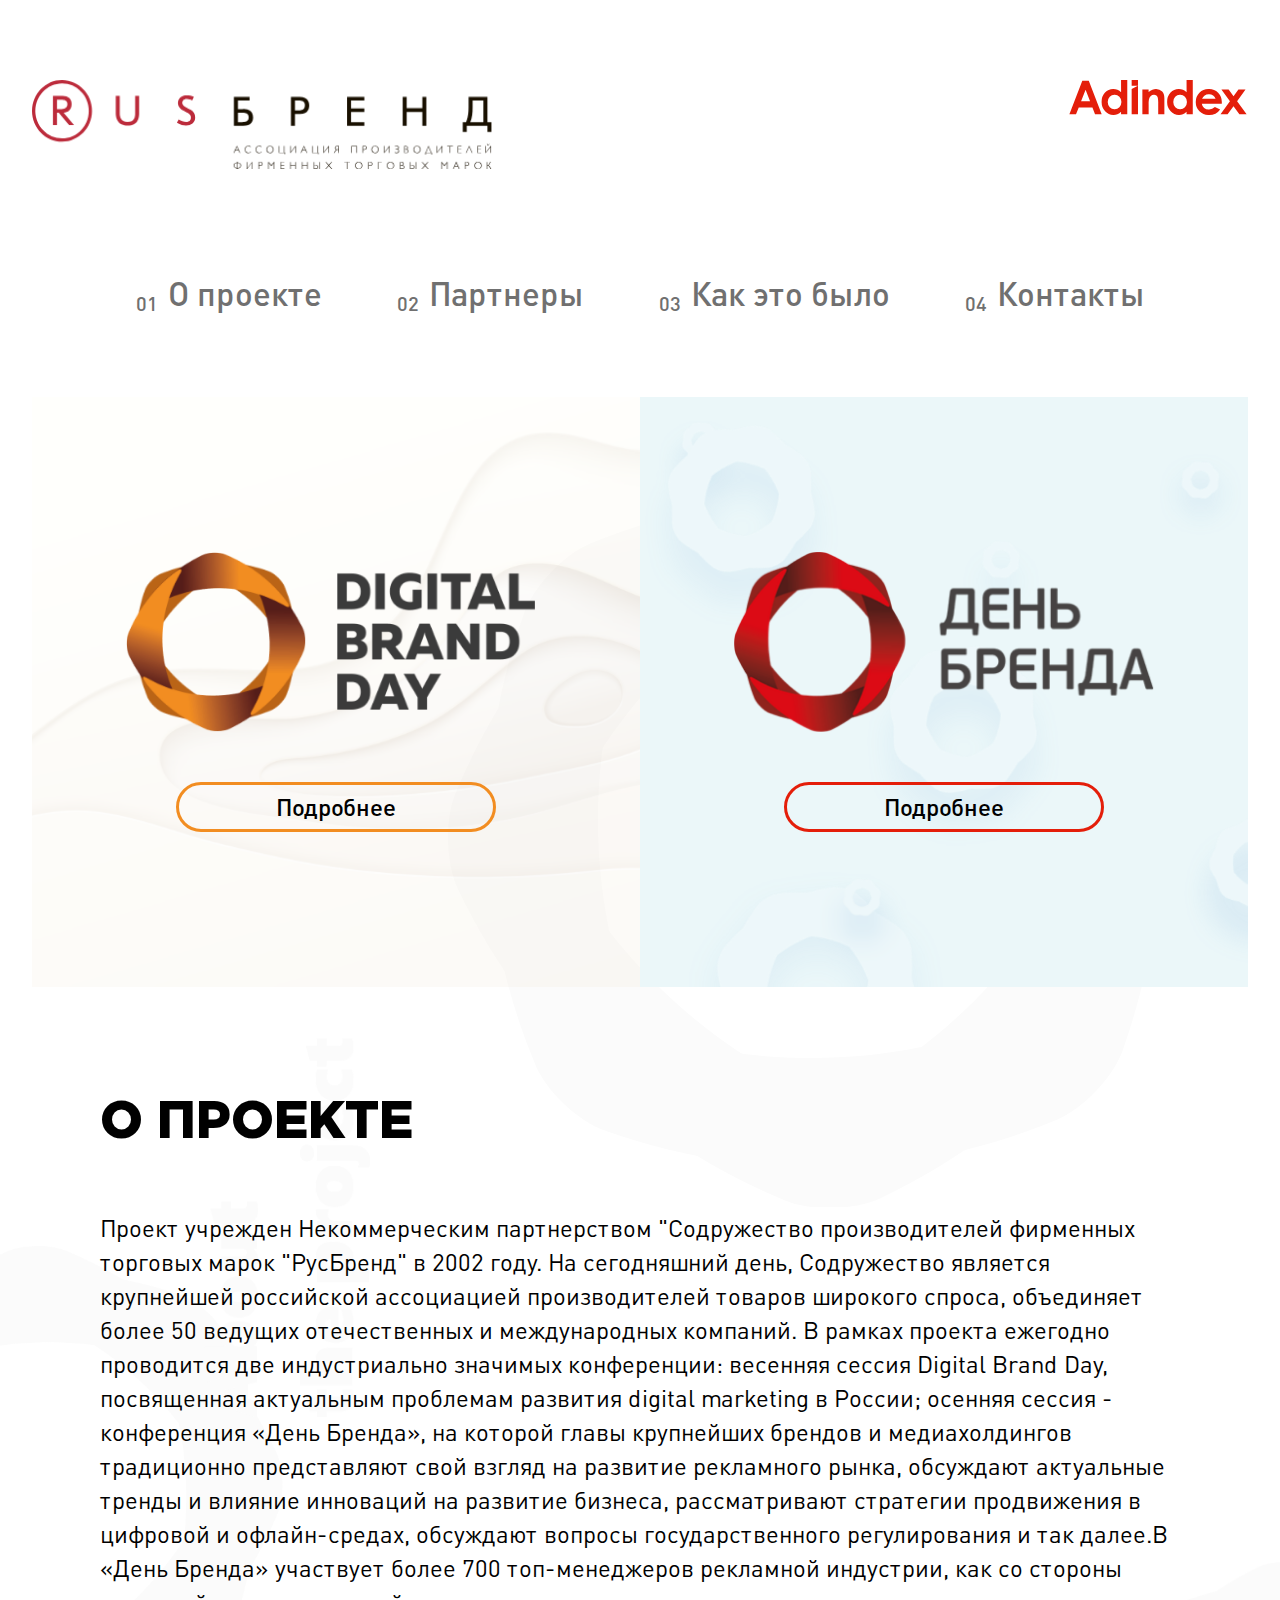
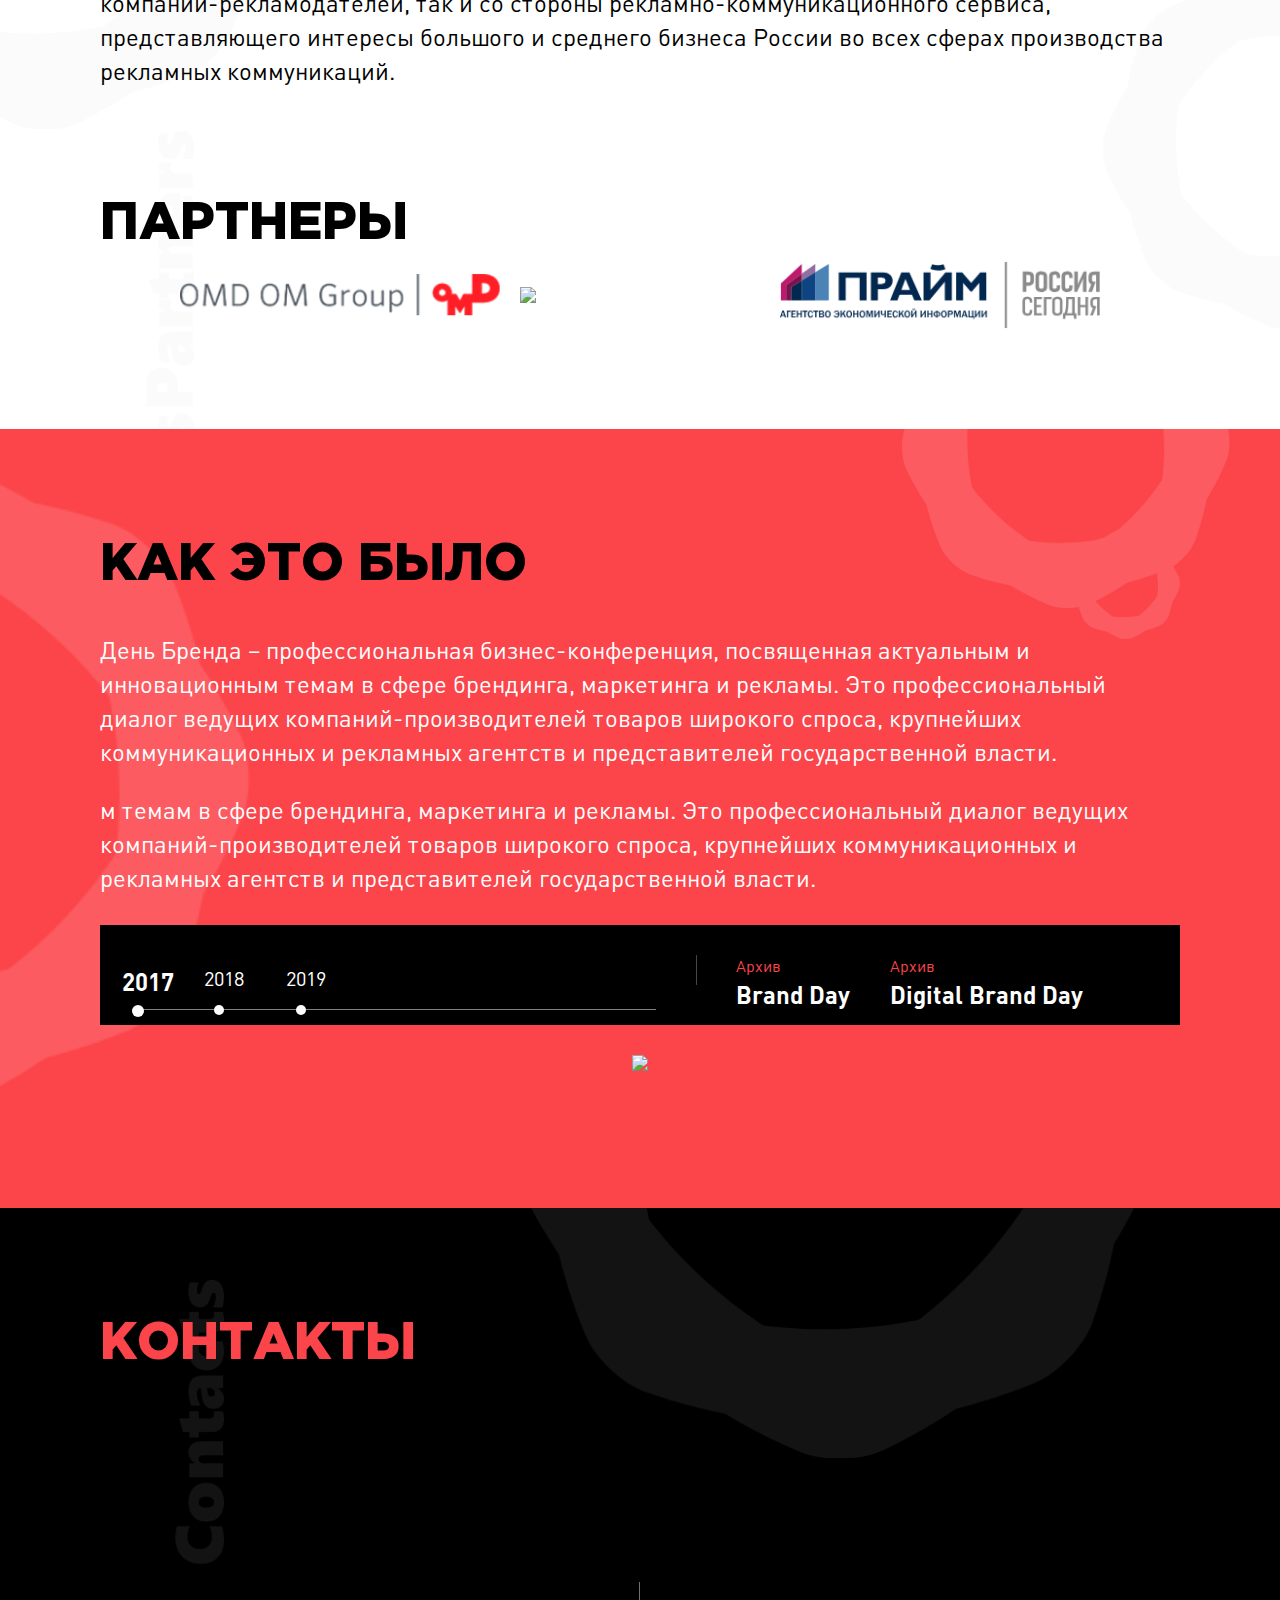
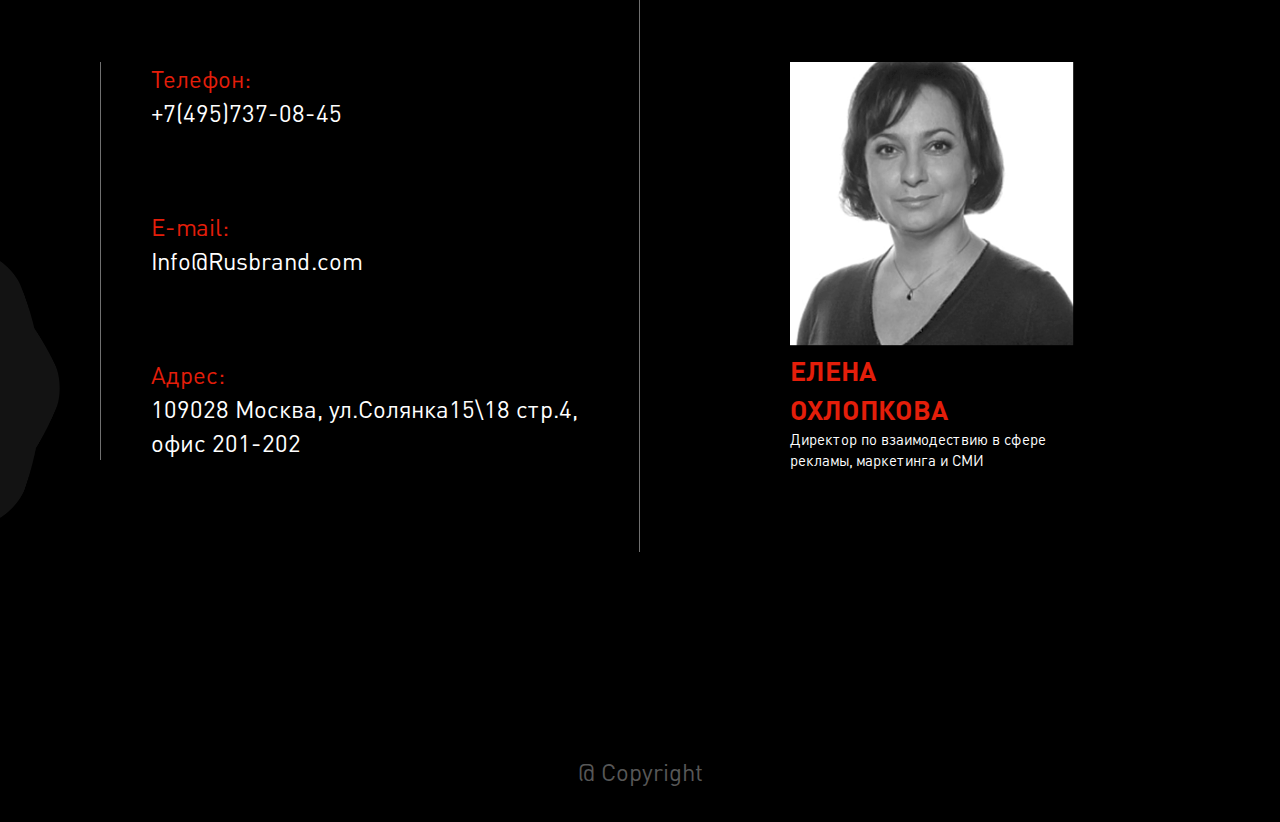
==== docs/index.html @ 6891c089 "finish work" ====
<!DOCTYPE html>
<html lang="en">
  <head>
    <meta charset="UTF-8">
    <meta name="viewport" content="width=device-width, initial-scale=1.0">
    <meta name="keywords" content="">
    <meta name="description" content="">
    <meta http-equiv="X-UA-Compatible" content="ie=edge">
    <link rel="stylesheet" href="./assets/styles/app.min.css">
    <script src="assets/scripts/bundle.js" defer></script>
  </head>
  <body>
    <div class="wrapper">
      <div class="maincontent">
        <header class="header">
          <div class="container container__header">
            <div class="block__logo"><a class="logo__link" href="http://www.rusbrand.com/" target="_blank"><img class="logo__img" src="assets/images/useBrend.png"></a></div>
            <div class="block__brand"><a class="brand__link" href="https://adindex.ru/" target="_blank">
                <svg class="block__brand--svg">
                  <use xlink:href="assets/sprite/sprite.svg#logo"></use>
                </svg></a></div>
          </div>
        </header>
        <section class="section section__first-screen" id="about">
          <div class="container">
            <div class="block__menu block__menu_margin-top">
              <nav class="header__menu">
                <ul class="header__menu--list">
                  <li class="header__menu--item"><a class="header__menu--link" href="#" data-id="about"><span class="header__menu--link-num">01</span>О проекте</a></li>
                  <li class="header__menu--item"><a class="header__menu--link" href="#" data-id="project"><span class="header__menu--link-num">02</span>Партнеры</a></li>
                  <li class="header__menu--item"><a class="header__menu--link" href="#" data-id="story"><span class="header__menu--link-num">03</span>Как это было</a></li>
                  <li class="header__menu--item"><a class="header__menu--link" href="#" data-id="contacts"><span class="header__menu--link-num">04</span>Контакты</a></li>
                </ul>
              </nav>
            </div>
            <div class="block__brand-day">
              <div class="brand-day__left">
                <div class="wrap-img"><img class="brand-day-img" src="assets/images/left_img.png"></div>
                <div class="brand-day__button"><a class="brand-day__button--link--left" href="https://brandday.ru/dbd2019/" target="_blank">Подробнее</a></div>
              </div>
              <div class="brand-day__right">
                <div class="wrap-img"><img class="brand-day-img" src="assets/images/right_img.png"></div>
                <div class="brand-day__button"><a class="brand-day__button--link--right" href="https://brandday.ru/bd2018/ " target="_blank">Подробнее</a></div>
              </div>
            </div>
          </div>
        </section>
        <section class="section section__project" id="project">
          <div class="container__project">
            <div class="block__project">
              <div class="block__title">
                <h2 class="h2__title">О проекте</h2>
              </div>
              <div class="project__description">
                <p>
                  Проект учрежден Некоммерческим партнерством "Содружество производителей фирменных торговых марок "РусБренд" в 2002 году. На сегодняшний день, Содружество является крупнейшей российской ассоциацией производителей товаров широкого спроса, объединяет более 50 ведущих отечественных и международных компаний. В рамках проекта ежегодно проводится две индустриально значимых конференции: весенняя сессия Digital Brand Day, посвященная актуальным проблемам развития digital marketing в России; осенняя сессия - конференция «День Бренда», на которой главы крупнейших брендов и медиахолдингов традиционно представляют свой взгляд на развитие рекламного рынка, обсуждают актуальные тренды и влияние инноваций на развитие бизнеса, рассматривают стратегии продвижения в цифровой и офлайн-средах, обсуждают вопросы государственного регулирования и так далее.В «День Бренда» участвует более 700 топ-менеджеров рекламной индустрии, как со стороны компаний-рекламодателей, так и со стороны рекламно-коммуникационного сервиса, представляющего интересы большого и среднего бизнеса России во всех сферах производства рекламных коммуникаций.</p>
              </div>
              <div class="block__title project--margin-top">
                <h2 class="h2__title">Партнеры</h2>
              </div>
              <div class="project__images">
                <div class="wrap__images item1"><img class="project-img" src="assets/images/omd.png"></div>
                <div class="wrap__images item2"><img class="project-img" src="assets/images/interfax.png"></div>
                <div class="wrap__images item3"><img class="project-img" src="assets/images/prime.png"></div>
              </div>
            </div>
          </div>
        </section>
        <section class="section section__story" id="story">
          <div class="container__story">
            <div class="block__story">
              <div class="block__title">
                <h2 class="h2__title">Как это было</h2>
              </div>
              <div class="story__description">
                <p>День Бренда – профессиональная бизнес-конференция, посвященная актуальным и инновационным темам в сфере брендинга, маркетинга и рекламы. Это профессиональный диалог ведущих компаний-производителей товаров широкого спроса, крупнейших коммуникационных и рекламных агентств и представителей государственной власти.</p>
                <p>  м темам в сфере брендинга, маркетинга и рекламы. Это профессиональный диалог ведущих компаний-производителей товаров широкого спроса, крупнейших коммуникационных и рекламных агентств и представителей государственной власти.</p>
              </div>
              <div class="slider">
                <div class="wrap_controls">
                  <div class="controls-left"></div>
                  <div class="controls-right">
                    <div class="controls-right--item">
                      <div class="right--item-archive">Архив</div><a class="right--item-link" href="https://brandday.ru/bd2018/ " target="_blank">Brand Day</a>
                    </div>
                    <div class="controls-right--item">
                      <div class="right--item-archive">Архив</div><a class="right--item-link" href="https://brandday.ru/dbd2019/" target="_blank">Digital Brand Day</a>
                    </div>
                  </div>
                </div>
                <ul class="slider__list">
                  <li class="slider__item one-slide">
                    <div class="wrap__slider-content"><a class="slider__link group" href="https://www.youtube.com/watch?v=hfCjM4ze1m8&amp;autoplay=0&amp;feature=youtu.be"><img class="slider__image" src="//img.youtube.com/vi/hfCjM4ze1m8/sddefault.jpg"></a></div>
                  </li>
                  <li class="slider__item two-slides">
                    <div class="wrap__slider-content"><a class="slider__link group" href="https://www.youtube.com/watch?v=hmGpmnf9cCEautoplay=0&amp;feature=youtu.be"><img class="slider__image" src="//img.youtube.com/vi/hmGpmnf9cCE/sddefault.jpg"></a><a class="slider__link group" href="https://www.youtube.com/watch?v=YAtKS4gA-Gsautoplay=0&amp;feature=youtu.be"><img class="slider__image" src="//img.youtube.com/vi/YAtKS4gA-Gs/sddefault.jpg"></a></div>
                  </li>
                  <li class="slider__item one-slide">
                    <div class="wrap__slider-content"><a class="slider__link group" href="https://www.youtube.com/watch?v=hfCjM4ze1m8autoplay=0&amp;feature=youtu.be"><img class="slider__image" src="//img.youtube.com/vi/hfCjM4ze1m8/sddefault.jpg"></a></div>
                  </li>
                </ul>
              </div>
            </div>
          </div>
        </section>
        <section class="section section__contancts" id="contacts">
          <div class="block__title">
            <h2 class="h2__title block__contacts--style-color">Контакты</h2>
          </div>
          <div class="block__contacts">
            <div class="contacts__left">
              <ul class="contacts__list">
                <li class="contacts__item">
                  <div class="contacts-key">Телефон:</div>
                  <div class="contacts-value">+7(495)737-08-45</div>
                </li>
                <li class="contacts__item">
                  <div class="contacts-key">E-mail:</div>
                  <div class="contacts-value">Info@Rusbrand.com</div>
                </li>
                <li class="contacts__item">
                  <div class="contacts-key">Адрес:</div>
                  <div class="contacts-value">109028 Москва, ул.Солянка15\18 стр.4, офис 201-202</div>
                </li>
              </ul>
            </div>
            <div class="contacts__right">
              <div class="contacts__pic"><img class="contacts__img" src="assets/images/ava.png"></div>
              <div class="contacts__descr">
                <div class="contacts__name"><span>Елена</span><span>Охлопкова</span></div>
                <div class="contacts__shrt-text">Директор по взаимодествию в сфере рекламы, маркетинга и СМИ</div>
              </div>
            </div>
          </div>
          <div class="contacts__map">
            <script type="text/javascript" charset="utf-8" async src="https://api-maps.yandex.ru/services/constructor/1.0/js/?um=constructor%3A4a88fc6702551935dba044fdd3a408de5677048a9adb41c6a183ab5161b29f44&amp;amp;width=100%&amp;amp;height=270&amp;amp;lang=ru_RU&amp;amp;scroll=true"></script>
          </div>
        </section>
        <footer class="footer">
          <div class="footer__shrt-text">@ Copyright</div>
        </footer>
        <div id="nav-icon2"><span></span><span></span><span></span><span></span><span></span><span></span>
        </div>
      </div>
    </div>
  </body>
</html>
---- docs/assets/styles/app.min.css ----
@charset 'UTF-8';.slick-dots li button:before,.slick-next:before,.slick-prev:before,body{-webkit-font-smoothing:antialiased;-moz-osx-font-smoothing:grayscale}*,::after,::before,legend{-webkit-box-sizing:border-box}.fancybox-thumbs__list,.slick-dots,li,ul{list-style:none}.slick-list:focus,a:focus{outline:0}button,hr,input{overflow:visible}progress,sub,sup{vertical-align:baseline}.wrapper,body{width:100%;position:relative}.wrapper,body,sub,sup{position:relative}@font-face{font-family:GothamProBoldI;src:url(./../font/GothamPro/GothamPro-BoldItalic.woff) format('woff');font-weight:700;font-style:italic}@font-face{font-family:GothamProIt;src:url(../fonts/GothamPro/GothamPro-Italic.woff) format('woff');font-weight:400;font-style:italic}@font-face{font-family:GothamProM;src:url(../fonts/GothamPro/GothamPro-Medium.woff) format('woff');font-weight:500;font-style:normal}@font-face{font-family:GothamProBlackItalic;src:url(../fonts/GothamPro/GothamPro-BlackItalic.woff) format('woff');font-weight:900;font-style:italic}@font-face{font-family:GothamProB;src:url(../fonts/GothamPro/GothamPro-Bold.woff) format('woff');font-weight:700;font-style:normal}@font-face{font-family:GothamProNarrowB;src:url(../fonts/GothamPro/GothamProNarrow-Bold.woff) format('woff');font-weight:700;font-style:normal}@font-face{font-family:GothamProNarrowM;src:url(../fonts/GothamPro/GothamProNarrow-Medium.woff) format('woff');font-weight:500;font-style:normal}@font-face{font-family:GothamProLightItalic;src:url(../fonts/GothamPro/GothamPro-LightItalic.woff) format('woff');font-weight:300;font-style:italic}@font-face{font-family:GothamProLight;src:url(../fonts/GothamPro/GothamPro-Light.woff) format('woff');font-weight:300;font-style:normal}@font-face{font-family:GothamProBlack;src:url(../fonts/GothamPro/GothamPro-Black.woff) format('woff');font-weight:900;font-style:normal}@font-face{font-family:GothamPro;src:url(../fonts/GothamPro/GothamPro.woff) format('woff');font-weight:400;font-style:normal}@font-face{font-family:GothamProMediumItalic;src:url(../fonts/GothamPro/GothamPro-MediumItalic.woff) format('woff');font-weight:500;font-style:italic}@font-face{font-family:GothamProMediumItalic;src:url(../fonts/GothamPro/GothamPro-MediumItalic.woff) format('woff');font-weight:500;font-style:italic}@font-face{font-family:gotham;src:url(../fonts/gotham/gotham.woff2) format('woff2'),url(../fonts/gotham/gotham.woff) format('woff');font-weight:400;font-style:normal}@font-face{font-family:gothamBold;src:url(../font/sgotham/gotham-bold.woff2) format('woff2'),url(../fonts/gotham/gotham-bold.woff) format('woff');font-weight:400;font-style:normal}@font-face{font-family:DINPro;src:url(../fonts/DIN/DINPro.woff2) format('woff2'),url(../fonts/DIN/gotham/DINPro.woff) format('woff');font-weight:400;font-style:normal}@font-face{font-family:DINProBlack;src:url(../fonts/DIN/DINPro-Black.woff2) format('woff2'),url(../fonts/DIN/DINPro-Black.woff) format('woff');font-weight:400;font-style:normal}@font-face{font-family:DINProB;src:url(../fonts/DIN/DINPro-Bold.woff2) format('woff2'),url(../fonts/DIN/DINPro-Bold.woff) format('woff');font-weight:400;font-style:normal}@font-face{font-family:DINProM;src:url(../fonts/DIN/DINPro-Medium.woff2) format('woff2'),url(../fonts/DIN/DINPro-Medium.woff) format('woff');font-weight:400;font-style:normal}@media screen and (max-width:1200px){html{font-style:16px}}@media screen and (max-width:992px){html{font-style:15px}}@media screen and (max-width:768px){html{font-style:14px}}body{margin:0;padding:0;font-size:16px;font-family:Arial,Helvetica,sans-serif;line-height:1.42;color:dark}h1,h2,h3{margin:0;padding:0;font-weight:400}*,::after,::before{box-sizing:border-box}body,html{height:100%}ul{margin:0;padding:0}hr{-webkit-box-sizing:content-box;box-sizing:content-box;height:0}code,kbd,pre,samp{font-family:monospace,monospace;font-size:1em}a{background-color:transparent;cursor:pointer;text-decoration:none}abbr[title]{border-bottom:none;-webkit-text-decoration:underline dotted;text-decoration:underline dotted}b,strong{font-weight:bolder}small{font-size:80%}sub,sup{font-size:75%;line-height:0}sub{bottom:-.25em}sup{top:-.5em}img{border-style:none}button,input,optgroup,select,textarea{font-family:inherit;font-size:100%;line-height:1.15;margin:0}button,select{text-transform:none}[type=button],[type=reset],[type=submit],button{-webkit-appearance:button}[type=button]::-moz-focus-inner,[type=reset]::-moz-focus-inner,[type=submit]::-moz-focus-inner,button::-moz-focus-inner{border-style:none;padding:0}[type=button]:-moz-focusring,[type=reset]:-moz-focusring,[type=submit]:-moz-focusring,button:-moz-focusring{outline:ButtonText dotted 1px}fieldset{padding:.35em .75em .625em}legend{box-sizing:border-box;color:inherit;display:table;max-width:100%;padding:0;white-space:normal}textarea{overflow:auto}[type=checkbox],[type=radio]{-webkit-box-sizing:border-box;box-sizing:border-box;padding:0}[type=number]::-webkit-inner-spin-button,[type=number]::-webkit-outer-spin-button{height:auto}[type=search]{-webkit-appearance:textfield;outline-offset:-2px}[type=search]::-webkit-search-decoration{-webkit-appearance:none}details{display:block}summary{display:list-item}[hidden],template{display:none}.wrapper{min-height:600px;height:100%}.maincontent{height:100%;position:relative}.section,.section__first-screen{width:100%;height:auto;position:relative}.container{margin:0 auto;max-width:1920px;padding-left:32px;padding-right:32px}@media screen and (max-width:1400px){.container{max-width:1400px;width:100%}}@media screen and (max-width:1200px){.container{max-width:1200px;width:100%}}@media screen and (max-width:992px){.container{max-width:992px;width:100%}}@media screen and (max-width:768px){.container{max-width:768px;width:100%}}@media screen and (max-width:480px){html{font-style:13px}.container{max-width:480px;width:100%;padding-left:16px;padding-right:16px}}.section__first-screen:after{content:'';display:block;position:absolute;z-index:-10;bottom:-220px;left:35%;width:753px;height:753px;background-image:url(../images/bckg_1.png)}@media screen and (max-width:1200px){.section__first-screen:after{display:none}}.container__project{position:relative;overflow:hidden}.container__project:after{content:'';display:block;position:absolute;z-index:-10;top:50px;left:180px;width:190px;height:380px;background-image:url(../images/about.png);-webkit-background-size:100% 100%;background-size:100%}.block__project:after,.container__project:before{-webkit-background-size:100% 100%;content:''}.container__project:before{display:block;position:absolute;z-index:-10;bottom:0;left:120px;width:90px;height:300px;background-image:url(../images/partners.png);background-size:100%}.block__project:after,.block__project:before{z-index:-10;background-image:url(../images/bckg_1.png);position:absolute}@media screen and (max-width:768px){.container__project:before{display:none}}.block__project{padding:150px 160px}.block__project:after{display:block;bottom:100px;right:-190px;width:367px;height:367px;background-size:100%}@media screen and (max-width:480px){.block__project:after{display:none}}.block__project:before{content:'';display:block;bottom:300px;left:-200px;width:483px;height:483px;-webkit-background-size:100% 100%;background-size:100%}.block__story:after,.block__story:before,.container__story:after{background-image:url(../images/bg_pink.png)}@media screen and (max-width:768px){.block__project:before{display:none}}.project__images,.wrap_controls{display:-webkit-box;display:-webkit-flex;display:-ms-flexbox}.h2__title{position:relative;z-index:10;font-family:GothamProBlack;font-size:72px;text-transform:uppercase}.project__description p,.right--item-archive,.story__description p{font-family:DINPro}@media screen and (max-width:1400px){.block__project{padding:100px}.h2__title{font-size:52px}}@media screen and (max-width:992px){.block__project{padding:40px 20px}.h2__title{font-size:42px}}@media screen and (max-width:480px){.h2__title{font-size:32px}}.project__description{width:770px;margin:160px auto}.project__description p{color:#000;font-size:24px}@media screen and (max-width:1400px){.project__description{width:100%;margin:50px auto}}@media screen and (max-width:992px){.project__description{margin:30px auto;font-size:20px}.project__description p{font-size:24px}}.project__images{display:flex;-webkit-box-pack:center;-webkit-justify-content:center;-ms-flex-pack:center;justify-content:center;-webkit-box-align:center;-webkit-align-items:center;-ms-flex-align:center;align-items:center}@media screen and (max-width:1400px){.project__images height 60px{margin:50px}}@media screen and (max-width:992px){.project__images{margin:30px}}.wrap__images{margin-right:20px}.wrap__images:last-child{margin-right:0}@media screen and (max-width:768px){.block__project{padding:40px 16px}.project__description p{font-size:18px}.project__images{display:block}.wrap__images{margin-bottom:20px}.wrap__images:last-child{margin-bottom:0}}.project--margin-top{margin-top:160px}.item1,.item3{width:320px}@media screen and (max-width:480px){.item1,.item3{width:240px}}.item2{width:240px}.project-img{display:block;max-width:100%}.container__story{position:relative;overflow:hidden}.container__story:after{content:'';display:block;position:absolute;top:100px;right:100px;width:110px;height:110px;background-repeat:no-repeat;-webkit-background-size:100% 100%;background-size:100%;z-index:5}@media screen and (max-width:480px){.container__story:after{display:none}}.block__story:after,.block__story:before,.container__story:before{content:'';display:block;position:absolute;z-index:5;background-repeat:no-repeat}.container__story:before{top:100px;left:150px;width:90px;height:390px;background-image:url(../images/text.png);-webkit-background-size:100% 100%;background-size:100%}.block__story{padding:150px 160px;background-color:#fb454b}.block__story:after{bottom:600px;right:50px;width:328px;height:328px;-webkit-background-size:100% 100%;background-size:100%}@media screen and (max-width:480px){.block__story:after{display:none}}.block__story:before{bottom:100px;left:-400px;width:650px;height:650px;-webkit-background-size:100% 100%;background-size:100%}@media screen and (max-width:1400px){.project--margin-top{margin-top:100px}.container__story:before{display:none}.block__story{padding:100px}}@media screen and (max-width:992px){.project--margin-top{margin-top:40px}.block__story{padding:40px 20px}}.story__description{position:relative;z-index:10;width:770px;margin:60px auto}.story__description p{color:#fff;font-size:24px}@media screen and (max-width:1400px){.story__description{width:100%;margin:30px auto}}@media screen and (max-width:992px){.story__description{margin:20px auto;font-size:20px}.story__description p{font-size:24px}}@media screen and (max-width:768px){.block__story{padding:40px 16px}.story__description p{font-size:18px}}.slider{position:relative;z-index:20;width:100%}.wrap_controls{height:100px;position:relative;background-color:#000;padding-left:32px;display:flex}.controls-right,.wrap__slider-content{display:-webkit-box;display:-webkit-flex;display:-ms-flexbox}@media screen and (max-width:768px){.wrap_controls{-webkit-flex-wrap:wrap;-ms-flex-wrap:wrap;flex-wrap:wrap;height:auto;padding-left:16px}}.controls-left,.controls-right{position:relative;width:50%;height:100%}.controls-right{display:flex;padding:30px 0 0 80px;position:relative}.controls-right:after,.section__contancts:before{content:'';position:absolute}@media screen and (max-width:1200px){.controls-right{padding:30px 0 0 40px}}@media screen and (max-width:768px){.controls-left,.controls-right{width:100%}.controls-left{-webkit-box-ordinal-group:3;-webkit-order:2;-ms-flex-order:2;order:2;margin-top:30px}.controls-right{-webkit-box-ordinal-group:2;-webkit-order:1;-ms-flex-order:1;order:1;padding:10px 16px 0 0;-webkit-box-pack:end;-webkit-justify-content:flex-end;-ms-flex-pack:end;justify-content:flex-end}}.controls-right:after{display:block;top:30px;left:40px;width:1px;height:30px;background-color:#454545}@media screen and (max-width:768px){.controls-right:after{display:none}}.controls-right--item{margin-left:40px}.controls-right--item:first-child{margin-left:0}.right--item-archive{color:#fb454b;font-size:16px}@media screen and (max-width:1200px){.controls-right:after{left:20px}.controls-right--item{margin-left:20px}.right--item-archive{font-size:14px}}.right--item-link{font-family:DINProB;color:#fff;font-size:24px}.contacts-key,.contacts-value{font-family:DINPro}.slider__list{margin-top:30px}.wrap__slider-content{display:flex;-webkit-box-pack:center;-webkit-justify-content:center;-ms-flex-pack:center;justify-content:center;width:100%;height:100}.slider__link{display:-webkit-box;display:-webkit-flex;display:-ms-flexbox;display:flex;-webkit-box-pack:center;-webkit-justify-content:center;-ms-flex-pack:center;justify-content:center}.slider__image{display:block;max-width:100%}@media screen and (max-width:600px){.one-slide{height:400px}}@media screen and (max-width:480px){.one-slide{height:300px}}@media screen and (max-width:320px){.container{min-width:320px}.one-slide{height:250px}}@media screen and (max-width:600px){.one-slide .slider__link{height:400px}}@media screen and (max-width:480px){.one-slide .slider__link{height:300px}}@media screen and (max-width:320px){.one-slide .slider__link{height:250px}}.two-slides{width:100%}@media screen and (max-width:1200px){.right--item-link{font-size:18px}.two-slides{height:350px}}@media screen and (max-width:768px){.two-slides{height:430px}.two-slides .wrap__slider-content{display:block}}@media screen and (max-width:600px){.two-slides{height:400px}}@media screen and (max-width:480px){.two-slides{height:350px}}@media screen and (max-width:375px){.two-slides{height:300px}}@media screen and (max-width:320px){.two-slides{height:250px}}.two-slides .slider__link{width:49%;margin-right:2%}.two-slides .slider__link:last-child{margin-right:0}@media screen and (max-width:1200px){.two-slides .slider__link{height:350px}}@media screen and (max-width:768px){.two-slides .slider__link{width:100%;margin-right:0;height:350px;height:auto;margin-top:10px}.two-slides .slider__link:first-child{margin-top:0}}@media screen and (max-width:600px){.two-slides .slider__link{height:400px}}@media screen and (max-width:480px){.two-slides .slider__link{height:350px}}@media screen and (max-width:375px){.two-slides .slider__link{height:300px}}@media screen and (max-width:320px){.two-slides .slider__link{height:250px}}.section__contancts{padding:150px 160px 80px;background-color:#000;position:relative;overflow:hidden}.section__contancts:before{display:block;top:70px;left:150px;width:90px;height:300px;background-image:url(../images/contacts.png);background-repeat:no-repeat;-webkit-background-size:100% 100%;background-size:100%;z-index:10;opacity:.5}.block__contacts:after,.section__contancts:after{background-image:url(../images/cont-circk.png);z-index:5;opacity:.5;position:absolute;content:''}@media screen and (max-width:768px){.section__contancts:before{display:none}}.section__contancts:after{display:block;top:-400px;right:120px;width:650px;height:650px;background-repeat:no-repeat;-webkit-background-size:100% 100%;background-size:100%}@media screen and (max-width:1400px){.section__contancts{padding:100px 100px 80px}}@media screen and (max-width:992px){.section__contancts{padding:40px 20px}}@media screen and (max-width:768px){.section__contancts:after{display:none}.section__contancts{padding:40px 16px}}.block__contacts--style-color{color:#fb454b}.block__contacts{display:-webkit-box;display:-webkit-flex;display:-ms-flexbox;display:flex;-webkit-box-pack:center;-webkit-justify-content:center;-ms-flex-pack:center;justify-content:center;margin-top:280px}@media screen and (max-width:1400px){.block__contacts{margin-top:200px}}@media screen and (max-width:1200px){.block__contacts{margin-top:120px}}.block__contacts:after{display:block;top:55%;left:-280px;width:340px;height:340px;background-repeat:no-repeat;-webkit-background-size:100% 100%;background-size:100%}.block__menu,.contacts__map,.header__menu,.header__menu--link-num{position:relative}.contacts__left{width:40%;border-right:1px solid #707070;padding:80px 0}@media screen and (max-width:1440px){.contacts__left{width:50%}}@media screen and (max-width:992px){.block__contacts{margin-top:80px}.contacts__left{border-right:none}}@media screen and (max-width:768px){.block__contacts{margin-top:50px;-webkit-box-orient:vertical;-webkit-box-direction:normal;-webkit-flex-direction:column;-ms-flex-direction:column;flex-direction:column;-webkit-box-align:center;-webkit-align-items:center;-ms-flex-align:center;align-items:center}.contacts__left{padding:0;width:80%;-webkit-box-ordinal-group:3;-webkit-order:2;-ms-flex-order:2;order:2;margin-top:30px}}.contacts__list{border-left:1px solid #707070;padding:0 50px}@media screen and (max-width:1200px){.contacts__list{padding:0 10px 0 30px}}.contacts__item{margin-top:80px}.contacts__item:first-child{margin-top:0}.contacts-key{color:#e41e0a;font-size:24px}@media screen and (max-width:768px){.contacts__list{padding:0}.contacts__item{margin-top:20px}.contacts-key{font-size:18px}}.contacts-value{color:#fff;font-size:24px}.contacts__right{width:60%;padding:80px 300px}@media screen and (max-width:1440px){.contacts__right{width:50%;padding:80px 150px}}@media screen and (max-width:1024px){.contacts__right{padding:80px 50px}}@media screen and (max-width:768px){.contacts-value{font-size:18px}.contacts__right{padding:0;width:80%;-webkit-box-ordinal-group:2;-webkit-order:1;-ms-flex-order:1;order:1}.contacts__name{margin-top:20px}}@media screen and (max-width:480px){.contacts__pic{display:-webkit-box;display:-webkit-flex;display:-ms-flexbox;display:flex;-webkit-box-pack:center;-webkit-justify-content:center;-ms-flex-pack:center;justify-content:center;-webkit-box-align:center;-webkit-align-items:center;-ms-flex-align:center;align-items:center}}.contacts__name span{display:block;text-transform:uppercase;font-family:DINProB;font-size:27px;color:#e41e0a}@media screen and (max-width:768px){.contacts__name span{font-size:23px;display:inline}.contacts__name span:last-child{margin-left:10px}}.block__menu_margin-top,.container__header{display:-webkit-box;display:-webkit-flex;display:-ms-flexbox}.contacts__shrt-text{font-family:DINPro;color:#fff;font-size:15px;width:285px}@media screen and (max-width:768px){.contacts__shrt-text{width:100%}}.contacts__map{z-index:10;margin-top:90px}.container__header{padding-top:80px;display:flex;-webkit-box-pack:justify;-webkit-justify-content:space-between;-ms-flex-pack:justify;justify-content:space-between}.block__logo{width:460px;height:90px}@media screen and (max-width:768px){.block__logo{width:400px;height:70px}}@media screen and (max-width:480px){.block__logo{width:310px;height:50px}}.logo__img,.logo__link{display:block;max-width:100%;height:100%}@media screen and (max-width:992px){.contacts__list{border-left:none}.container__header{-webkit-box-orient:vertical;-webkit-box-direction:normal;-webkit-flex-direction:column;-ms-flex-direction:column;flex-direction:column;-webkit-box-align:center;-webkit-align-items:center;-ms-flex-align:center;align-items:center;-webkit-box-pack:center;-webkit-justify-content:center;-ms-flex-pack:center;justify-content:center}.block__brand{margin-top:40px}}.block__brand--svg{fill:#e41e0a;width:180px;height:35px}@media screen and (max-width:768px){.block__brand--svg{width:150px;height:30px}}@media screen and (max-width:480px){.block__brand--svg{width:130px;height:25px}}.block__menu_margin-top{margin-top:100px;display:flex;-webkit-box-pack:center;-webkit-justify-content:center;-ms-flex-pack:center;justify-content:center}.header__menu--list{display:-webkit-box;display:-webkit-flex;display:-ms-flexbox;display:flex;-webkit-box-pack:center;-webkit-justify-content:center;-ms-flex-pack:center;justify-content:center}.header__menu--item{margin-right:140px}.header__menu--item:last-child{margin-right:0}@media screen and (max-width:1400px){.header__menu--item{margin-right:75px}}.header__menu--link{font-family:DINProM;font-size:33px;color:#707070;-webkit-transition:color ease .2s;-o-transition:color ease .2s;transition:color ease .2s}.header__menu--link:hover{color:#e41e0a}@media screen and (max-width:1200px){.header__menu--item{margin-right:40px}.header__menu--link{font-size:28px}}@media screen and (max-width:992px){.block__menu_margin-top{margin-top:0}.header__menu--item{margin-right:0;margin-top:20px}.header__menu--item:first-child{margin-top:0}.header__menu--link{font-size:28px;color:#f6f6f6}.block__menu{display:none}}.header__menu--link-num{font-size:20px;margin-right:10px;bottom:-5px}.block__menu--active{display:block;position:fixed;top:0;left:0;right:0;bottom:0;z-index:50}@media screen and (max-width:992px){.block__menu--active{display:block;background:#ff920a;background:-webkit-linear-gradient(left,#ff920a 3%,#ffaf4b 82%);background:-webkit-gradient(linear,left top,right top,color-stop(3%,#ff920a),color-stop(82%,#ffaf4b));background:-o-linear-gradient(left,#ff920a 3%,#ffaf4b 82%);background:linear-gradient(to right,#ff920a 3%,#ffaf4b 82%)}.block__menu--active .header__menu{position:absolute;top:260px;left:10%;-webkit-transform:translateY(-50%);-ms-transform:translateY(-50%);transform:translateY(-50%)}.block__menu--active .header__menu--list{display:block}}.block__brand-day{display:-webkit-box;display:-webkit-flex;display:-ms-flexbox;display:flex;margin-top:80px}@media screen and (max-width:1200px){.block__brand-day{display:block}}.brand-day__left,.brand-day__right{width:50%;height:590px;display:-webkit-box;display:-webkit-flex;display:-ms-flexbox;display:flex;-webkit-box-orient:vertical;-webkit-box-direction:normal;-webkit-flex-direction:column;-ms-flex-direction:column;flex-direction:column;-webkit-box-pack:center;-webkit-justify-content:center;-ms-flex-pack:center;justify-content:center;-webkit-box-align:center;-webkit-align-items:center;-ms-flex-align:center;align-items:center}@media screen and (max-width:1200px){.brand-day__left,.brand-day__right{width:100%;height:390px}}.brand-day__left{background-image:url(../images/left_bckg.png);-webkit-background-size:cover;background-size:cover;background-repeat:no-repeat}.brand-day__right{background-image:url(../images/bg-contacts.png);background-color:#ebf7f9;-webkit-background-size:cover;background-size:cover;background-repeat:no-repeat}.wrap-img{width:420px;height:180px}@media screen and (max-width:1200px){.wrap-img{width:350px;height:130px}}@media screen and (max-width:480px){.wrap-img{width:100%}}.brand-day-img{display:inline-block;max-width:100%;height:100%}.brand-day__button{width:320px;height:50px;margin-top:50px;position:relative;z-index:10}@media screen and (max-width:1200px){.brand-day__button{width:350px}}@media screen and (max-width:480px){.brand-day__button{width:90%;height:45px}}.brand-day__button--link--left,.brand-day__button--link--right{display:-webkit-box;display:-webkit-flex;display:-ms-flexbox;display:flex;-webkit-box-pack:center;-webkit-justify-content:center;-ms-flex-pack:center;justify-content:center;-webkit-box-align:center;-webkit-align-items:center;-ms-flex-align:center;align-items:center;width:100%;height:100%;-webkit-border-radius:50px;border-radius:50px;font-family:DINProM;font-size:24px;color:#000;-webkit-transition:all ease .2s;-o-transition:all ease .2s;transition:all ease .2s;background-color:transparent}@media screen and (max-width:480px){.brand-day__button--link--left,.brand-day__button--link--right{font-size:22px}}.brand-day__button--link--right{border:3px solid #e41e0a}.brand-day__button--link--right:hover{background-color:#e41e0a;color:#fff}.brand-day__button--link--left{border:3px solid #f28d21}.brand-day__button--link--left:hover{background-color:#f28d21;color:#fff}.footer{width:100%;height:100px;display:-webkit-box;display:-webkit-flex;display:-ms-flexbox;display:flex;-webkit-box-pack:center;-webkit-justify-content:center;-ms-flex-pack:center;justify-content:center;-webkit-box-align:center;-webkit-align-items:center;-ms-flex-align:center;align-items:center;background-color:#000}.footer__shrt-text{font-family:DINPro;color:#575757;font-size:24px}#nav-icon2{width:40px;height:45px;position:absolute;top:32px;right:32px;-webkit-transform:rotate(0);-ms-transform:rotate(0);transform:rotate(0);-webkit-transition:.5s ease-in-out;-o-transition:.5s ease-in-out;transition:.5s ease-in-out;cursor:pointer;display:none}@media screen and (max-width:992px){#nav-icon2{display:block}}#nav-icon2 span{display:block;position:absolute;height:5px;width:50%;background:#f28d21;opacity:1;-webkit-transform:rotate(0);-ms-transform:rotate(0);transform:rotate(0);-webkit-transition:.25s ease-in-out;-o-transition:.25s ease-in-out;transition:.25s ease-in-out}#nav-icon2.open{position:fixed;cursor:pointer;z-index:100}#nav-icon2.open span{background:#fff}#nav-icon2 span:nth-child(even){left:50%;-webkit-border-radius:0 9px 9px 0;border-radius:0 9px 9px 0}#nav-icon2 span:nth-child(odd){left:0;-webkit-border-radius:9px 0 0 9px;border-radius:9px 0 0 9px}#nav-icon2 span:nth-child(1),#nav-icon2 span:nth-child(2){top:0}#nav-icon2 span:nth-child(3),#nav-icon2 span:nth-child(4){top:9px}#nav-icon2 span:nth-child(5),#nav-icon2 span:nth-child(6){top:18px}#nav-icon2.open span:nth-child(1),#nav-icon2.open span:nth-child(6){-webkit-transform:rotate(45deg);-ms-transform:rotate(45deg);transform:rotate(45deg)}#nav-icon2.open span:nth-child(2),#nav-icon2.open span:nth-child(5){-webkit-transform:rotate(-45deg);-ms-transform:rotate(-45deg);transform:rotate(-45deg)}#nav-icon2.open span:nth-child(1){left:3px;top:5px}#nav-icon2.open span:nth-child(2){left:-webkit-calc(50% - 3px);left:calc(50% - 3px);top:5px}#nav-icon2.open span:nth-child(3){left:-50%;opacity:0}#nav-icon2.open span:nth-child(4){left:100%;opacity:0}.slick-dots li button:focus:before,.slick-dots li button:hover:before,.slick-next:focus:before,.slick-next:hover:before,.slick-prev:focus:before,.slick-prev:hover:before{opacity:1}#nav-icon2.open span:nth-child(5){left:3px;top:19px}#nav-icon2.open span:nth-child(6){left:-webkit-calc(50% - 3px);left:calc(50% - 3px);top:19px}.slick-slider{position:relative;display:block;-webkit-box-sizing:border-box;box-sizing:border-box;-webkit-user-select:none;-moz-user-select:none;-ms-user-select:none;user-select:none;-webkit-touch-callout:none;-khtml-user-select:none;-ms-touch-action:pan-y;touch-action:pan-y;-webkit-tap-highlight-color:transparent}.slick-list{position:relative;display:block;overflow:hidden;margin:0;padding:0}.slick-list.dragging{cursor:pointer;cursor:hand}.slick-slider .slick-list,.slick-slider .slick-track{-webkit-transform:translate3d(0,0,0);-ms-transform:translate3d(0,0,0);transform:translate3d(0,0,0)}.slick-track{position:relative;top:0;left:0;display:block;margin-left:auto;margin-right:auto}.slick-track:after,.slick-track:before{display:table;content:''}.slick-track:after{clear:both}.slick-loading .slick-track{visibility:hidden}.slick-slide{display:none;float:left;height:100%;min-height:1px}[dir=rtl] .slick-slide{float:right}.slick-slide img{display:block}.slick-slide.slick-loading img{display:none}.slick-slide.dragging img{pointer-events:none}.slick-initialized .slick-slide{display:block}.slick-loading .slick-slide{visibility:hidden}.slick-vertical .slick-slide{display:block;height:auto;border:1px solid transparent}.slick-arrow.slick-hidden{display:none}.slick-loading .slick-list{background:url(../images/ajax-loader.gif) center center no-repeat #fff}.slick-next,.slick-next:focus,.slick-next:hover,.slick-prev,.slick-prev:focus,.slick-prev:hover{background:0 0;color:transparent;outline:0}@font-face{font-family:slick;font-weight:400;font-style:normal;src:url(../fonts/slick.eot);src:url(../fonts/slick.eot?#iefix) format('embedded-opentype'),url(../fonts/slick.woff) format('woff'),url(../fonts/slick.ttf) format('truetype'),url(../fonts/slick.svg#slick) format('svg')}.slick-next,.slick-prev{font-size:0;line-height:0;position:absolute;top:50%;width:20px;height:20px;padding:0;-webkit-transform:translate(0,-50%);-ms-transform:translate(0,-50%);transform:translate(0,-50%);cursor:pointer;border:none;display:none}.slick-next.slick-disabled:before,.slick-prev.slick-disabled:before{opacity:.25}.slick-next:before,.slick-prev:before{font-family:slick;font-size:20px;line-height:1;opacity:.75;color:#fff;display:none}.slick-prev{left:-25px}[dir=rtl] .slick-prev{right:-25px;left:auto}.slick-prev:before{content:'←'}.slick-next:before,[dir=rtl] .slick-prev:before{content:'→'}.slick-next{right:-25px}[dir=rtl] .slick-next{right:auto;left:-25px}[dir=rtl] .slick-next:before{content:'←'}.fancybox-slide::before,.fancybox-thumbs__list a::before,.slick-dots li button:before,.slick-dots:after{content:''}.slick-dotted.slick-slider{margin-bottom:30px}.slick-dots{position:absolute;width:100%;padding:0;margin:0;bottom:10px;display:-webkit-box;display:-webkit-flex;display:-ms-flexbox;display:flex;-webkit-box-align:center;-webkit-align-items:center;-ms-flex-align:center;align-items:center}@media screen and (max-width:768px){.slick-dots{position:relative;margin-top:30px}}.slick-dots:after{display:block;width:100%;bottom:50%;height:1px;background-color:grey;position:absolute;z-index:0}.slick-dots li{position:relative;display:inline-block;padding:0;cursor:pointer;margin-right:70px;z-index:10}.slick-active .year,.year{position:absolute;top:-40px;left:-10px}.slick-dots li button{font-size:0;line-height:0;display:block;width:10px;height:10px;cursor:pointer;color:transparent;border:0;outline:0;background:0 0}.slick-dots li button:focus,.slick-dots li button:hover{outline:0}.slick-dots li button:before{font-family:slick;font-size:6px;line-height:20px;position:absolute;top:0;left:0;width:10px;height:10px;text-align:center;background-color:#fff;-webkit-border-radius:50%;border-radius:50%}.year{font-family:DINPro;color:#fff;font-size:20px;-webkit-transition:all ease .2s;-o-transition:all ease .2s;transition:all ease .2s}.slick-dots li.slick-active button:before{background-color:#fff;width:12px;height:12px}.slick-active .year{font-family:DINProB;color:#fff;font-size:24px}body.compensate-for-scrollbar{overflow:hidden}.fancybox-active{height:auto}.fancybox-is-hidden{left:-9999px;margin:0;position:absolute!important;top:-9999px;visibility:hidden}.fancybox-container{-webkit-backface-visibility:hidden;height:100%;left:0;outline:0;position:fixed;-webkit-tap-highlight-color:transparent;top:0;-ms-touch-action:manipulation;touch-action:manipulation;-webkit-transform:translateZ(0);transform:translateZ(0);width:100%;z-index:99992}.fancybox-container *{-webkit-box-sizing:border-box;box-sizing:border-box}.fancybox-bg,.fancybox-inner,.fancybox-outer,.fancybox-stage{bottom:0;left:0;position:absolute;right:0;top:0}.fancybox-outer{-webkit-overflow-scrolling:touch;overflow-y:auto}.fancybox-bg{background:#1e1e1e;opacity:0;-webkit-transition-duration:inherit;-o-transition-duration:inherit;transition-duration:inherit;-webkit-transition-property:opacity;-o-transition-property:opacity;transition-property:opacity;-webkit-transition-timing-function:cubic-bezier(.47,0,.74,.71);-o-transition-timing-function:cubic-bezier(.47,0,.74,.71);transition-timing-function:cubic-bezier(.47,0,.74,.71)}.fancybox-is-open .fancybox-bg{opacity:.9;-webkit-transition-timing-function:cubic-bezier(.22,.61,.36,1);-o-transition-timing-function:cubic-bezier(.22,.61,.36,1);transition-timing-function:cubic-bezier(.22,.61,.36,1)}.fancybox-caption,.fancybox-infobar,.fancybox-navigation .fancybox-button,.fancybox-toolbar{direction:ltr;opacity:0;position:absolute;-webkit-transition:opacity .25s ease,visibility 0s ease .25s;-o-transition:opacity .25s ease,visibility 0s ease .25s;transition:opacity .25s ease,visibility 0s ease .25s;visibility:hidden;z-index:99997}.fancybox-show-caption .fancybox-caption,.fancybox-show-infobar .fancybox-infobar,.fancybox-show-nav .fancybox-navigation .fancybox-button,.fancybox-show-toolbar .fancybox-toolbar{opacity:1;-webkit-transition:opacity .25s ease 0s,visibility 0s ease 0s;-o-transition:opacity .25s ease 0s,visibility 0s ease 0s;transition:opacity .25s ease 0s,visibility 0s ease 0s;visibility:visible}.fancybox-infobar{color:#ccc;font-size:13px;-webkit-font-smoothing:subpixel-antialiased;height:44px;left:0;line-height:44px;min-width:44px;mix-blend-mode:difference;padding:0 10px;pointer-events:none;top:0;-webkit-touch-callout:none;-webkit-user-select:none;-moz-user-select:none;-ms-user-select:none;user-select:none}.fancybox-toolbar{right:0;top:0}.fancybox-stage{direction:ltr;overflow:visible;-webkit-transform:translateZ(0);transform:translateZ(0);z-index:99994}.fancybox-is-open .fancybox-stage{overflow:hidden}.fancybox-slide{-webkit-backface-visibility:hidden;display:none;height:100%;left:0;outline:0;overflow:auto;-webkit-overflow-scrolling:touch;padding:44px;position:absolute;text-align:center;top:0;-webkit-transition-property:opacity,-webkit-transform;-o-transition-property:transform,opacity;transition-property:transform,opacity;transition-property:transform,opacity,-webkit-transform;white-space:normal;width:100%;z-index:99994}.fancybox-button,.fancybox-content{position:relative;display:inline-block}.fancybox-slide::before{display:inline-block;font-size:0;height:100%;vertical-align:middle;width:0}.fancybox-is-sliding .fancybox-slide,.fancybox-slide--current,.fancybox-slide--next,.fancybox-slide--previous{display:block}.fancybox-slide--image{overflow:hidden;padding:44px 0}.fancybox-slide--image::before{display:none}.fancybox-slide--html{padding:6px}.fancybox-content{background:#fff;margin:0;max-width:100%;overflow:auto;-webkit-overflow-scrolling:touch;padding:44px;text-align:left;vertical-align:middle}.fancybox-slide--image .fancybox-content{-webkit-animation-timing-function:cubic-bezier(.5,0,.14,1);animation-timing-function:cubic-bezier(.5,0,.14,1);-webkit-backface-visibility:hidden;background:no-repeat;-webkit-background-size:100% 100%;background-size:100% 100%;left:0;max-width:none;overflow:visible;padding:0;position:absolute;top:0;-webkit-transform-origin:top left;-ms-transform-origin:top left;transform-origin:top left;-webkit-transition-property:opacity,-webkit-transform;-o-transition-property:transform,opacity;transition-property:transform,opacity;transition-property:transform,opacity,-webkit-transform;-webkit-user-select:none;-moz-user-select:none;-ms-user-select:none;user-select:none;z-index:99995}.fancybox-image,.fancybox-share__button,.fancybox-spaceball{-webkit-user-select:none;-moz-user-select:none;-ms-user-select:none}.fancybox-can-zoomOut .fancybox-content{cursor:-webkit-zoom-out;cursor:zoom-out}.fancybox-can-zoomIn .fancybox-content{cursor:-webkit-zoom-in;cursor:zoom-in}.fancybox-can-pan .fancybox-content,.fancybox-can-swipe .fancybox-content{cursor:-webkit-grab;cursor:grab}.fancybox-is-grabbing .fancybox-content{cursor:-webkit-grabbing;cursor:grabbing}.fancybox-container [data-selectable=true]{cursor:text}.fancybox-image,.fancybox-spaceball{background:0 0;border:0;height:100%;left:0;margin:0;max-height:none;max-width:none;padding:0;position:absolute;top:0;user-select:none;width:100%}.fancybox-spaceball{z-index:1}.fancybox-slide--iframe .fancybox-content,.fancybox-slide--map .fancybox-content,.fancybox-slide--pdf .fancybox-content,.fancybox-slide--video .fancybox-content{height:100%;overflow:visible;padding:0;width:100%}.fancybox-slide--video .fancybox-content{background:#000}.fancybox-slide--map .fancybox-content{background:#e5e3df}.fancybox-slide--iframe .fancybox-content{background:#fff}.fancybox-iframe,.fancybox-video{background:0 0;border:0;display:block;height:100%;margin:0;overflow:hidden;padding:0;width:100%}.fancybox-iframe{left:0;position:absolute;top:0}.fancybox-error{background:#fff;cursor:default;max-width:400px;padding:40px;width:100%}.fancybox-error p{color:#444;font-size:16px;line-height:20px;margin:0;padding:0}.fancybox-button{background:rgba(30,30,30,.6);border:0;-webkit-border-radius:0;border-radius:0;-webkit-box-shadow:none;box-shadow:none;cursor:pointer;height:44px;margin:0;padding:10px;-webkit-transition:color .2s;-o-transition:color .2s;transition:color .2s;vertical-align:top;visibility:inherit;width:44px}.fancybox-button,.fancybox-button:link,.fancybox-button:visited{color:#ccc}.fancybox-button:hover{color:#fff}.fancybox-button:focus{outline:0}.fancybox-button.fancybox-focus{outline:dotted 1px}.fancybox-button[disabled],.fancybox-button[disabled]:hover{color:#888;cursor:default;outline:0}.fancybox-button div{height:100%}.fancybox-button svg{display:block;height:100%;overflow:visible;position:relative;width:100%}.fancybox-button--fsenter svg:nth-child(2),.fancybox-button--fsexit svg:nth-child(1),.fancybox-button--pause svg:nth-child(1),.fancybox-button--play svg:nth-child(2),.fancybox-is-scaling .fancybox-close-small,.fancybox-is-zoomable.fancybox-can-pan .fancybox-close-small,.fancybox-thumbs{display:none}.fancybox-button svg path{fill:currentColor;stroke-width:0}.fancybox-progress{background:#ff5268;height:2px;left:0;position:absolute;right:0;top:0;-webkit-transform:scaleX(0);-ms-transform:scaleX(0);transform:scaleX(0);-webkit-transform-origin:0;-ms-transform-origin:0;transform-origin:0;-webkit-transition-property:-webkit-transform;-o-transition-property:transform;transition-property:transform;transition-property:transform,-webkit-transform;-webkit-transition-timing-function:linear;-o-transition-timing-function:linear;transition-timing-function:linear;z-index:99998}.fancybox-close-small{background:0 0;border:0;-webkit-border-radius:0;border-radius:0;color:#ccc;cursor:pointer;opacity:.8;padding:8px;position:absolute;right:-12px;top:-44px;z-index:401}.fancybox-close-small:hover{color:#fff;opacity:1}.fancybox-slide--html .fancybox-close-small{color:currentColor;padding:10px;right:0;top:0}.fancybox-slide--image.fancybox-is-scaling .fancybox-content{overflow:hidden}.fancybox-navigation .fancybox-button{-webkit-background-clip:content-box;background-clip:content-box;height:100px;opacity:0;position:absolute;top:-webkit-calc(50% - 50px);top:calc(50% - 50px);width:70px}.fancybox-navigation .fancybox-button div{padding:7px}.fancybox-navigation .fancybox-button--arrow_left{left:0;left:env(safe-area-inset-left);padding:31px 26px 31px 6px}.fancybox-navigation .fancybox-button--arrow_right{padding:31px 6px 31px 26px;right:0;right:env(safe-area-inset-right)}.fancybox-caption{background:-webkit-gradient(linear,left bottom,left top,from(rgba(0,0,0,.85)),color-stop(50%,rgba(0,0,0,.3)),color-stop(65%,rgba(0,0,0,.15)),color-stop(75.5%,rgba(0,0,0,.075)),color-stop(82.85%,rgba(0,0,0,.037)),color-stop(88%,rgba(0,0,0,.019)),to(rgba(0,0,0,0)));background:-webkit-linear-gradient(bottom,rgba(0,0,0,.85) 0,rgba(0,0,0,.3) 50%,rgba(0,0,0,.15) 65%,rgba(0,0,0,.075) 75.5%,rgba(0,0,0,.037) 82.85%,rgba(0,0,0,.019) 88%,rgba(0,0,0,0) 100%);background:-o-linear-gradient(bottom,rgba(0,0,0,.85) 0,rgba(0,0,0,.3) 50%,rgba(0,0,0,.15) 65%,rgba(0,0,0,.075) 75.5%,rgba(0,0,0,.037) 82.85%,rgba(0,0,0,.019) 88%,rgba(0,0,0,0) 100%);background:linear-gradient(to top,rgba(0,0,0,.85) 0,rgba(0,0,0,.3) 50%,rgba(0,0,0,.15) 65%,rgba(0,0,0,.075) 75.5%,rgba(0,0,0,.037) 82.85%,rgba(0,0,0,.019) 88%,rgba(0,0,0,0) 100%);bottom:0;color:#eee;font-size:14px;font-weight:400;left:0;line-height:1.5;padding:75px 44px 25px;pointer-events:none;right:0;text-align:center;z-index:99996}.fancybox-caption--separate{margin-top:-50px}.fancybox-caption__body{max-height:50vh;overflow:auto;pointer-events:all}.fancybox-caption a,.fancybox-caption a:link,.fancybox-caption a:visited{color:#ccc;text-decoration:none}.fancybox-caption a:hover{color:#fff;text-decoration:underline}.fancybox-loading{-webkit-animation:fancybox-rotate 1s linear infinite;animation:fancybox-rotate 1s linear infinite;background:0 0;border:4px solid #888;border-bottom-color:#fff;-webkit-border-radius:50%;border-radius:50%;height:50px;left:50%;margin:-25px 0 0 -25px;opacity:.7;padding:0;position:absolute;top:50%;width:50px;z-index:99999}.fancybox-animated{-webkit-transition-timing-function:cubic-bezier(0,0,.25,1);-o-transition-timing-function:cubic-bezier(0,0,.25,1);transition-timing-function:cubic-bezier(0,0,.25,1)}.fancybox-fx-slide.fancybox-slide--previous{opacity:0;-webkit-transform:translate3d(-100%,0,0);transform:translate3d(-100%,0,0)}.fancybox-fx-slide.fancybox-slide--next{opacity:0;-webkit-transform:translate3d(100%,0,0);transform:translate3d(100%,0,0)}.fancybox-fx-slide.fancybox-slide--current{opacity:1;-webkit-transform:translate3d(0,0,0);transform:translate3d(0,0,0)}.fancybox-fx-fade.fancybox-slide--next,.fancybox-fx-fade.fancybox-slide--previous{opacity:0;-webkit-transition-timing-function:cubic-bezier(.19,1,.22,1);-o-transition-timing-function:cubic-bezier(.19,1,.22,1);transition-timing-function:cubic-bezier(.19,1,.22,1)}.fancybox-fx-fade.fancybox-slide--current{opacity:1}.fancybox-fx-zoom-in-out.fancybox-slide--previous{opacity:0;-webkit-transform:scale3d(1.5,1.5,1.5);transform:scale3d(1.5,1.5,1.5)}.fancybox-fx-zoom-in-out.fancybox-slide--next{opacity:0;-webkit-transform:scale3d(.5,.5,.5);transform:scale3d(.5,.5,.5)}.fancybox-fx-zoom-in-out.fancybox-slide--current{opacity:1;-webkit-transform:scale3d(1,1,1);transform:scale3d(1,1,1)}.fancybox-fx-rotate.fancybox-slide--previous{opacity:0;-webkit-transform:rotate(-360deg);-ms-transform:rotate(-360deg);transform:rotate(-360deg)}.fancybox-fx-rotate.fancybox-slide--next{opacity:0;-webkit-transform:rotate(360deg);-ms-transform:rotate(360deg);transform:rotate(360deg)}.fancybox-fx-rotate.fancybox-slide--current{opacity:1;-webkit-transform:rotate(0);-ms-transform:rotate(0);transform:rotate(0)}.fancybox-fx-circular.fancybox-slide--previous{opacity:0;-webkit-transform:scale3d(0,0,0) translate3d(-100%,0,0);transform:scale3d(0,0,0) translate3d(-100%,0,0)}.fancybox-fx-circular.fancybox-slide--next{opacity:0;-webkit-transform:scale3d(0,0,0) translate3d(100%,0,0);transform:scale3d(0,0,0) translate3d(100%,0,0)}.fancybox-fx-circular.fancybox-slide--current{opacity:1;-webkit-transform:scale3d(1,1,1) translate3d(0,0,0);transform:scale3d(1,1,1) translate3d(0,0,0)}.fancybox-fx-tube.fancybox-slide--previous{-webkit-transform:translate3d(-100%,0,0) scale(.1) skew(-10deg);transform:translate3d(-100%,0,0) scale(.1) skew(-10deg)}.fancybox-fx-tube.fancybox-slide--next{-webkit-transform:translate3d(100%,0,0) scale(.1) skew(10deg);transform:translate3d(100%,0,0) scale(.1) skew(10deg)}.fancybox-fx-tube.fancybox-slide--current{-webkit-transform:translate3d(0,0,0) scale(1);transform:translate3d(0,0,0) scale(1)}@media all and (max-height:576px){.fancybox-slide{padding-left:6px;padding-right:6px}.fancybox-slide--image{padding:6px 0}.fancybox-close-small{right:-6px}.fancybox-slide--image .fancybox-close-small{background:#4e4e4e;color:#f2f4f6;height:36px;opacity:1;padding:6px;right:0;top:0;width:36px}.fancybox-caption{padding-left:12px;padding-right:12px}}@-webkit-keyframes fancybox-rotate{100%{-webkit-transform:rotate(360deg);transform:rotate(360deg)}}@keyframes fancybox-rotate{100%{-webkit-transform:rotate(360deg);transform:rotate(360deg)}}.fancybox-button--fullscreen::before{width:15px;height:11px;left:-webkit-calc(50% - 7px);left:calc(50% - 7px);top:-webkit-calc(50% - 6px);top:calc(50% - 6px);border:2px solid;background:0 0}.fancybox-share{background:#f4f4f4;-webkit-border-radius:3px;border-radius:3px;max-width:90%;padding:30px;text-align:center}.fancybox-share h1{color:#222;font-size:35px;font-weight:700;margin:0 0 20px}.fancybox-share p{margin:0;padding:0}.fancybox-share__button{border:0;-webkit-border-radius:3px;border-radius:3px;display:inline-block;font-size:14px;font-weight:700;line-height:40px;margin:0 5px 10px;min-width:130px;padding:0 15px;text-decoration:none;-webkit-transition:all .2s;-o-transition:all .2s;transition:all .2s;user-select:none;white-space:nowrap}.fancybox-share__button:link,.fancybox-share__button:visited{color:#fff}.fancybox-share__button:hover{text-decoration:none}.fancybox-share__button--fb{background:#3b5998}.fancybox-share__button--fb:hover{background:#344e86}.fancybox-share__button--pt{background:#bd081d}.fancybox-share__button--pt:hover{background:#aa0719}.fancybox-share__button--tw{background:#1da1f2}.fancybox-share__button--tw:hover{background:#0d95e8}.fancybox-share__button svg{height:25px;margin-right:7px;position:relative;top:-1px;vertical-align:middle;width:25px}.fancybox-share__button svg path{fill:#fff}.fancybox-share__input{background:0 0;border:0;border-bottom:1px solid #d7d7d7;-webkit-border-radius:0;border-radius:0;color:#5d5b5b;font-size:14px;margin:10px 0 0;outline:0;padding:10px 15px;width:100%}.fancybox-button--pause::before,.fancybox-button--play::before{top:-webkit-calc(50% - 6px);top:calc(50% - 6px);left:-webkit-calc(50% - 4px);left:calc(50% - 4px);background:0 0}.fancybox-button--play::before{width:0;height:0;border-top:6px inset transparent;border-bottom:6px inset transparent;border-left:10px solid;-webkit-border-radius:1px;border-radius:1px}.fancybox-button--pause::before{width:7px;height:11px;border-style:solid;border-width:0 2px}.fancybox-thumbs{background:#ddd;bottom:0;margin:0;-webkit-overflow-scrolling:touch;-ms-overflow-style:-ms-autohiding-scrollbar;padding:2px 2px 4px;position:absolute;right:0;-webkit-tap-highlight-color:transparent;top:0;width:212px;z-index:99995}.fancybox-thumbs-x{overflow-x:auto;overflow-y:hidden}.fancybox-show-thumbs .fancybox-thumbs{display:block}.fancybox-show-thumbs .fancybox-inner{right:212px}.fancybox-thumbs__list{font-size:0;height:100%;margin:0;overflow-x:hidden;overflow-y:auto;padding:0;position:absolute;position:relative;white-space:nowrap;width:100%}.fancybox-thumbs-x .fancybox-thumbs__list{overflow:hidden}.fancybox-thumbs-y .fancybox-thumbs__list::-webkit-scrollbar{width:7px}.fancybox-thumbs-y .fancybox-thumbs__list::-webkit-scrollbar-track{background:#fff;-webkit-border-radius:10px;border-radius:10px;-webkit-box-shadow:inset 0 0 6px rgba(0,0,0,.3);box-shadow:inset 0 0 6px rgba(0,0,0,.3)}.fancybox-thumbs-y .fancybox-thumbs__list::-webkit-scrollbar-thumb{background:#2a2a2a;-webkit-border-radius:10px;border-radius:10px}.fancybox-thumbs__list a{-webkit-backface-visibility:hidden;backface-visibility:hidden;background-color:rgba(0,0,0,.1);background-position:center center;background-repeat:no-repeat;-webkit-background-size:cover;background-size:cover;cursor:pointer;float:left;height:75px;margin:2px;max-height:-webkit-calc(100% - 8px);max-height:calc(100% - 8px);max-width:-webkit-calc(50% - 4px);max-width:calc(50% - 4px);outline:0;overflow:hidden;padding:0;position:relative;-webkit-tap-highlight-color:transparent;width:100px}.fancybox-thumbs__list a::before{border:6px solid #ff5268;bottom:0;left:0;opacity:0;position:absolute;right:0;top:0;-webkit-transition:all .2s cubic-bezier(.25,.46,.45,.94);-o-transition:all .2s cubic-bezier(.25,.46,.45,.94);transition:all .2s cubic-bezier(.25,.46,.45,.94);z-index:99991}.fancybox-thumbs__list a:focus::before{opacity:.5}.fancybox-thumbs__list a.fancybox-thumbs-active::before{opacity:1}@media all and (max-width:576px){.fancybox-thumbs{width:110px}.fancybox-show-thumbs .fancybox-inner{right:110px}.fancybox-thumbs__list a{max-width:-webkit-calc(100% - 10px);max-width:calc(100% - 10px)}}
/*# sourceMappingURL=[data-uri] */
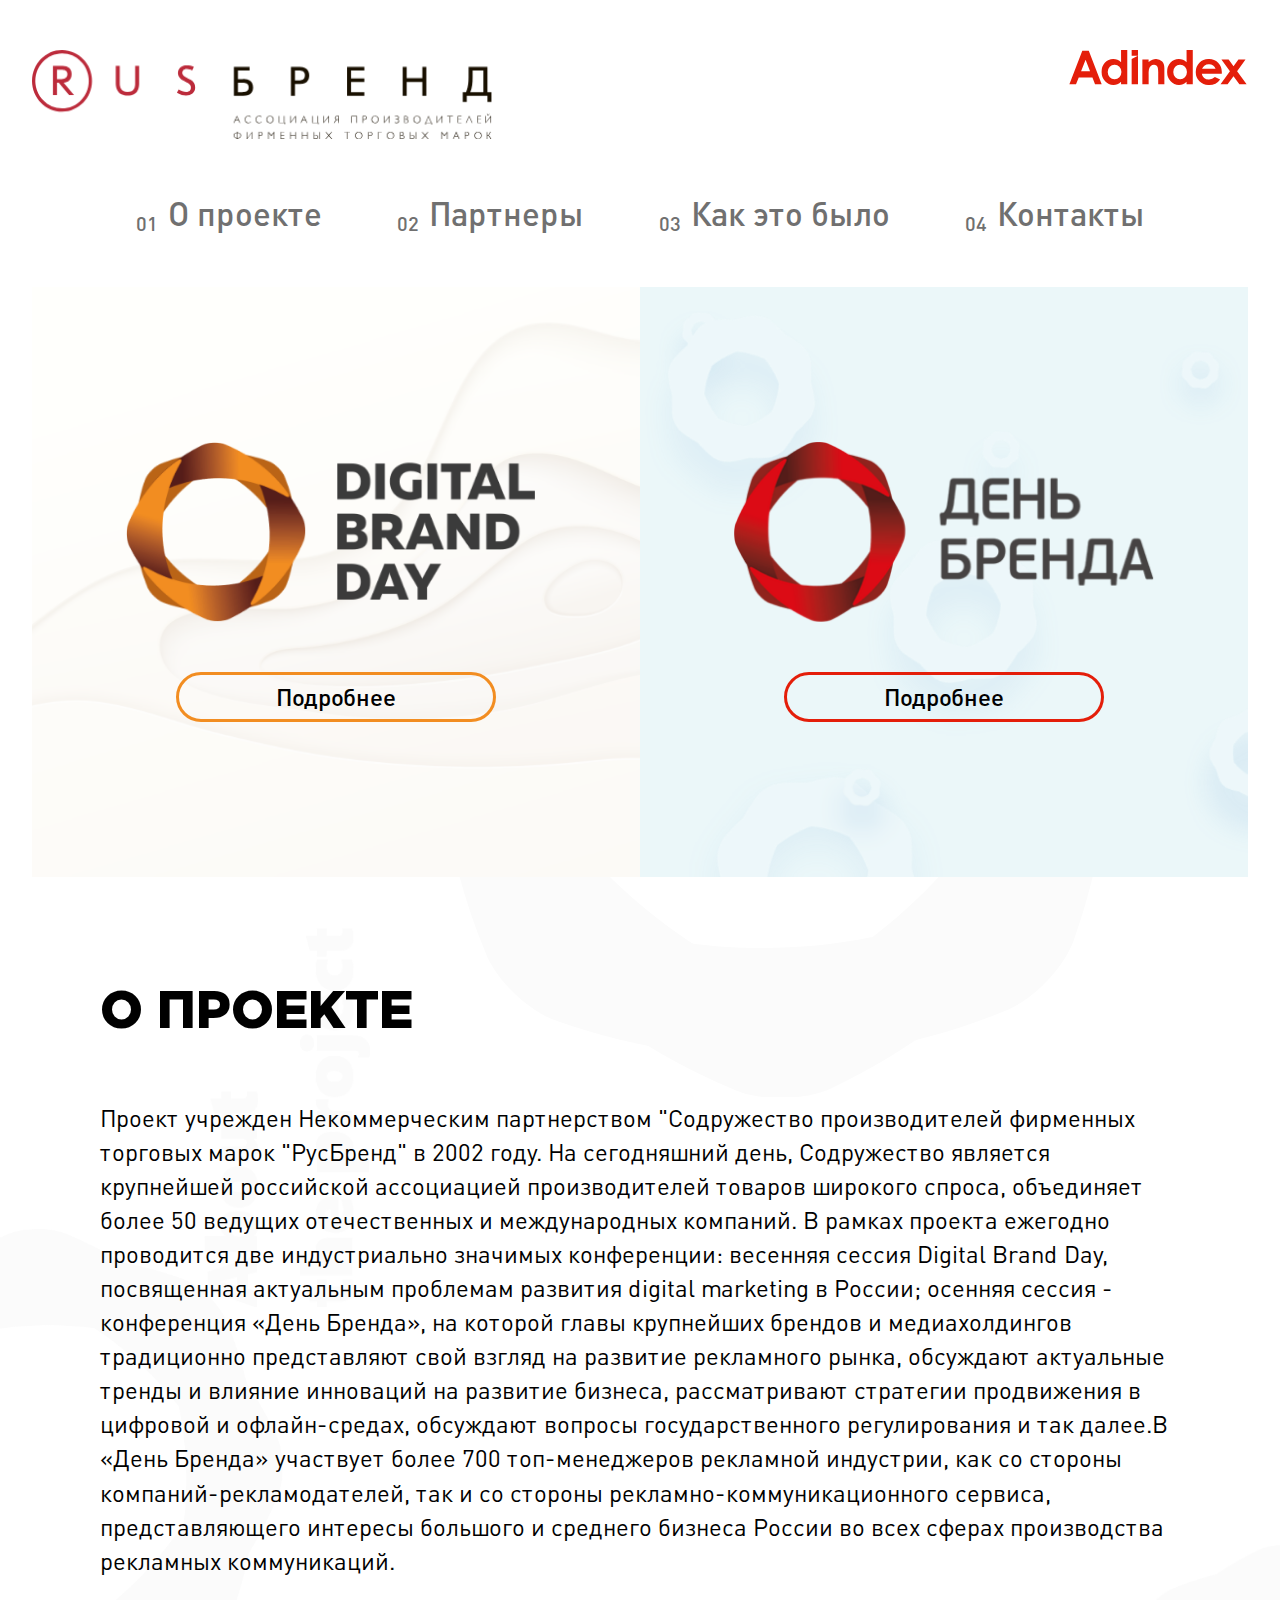
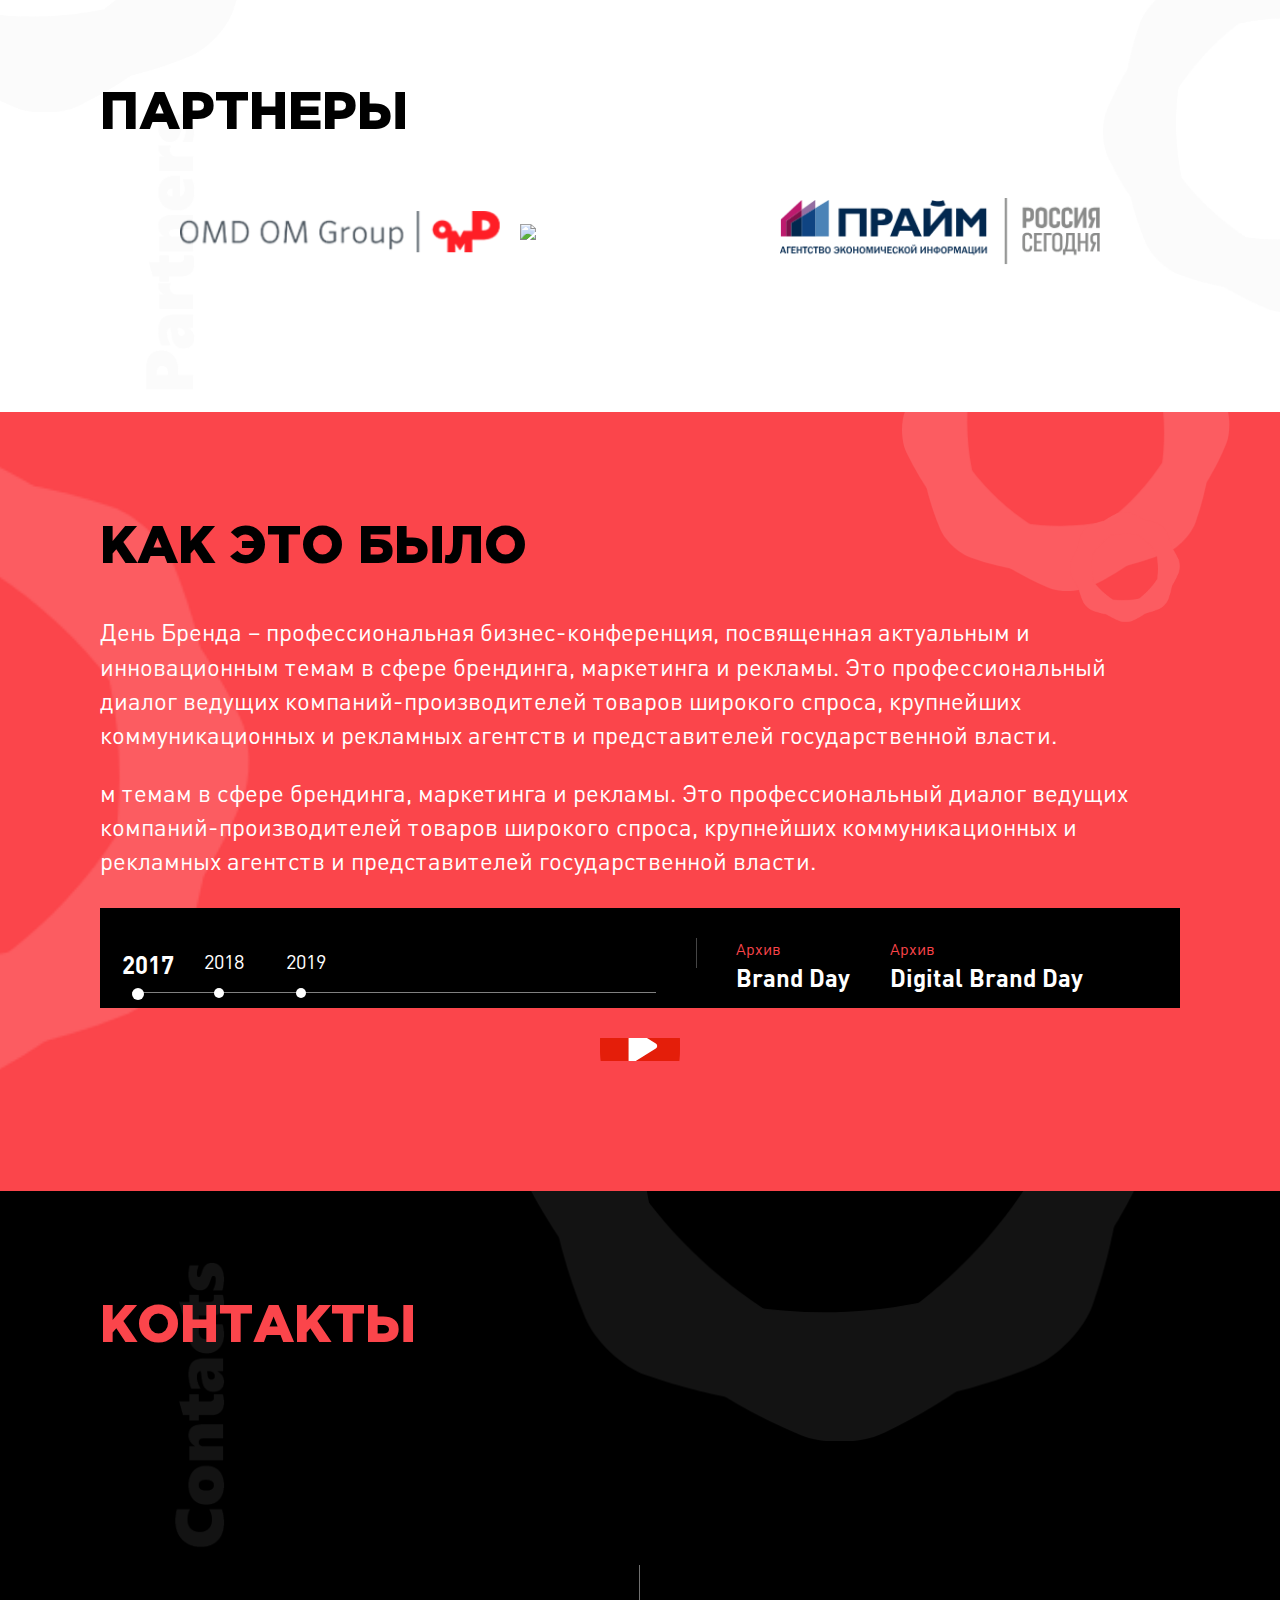
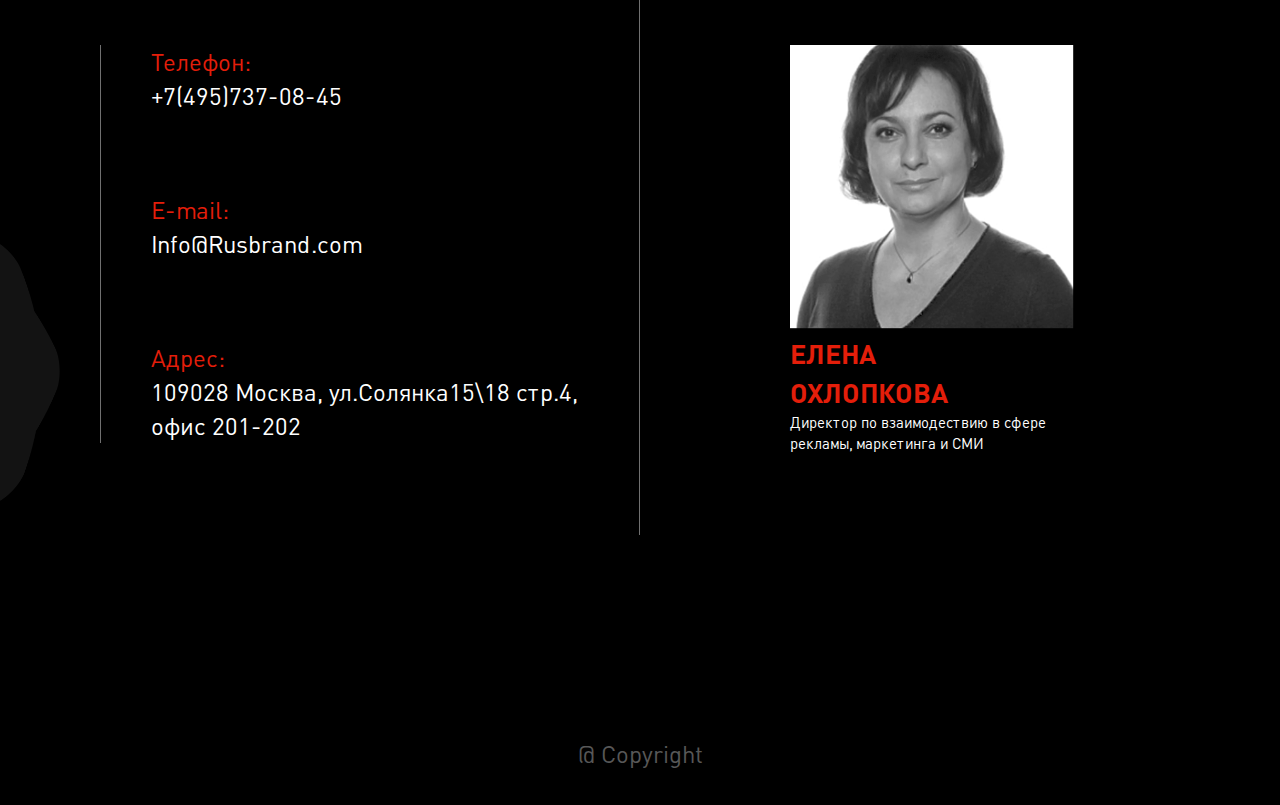
==== commit 811b7ac6: "Добавил папку docs" ====
--- a/docs/index.html
+++ b/docs/index.html
@@ -27,7 +27,7 @@
               <nav class="header__menu">
                 <ul class="header__menu--list">
                   <li class="header__menu--item"><a class="header__menu--link" href="#" data-id="about"><span class="header__menu--link-num">01</span>О проекте</a></li>
-                  <li class="header__menu--item"><a class="header__menu--link" href="#" data-id="project"><span class="header__menu--link-num">02</span>Партнеры</a></li>
+                  <li class="header__menu--item"><a class="header__menu--link" href="#" data-id="partners"><span class="header__menu--link-num">02</span>Партнеры</a></li>
                   <li class="header__menu--item"><a class="header__menu--link" href="#" data-id="story"><span class="header__menu--link-num">03</span>Как это было</a></li>
                   <li class="header__menu--item"><a class="header__menu--link" href="#" data-id="contacts"><span class="header__menu--link-num">04</span>Контакты</a></li>
                 </ul>
@@ -45,7 +45,7 @@
             </div>
           </div>
         </section>
-        <section class="section section__project" id="project">
+        <section class="section section__project">
           <div class="container__project">
             <div class="block__project">
               <div class="block__title">
@@ -56,7 +56,7 @@
                   Проект учрежден Некоммерческим партнерством "Содружество производителей фирменных торговых марок "РусБренд" в 2002 году. На сегодняшний день, Содружество является крупнейшей российской ассоциацией производителей товаров широкого спроса, объединяет более 50 ведущих отечественных и международных компаний. В рамках проекта ежегодно проводится две индустриально значимых конференции: весенняя сессия Digital Brand Day, посвященная актуальным проблемам развития digital marketing в России; осенняя сессия - конференция «День Бренда», на которой главы крупнейших брендов и медиахолдингов традиционно представляют свой взгляд на развитие рекламного рынка, обсуждают актуальные тренды и влияние инноваций на развитие бизнеса, рассматривают стратегии продвижения в цифровой и офлайн-средах, обсуждают вопросы государственного регулирования и так далее.В «День Бренда» участвует более 700 топ-менеджеров рекламной индустрии, как со стороны компаний-рекламодателей, так и со стороны рекламно-коммуникационного сервиса, представляющего интересы большого и среднего бизнеса России во всех сферах производства рекламных коммуникаций.</p>
               </div>
               <div class="block__title project--margin-top">
-                <h2 class="h2__title">Партнеры</h2>
+                <h2 class="h2__title" id="partners">Партнеры</h2>
               </div>
               <div class="project__images">
                 <div class="wrap__images item1"><img class="project-img" src="assets/images/omd.png"></div>
@@ -90,13 +90,33 @@
                 </div>
                 <ul class="slider__list">
                   <li class="slider__item one-slide">
-                    <div class="wrap__slider-content"><a class="slider__link group" href="https://www.youtube.com/watch?v=hfCjM4ze1m8&amp;autoplay=0&amp;feature=youtu.be"><img class="slider__image" src="//img.youtube.com/vi/hfCjM4ze1m8/sddefault.jpg"></a></div>
+                    <div class="wrap__slider-content"><a class="slider__link group" href="https://www.youtube.com/watch?v=hfCjM4ze1m8&amp;autoplay=0&amp;feature=youtu.be"><img class="slider__image" src="//img.youtube.com/vi/hfCjM4ze1m8/sddefault.jpg">
+                        <div class="wrap__slider-svg">
+                          <svg class="slider-content__icon">
+                            <use xlink:href="assets/sprite/sprite.svg#youtube-logo"></use>
+                          </svg>
+                        </div></a></div>
                   </li>
                   <li class="slider__item two-slides">
-                    <div class="wrap__slider-content"><a class="slider__link group" href="https://www.youtube.com/watch?v=hmGpmnf9cCEautoplay=0&amp;feature=youtu.be"><img class="slider__image" src="//img.youtube.com/vi/hmGpmnf9cCE/sddefault.jpg"></a><a class="slider__link group" href="https://www.youtube.com/watch?v=YAtKS4gA-Gsautoplay=0&amp;feature=youtu.be"><img class="slider__image" src="//img.youtube.com/vi/YAtKS4gA-Gs/sddefault.jpg"></a></div>
+                    <div class="wrap__slider-content"><a class="slider__link group" href="https://www.youtube.com/watch?v=hmGpmnf9cCE&amp;autoplay=0&amp;feature=youtu.be"><img class="slider__image" src="//img.youtube.com/vi/hmGpmnf9cCE/sddefault.jpg">
+                        <div class="wrap__slider-svg">
+                          <svg class="slider-content__icon">
+                            <use xlink:href="assets/sprite/sprite.svg#youtube-logo"></use>
+                          </svg>
+                        </div></a><a class="slider__link group" href="https://www.youtube.com/watch?v=YAtKS4gA-Gs&amp;autoplay=0&amp;feature=youtu.be"><img class="slider__image" src="//img.youtube.com/vi/YAtKS4gA-Gs/sddefault.jpg">
+                        <div class="wrap__slider-svg">
+                          <svg class="slider-content__icon">
+                            <use xlink:href="assets/sprite/sprite.svg#youtube-logo"></use>
+                          </svg>
+                        </div></a></div>
                   </li>
                   <li class="slider__item one-slide">
-                    <div class="wrap__slider-content"><a class="slider__link group" href="https://www.youtube.com/watch?v=hfCjM4ze1m8autoplay=0&amp;feature=youtu.be"><img class="slider__image" src="//img.youtube.com/vi/hfCjM4ze1m8/sddefault.jpg"></a></div>
+                    <div class="wrap__slider-content"><a class="slider__link group" href="https://www.youtube.com/watch?v=iaxVSQtSNzs&amp;autoplay=0&amp;feature=youtu.be"><img class="slider__image" src="//img.youtube.com/vi/iaxVSQtSNzs/0.jpg">
+                        <div class="wrap__slider-svg">
+                          <svg class="slider-content__icon">
+                            <use xlink:href="assets/sprite/sprite.svg#youtube-logo"></use>
+                          </svg>
+                        </div></a></div>
                   </li>
                 </ul>
               </div>
--- a/docs/assets/styles/app.min.css
+++ b/docs/assets/styles/app.min.css
@@ -1,2 +1,2 @@
-@charset 'UTF-8';.slick-dots li button:before,.slick-next:before,.slick-prev:before,body{-webkit-font-smoothing:antialiased;-moz-osx-font-smoothing:grayscale}*,::after,::before,legend{-webkit-box-sizing:border-box}.fancybox-thumbs__list,.slick-dots,li,ul{list-style:none}.slick-list:focus,a:focus{outline:0}button,hr,input{overflow:visible}progress,sub,sup{vertical-align:baseline}.wrapper,body{width:100%;position:relative}.wrapper,body,sub,sup{position:relative}@font-face{font-family:GothamProBoldI;src:url(./../font/GothamPro/GothamPro-BoldItalic.woff) format('woff');font-weight:700;font-style:italic}@font-face{font-family:GothamProIt;src:url(../fonts/GothamPro/GothamPro-Italic.woff) format('woff');font-weight:400;font-style:italic}@font-face{font-family:GothamProM;src:url(../fonts/GothamPro/GothamPro-Medium.woff) format('woff');font-weight:500;font-style:normal}@font-face{font-family:GothamProBlackItalic;src:url(../fonts/GothamPro/GothamPro-BlackItalic.woff) format('woff');font-weight:900;font-style:italic}@font-face{font-family:GothamProB;src:url(../fonts/GothamPro/GothamPro-Bold.woff) format('woff');font-weight:700;font-style:normal}@font-face{font-family:GothamProNarrowB;src:url(../fonts/GothamPro/GothamProNarrow-Bold.woff) format('woff');font-weight:700;font-style:normal}@font-face{font-family:GothamProNarrowM;src:url(../fonts/GothamPro/GothamProNarrow-Medium.woff) format('woff');font-weight:500;font-style:normal}@font-face{font-family:GothamProLightItalic;src:url(../fonts/GothamPro/GothamPro-LightItalic.woff) format('woff');font-weight:300;font-style:italic}@font-face{font-family:GothamProLight;src:url(../fonts/GothamPro/GothamPro-Light.woff) format('woff');font-weight:300;font-style:normal}@font-face{font-family:GothamProBlack;src:url(../fonts/GothamPro/GothamPro-Black.woff) format('woff');font-weight:900;font-style:normal}@font-face{font-family:GothamPro;src:url(../fonts/GothamPro/GothamPro.woff) format('woff');font-weight:400;font-style:normal}@font-face{font-family:GothamProMediumItalic;src:url(../fonts/GothamPro/GothamPro-MediumItalic.woff) format('woff');font-weight:500;font-style:italic}@font-face{font-family:GothamProMediumItalic;src:url(../fonts/GothamPro/GothamPro-MediumItalic.woff) format('woff');font-weight:500;font-style:italic}@font-face{font-family:gotham;src:url(../fonts/gotham/gotham.woff2) format('woff2'),url(../fonts/gotham/gotham.woff) format('woff');font-weight:400;font-style:normal}@font-face{font-family:gothamBold;src:url(../font/sgotham/gotham-bold.woff2) format('woff2'),url(../fonts/gotham/gotham-bold.woff) format('woff');font-weight:400;font-style:normal}@font-face{font-family:DINPro;src:url(../fonts/DIN/DINPro.woff2) format('woff2'),url(../fonts/DIN/gotham/DINPro.woff) format('woff');font-weight:400;font-style:normal}@font-face{font-family:DINProBlack;src:url(../fonts/DIN/DINPro-Black.woff2) format('woff2'),url(../fonts/DIN/DINPro-Black.woff) format('woff');font-weight:400;font-style:normal}@font-face{font-family:DINProB;src:url(../fonts/DIN/DINPro-Bold.woff2) format('woff2'),url(../fonts/DIN/DINPro-Bold.woff) format('woff');font-weight:400;font-style:normal}@font-face{font-family:DINProM;src:url(../fonts/DIN/DINPro-Medium.woff2) format('woff2'),url(../fonts/DIN/DINPro-Medium.woff) format('woff');font-weight:400;font-style:normal}@media screen and (max-width:1200px){html{font-style:16px}}@media screen and (max-width:992px){html{font-style:15px}}@media screen and (max-width:768px){html{font-style:14px}}body{margin:0;padding:0;font-size:16px;font-family:Arial,Helvetica,sans-serif;line-height:1.42;color:dark}h1,h2,h3{margin:0;padding:0;font-weight:400}*,::after,::before{box-sizing:border-box}body,html{height:100%}ul{margin:0;padding:0}hr{-webkit-box-sizing:content-box;box-sizing:content-box;height:0}code,kbd,pre,samp{font-family:monospace,monospace;font-size:1em}a{background-color:transparent;cursor:pointer;text-decoration:none}abbr[title]{border-bottom:none;-webkit-text-decoration:underline dotted;text-decoration:underline dotted}b,strong{font-weight:bolder}small{font-size:80%}sub,sup{font-size:75%;line-height:0}sub{bottom:-.25em}sup{top:-.5em}img{border-style:none}button,input,optgroup,select,textarea{font-family:inherit;font-size:100%;line-height:1.15;margin:0}button,select{text-transform:none}[type=button],[type=reset],[type=submit],button{-webkit-appearance:button}[type=button]::-moz-focus-inner,[type=reset]::-moz-focus-inner,[type=submit]::-moz-focus-inner,button::-moz-focus-inner{border-style:none;padding:0}[type=button]:-moz-focusring,[type=reset]:-moz-focusring,[type=submit]:-moz-focusring,button:-moz-focusring{outline:ButtonText dotted 1px}fieldset{padding:.35em .75em .625em}legend{box-sizing:border-box;color:inherit;display:table;max-width:100%;padding:0;white-space:normal}textarea{overflow:auto}[type=checkbox],[type=radio]{-webkit-box-sizing:border-box;box-sizing:border-box;padding:0}[type=number]::-webkit-inner-spin-button,[type=number]::-webkit-outer-spin-button{height:auto}[type=search]{-webkit-appearance:textfield;outline-offset:-2px}[type=search]::-webkit-search-decoration{-webkit-appearance:none}details{display:block}summary{display:list-item}[hidden],template{display:none}.wrapper{min-height:600px;height:100%}.maincontent{height:100%;position:relative}.section,.section__first-screen{width:100%;height:auto;position:relative}.container{margin:0 auto;max-width:1920px;padding-left:32px;padding-right:32px}@media screen and (max-width:1400px){.container{max-width:1400px;width:100%}}@media screen and (max-width:1200px){.container{max-width:1200px;width:100%}}@media screen and (max-width:992px){.container{max-width:992px;width:100%}}@media screen and (max-width:768px){.container{max-width:768px;width:100%}}@media screen and (max-width:480px){html{font-style:13px}.container{max-width:480px;width:100%;padding-left:16px;padding-right:16px}}.section__first-screen:after{content:'';display:block;position:absolute;z-index:-10;bottom:-220px;left:35%;width:753px;height:753px;background-image:url(../images/bckg_1.png)}@media screen and (max-width:1200px){.section__first-screen:after{display:none}}.container__project{position:relative;overflow:hidden}.container__project:after{content:'';display:block;position:absolute;z-index:-10;top:50px;left:180px;width:190px;height:380px;background-image:url(../images/about.png);-webkit-background-size:100% 100%;background-size:100%}.block__project:after,.container__project:before{-webkit-background-size:100% 100%;content:''}.container__project:before{display:block;position:absolute;z-index:-10;bottom:0;left:120px;width:90px;height:300px;background-image:url(../images/partners.png);background-size:100%}.block__project:after,.block__project:before{z-index:-10;background-image:url(../images/bckg_1.png);position:absolute}@media screen and (max-width:768px){.container__project:before{display:none}}.block__project{padding:150px 160px}.block__project:after{display:block;bottom:100px;right:-190px;width:367px;height:367px;background-size:100%}@media screen and (max-width:480px){.block__project:after{display:none}}.block__project:before{content:'';display:block;bottom:300px;left:-200px;width:483px;height:483px;-webkit-background-size:100% 100%;background-size:100%}.block__story:after,.block__story:before,.container__story:after{background-image:url(../images/bg_pink.png)}@media screen and (max-width:768px){.block__project:before{display:none}}.project__images,.wrap_controls{display:-webkit-box;display:-webkit-flex;display:-ms-flexbox}.h2__title{position:relative;z-index:10;font-family:GothamProBlack;font-size:72px;text-transform:uppercase}.project__description p,.right--item-archive,.story__description p{font-family:DINPro}@media screen and (max-width:1400px){.block__project{padding:100px}.h2__title{font-size:52px}}@media screen and (max-width:992px){.block__project{padding:40px 20px}.h2__title{font-size:42px}}@media screen and (max-width:480px){.h2__title{font-size:32px}}.project__description{width:770px;margin:160px auto}.project__description p{color:#000;font-size:24px}@media screen and (max-width:1400px){.project__description{width:100%;margin:50px auto}}@media screen and (max-width:992px){.project__description{margin:30px auto;font-size:20px}.project__description p{font-size:24px}}.project__images{display:flex;-webkit-box-pack:center;-webkit-justify-content:center;-ms-flex-pack:center;justify-content:center;-webkit-box-align:center;-webkit-align-items:center;-ms-flex-align:center;align-items:center}@media screen and (max-width:1400px){.project__images height 60px{margin:50px}}@media screen and (max-width:992px){.project__images{margin:30px}}.wrap__images{margin-right:20px}.wrap__images:last-child{margin-right:0}@media screen and (max-width:768px){.block__project{padding:40px 16px}.project__description p{font-size:18px}.project__images{display:block}.wrap__images{margin-bottom:20px}.wrap__images:last-child{margin-bottom:0}}.project--margin-top{margin-top:160px}.item1,.item3{width:320px}@media screen and (max-width:480px){.item1,.item3{width:240px}}.item2{width:240px}.project-img{display:block;max-width:100%}.container__story{position:relative;overflow:hidden}.container__story:after{content:'';display:block;position:absolute;top:100px;right:100px;width:110px;height:110px;background-repeat:no-repeat;-webkit-background-size:100% 100%;background-size:100%;z-index:5}@media screen and (max-width:480px){.container__story:after{display:none}}.block__story:after,.block__story:before,.container__story:before{content:'';display:block;position:absolute;z-index:5;background-repeat:no-repeat}.container__story:before{top:100px;left:150px;width:90px;height:390px;background-image:url(../images/text.png);-webkit-background-size:100% 100%;background-size:100%}.block__story{padding:150px 160px;background-color:#fb454b}.block__story:after{bottom:600px;right:50px;width:328px;height:328px;-webkit-background-size:100% 100%;background-size:100%}@media screen and (max-width:480px){.block__story:after{display:none}}.block__story:before{bottom:100px;left:-400px;width:650px;height:650px;-webkit-background-size:100% 100%;background-size:100%}@media screen and (max-width:1400px){.project--margin-top{margin-top:100px}.container__story:before{display:none}.block__story{padding:100px}}@media screen and (max-width:992px){.project--margin-top{margin-top:40px}.block__story{padding:40px 20px}}.story__description{position:relative;z-index:10;width:770px;margin:60px auto}.story__description p{color:#fff;font-size:24px}@media screen and (max-width:1400px){.story__description{width:100%;margin:30px auto}}@media screen and (max-width:992px){.story__description{margin:20px auto;font-size:20px}.story__description p{font-size:24px}}@media screen and (max-width:768px){.block__story{padding:40px 16px}.story__description p{font-size:18px}}.slider{position:relative;z-index:20;width:100%}.wrap_controls{height:100px;position:relative;background-color:#000;padding-left:32px;display:flex}.controls-right,.wrap__slider-content{display:-webkit-box;display:-webkit-flex;display:-ms-flexbox}@media screen and (max-width:768px){.wrap_controls{-webkit-flex-wrap:wrap;-ms-flex-wrap:wrap;flex-wrap:wrap;height:auto;padding-left:16px}}.controls-left,.controls-right{position:relative;width:50%;height:100%}.controls-right{display:flex;padding:30px 0 0 80px;position:relative}.controls-right:after,.section__contancts:before{content:'';position:absolute}@media screen and (max-width:1200px){.controls-right{padding:30px 0 0 40px}}@media screen and (max-width:768px){.controls-left,.controls-right{width:100%}.controls-left{-webkit-box-ordinal-group:3;-webkit-order:2;-ms-flex-order:2;order:2;margin-top:30px}.controls-right{-webkit-box-ordinal-group:2;-webkit-order:1;-ms-flex-order:1;order:1;padding:10px 16px 0 0;-webkit-box-pack:end;-webkit-justify-content:flex-end;-ms-flex-pack:end;justify-content:flex-end}}.controls-right:after{display:block;top:30px;left:40px;width:1px;height:30px;background-color:#454545}@media screen and (max-width:768px){.controls-right:after{display:none}}.controls-right--item{margin-left:40px}.controls-right--item:first-child{margin-left:0}.right--item-archive{color:#fb454b;font-size:16px}@media screen and (max-width:1200px){.controls-right:after{left:20px}.controls-right--item{margin-left:20px}.right--item-archive{font-size:14px}}.right--item-link{font-family:DINProB;color:#fff;font-size:24px}.contacts-key,.contacts-value{font-family:DINPro}.slider__list{margin-top:30px}.wrap__slider-content{display:flex;-webkit-box-pack:center;-webkit-justify-content:center;-ms-flex-pack:center;justify-content:center;width:100%;height:100}.slider__link{display:-webkit-box;display:-webkit-flex;display:-ms-flexbox;display:flex;-webkit-box-pack:center;-webkit-justify-content:center;-ms-flex-pack:center;justify-content:center}.slider__image{display:block;max-width:100%}@media screen and (max-width:600px){.one-slide{height:400px}}@media screen and (max-width:480px){.one-slide{height:300px}}@media screen and (max-width:320px){.container{min-width:320px}.one-slide{height:250px}}@media screen and (max-width:600px){.one-slide .slider__link{height:400px}}@media screen and (max-width:480px){.one-slide .slider__link{height:300px}}@media screen and (max-width:320px){.one-slide .slider__link{height:250px}}.two-slides{width:100%}@media screen and (max-width:1200px){.right--item-link{font-size:18px}.two-slides{height:350px}}@media screen and (max-width:768px){.two-slides{height:430px}.two-slides .wrap__slider-content{display:block}}@media screen and (max-width:600px){.two-slides{height:400px}}@media screen and (max-width:480px){.two-slides{height:350px}}@media screen and (max-width:375px){.two-slides{height:300px}}@media screen and (max-width:320px){.two-slides{height:250px}}.two-slides .slider__link{width:49%;margin-right:2%}.two-slides .slider__link:last-child{margin-right:0}@media screen and (max-width:1200px){.two-slides .slider__link{height:350px}}@media screen and (max-width:768px){.two-slides .slider__link{width:100%;margin-right:0;height:350px;height:auto;margin-top:10px}.two-slides .slider__link:first-child{margin-top:0}}@media screen and (max-width:600px){.two-slides .slider__link{height:400px}}@media screen and (max-width:480px){.two-slides .slider__link{height:350px}}@media screen and (max-width:375px){.two-slides .slider__link{height:300px}}@media screen and (max-width:320px){.two-slides .slider__link{height:250px}}.section__contancts{padding:150px 160px 80px;background-color:#000;position:relative;overflow:hidden}.section__contancts:before{display:block;top:70px;left:150px;width:90px;height:300px;background-image:url(../images/contacts.png);background-repeat:no-repeat;-webkit-background-size:100% 100%;background-size:100%;z-index:10;opacity:.5}.block__contacts:after,.section__contancts:after{background-image:url(../images/cont-circk.png);z-index:5;opacity:.5;position:absolute;content:''}@media screen and (max-width:768px){.section__contancts:before{display:none}}.section__contancts:after{display:block;top:-400px;right:120px;width:650px;height:650px;background-repeat:no-repeat;-webkit-background-size:100% 100%;background-size:100%}@media screen and (max-width:1400px){.section__contancts{padding:100px 100px 80px}}@media screen and (max-width:992px){.section__contancts{padding:40px 20px}}@media screen and (max-width:768px){.section__contancts:after{display:none}.section__contancts{padding:40px 16px}}.block__contacts--style-color{color:#fb454b}.block__contacts{display:-webkit-box;display:-webkit-flex;display:-ms-flexbox;display:flex;-webkit-box-pack:center;-webkit-justify-content:center;-ms-flex-pack:center;justify-content:center;margin-top:280px}@media screen and (max-width:1400px){.block__contacts{margin-top:200px}}@media screen and (max-width:1200px){.block__contacts{margin-top:120px}}.block__contacts:after{display:block;top:55%;left:-280px;width:340px;height:340px;background-repeat:no-repeat;-webkit-background-size:100% 100%;background-size:100%}.block__menu,.contacts__map,.header__menu,.header__menu--link-num{position:relative}.contacts__left{width:40%;border-right:1px solid #707070;padding:80px 0}@media screen and (max-width:1440px){.contacts__left{width:50%}}@media screen and (max-width:992px){.block__contacts{margin-top:80px}.contacts__left{border-right:none}}@media screen and (max-width:768px){.block__contacts{margin-top:50px;-webkit-box-orient:vertical;-webkit-box-direction:normal;-webkit-flex-direction:column;-ms-flex-direction:column;flex-direction:column;-webkit-box-align:center;-webkit-align-items:center;-ms-flex-align:center;align-items:center}.contacts__left{padding:0;width:80%;-webkit-box-ordinal-group:3;-webkit-order:2;-ms-flex-order:2;order:2;margin-top:30px}}.contacts__list{border-left:1px solid #707070;padding:0 50px}@media screen and (max-width:1200px){.contacts__list{padding:0 10px 0 30px}}.contacts__item{margin-top:80px}.contacts__item:first-child{margin-top:0}.contacts-key{color:#e41e0a;font-size:24px}@media screen and (max-width:768px){.contacts__list{padding:0}.contacts__item{margin-top:20px}.contacts-key{font-size:18px}}.contacts-value{color:#fff;font-size:24px}.contacts__right{width:60%;padding:80px 300px}@media screen and (max-width:1440px){.contacts__right{width:50%;padding:80px 150px}}@media screen and (max-width:1024px){.contacts__right{padding:80px 50px}}@media screen and (max-width:768px){.contacts-value{font-size:18px}.contacts__right{padding:0;width:80%;-webkit-box-ordinal-group:2;-webkit-order:1;-ms-flex-order:1;order:1}.contacts__name{margin-top:20px}}@media screen and (max-width:480px){.contacts__pic{display:-webkit-box;display:-webkit-flex;display:-ms-flexbox;display:flex;-webkit-box-pack:center;-webkit-justify-content:center;-ms-flex-pack:center;justify-content:center;-webkit-box-align:center;-webkit-align-items:center;-ms-flex-align:center;align-items:center}}.contacts__name span{display:block;text-transform:uppercase;font-family:DINProB;font-size:27px;color:#e41e0a}@media screen and (max-width:768px){.contacts__name span{font-size:23px;display:inline}.contacts__name span:last-child{margin-left:10px}}.block__menu_margin-top,.container__header{display:-webkit-box;display:-webkit-flex;display:-ms-flexbox}.contacts__shrt-text{font-family:DINPro;color:#fff;font-size:15px;width:285px}@media screen and (max-width:768px){.contacts__shrt-text{width:100%}}.contacts__map{z-index:10;margin-top:90px}.container__header{padding-top:80px;display:flex;-webkit-box-pack:justify;-webkit-justify-content:space-between;-ms-flex-pack:justify;justify-content:space-between}.block__logo{width:460px;height:90px}@media screen and (max-width:768px){.block__logo{width:400px;height:70px}}@media screen and (max-width:480px){.block__logo{width:310px;height:50px}}.logo__img,.logo__link{display:block;max-width:100%;height:100%}@media screen and (max-width:992px){.contacts__list{border-left:none}.container__header{-webkit-box-orient:vertical;-webkit-box-direction:normal;-webkit-flex-direction:column;-ms-flex-direction:column;flex-direction:column;-webkit-box-align:center;-webkit-align-items:center;-ms-flex-align:center;align-items:center;-webkit-box-pack:center;-webkit-justify-content:center;-ms-flex-pack:center;justify-content:center}.block__brand{margin-top:40px}}.block__brand--svg{fill:#e41e0a;width:180px;height:35px}@media screen and (max-width:768px){.block__brand--svg{width:150px;height:30px}}@media screen and (max-width:480px){.block__brand--svg{width:130px;height:25px}}.block__menu_margin-top{margin-top:100px;display:flex;-webkit-box-pack:center;-webkit-justify-content:center;-ms-flex-pack:center;justify-content:center}.header__menu--list{display:-webkit-box;display:-webkit-flex;display:-ms-flexbox;display:flex;-webkit-box-pack:center;-webkit-justify-content:center;-ms-flex-pack:center;justify-content:center}.header__menu--item{margin-right:140px}.header__menu--item:last-child{margin-right:0}@media screen and (max-width:1400px){.header__menu--item{margin-right:75px}}.header__menu--link{font-family:DINProM;font-size:33px;color:#707070;-webkit-transition:color ease .2s;-o-transition:color ease .2s;transition:color ease .2s}.header__menu--link:hover{color:#e41e0a}@media screen and (max-width:1200px){.header__menu--item{margin-right:40px}.header__menu--link{font-size:28px}}@media screen and (max-width:992px){.block__menu_margin-top{margin-top:0}.header__menu--item{margin-right:0;margin-top:20px}.header__menu--item:first-child{margin-top:0}.header__menu--link{font-size:28px;color:#f6f6f6}.block__menu{display:none}}.header__menu--link-num{font-size:20px;margin-right:10px;bottom:-5px}.block__menu--active{display:block;position:fixed;top:0;left:0;right:0;bottom:0;z-index:50}@media screen and (max-width:992px){.block__menu--active{display:block;background:#ff920a;background:-webkit-linear-gradient(left,#ff920a 3%,#ffaf4b 82%);background:-webkit-gradient(linear,left top,right top,color-stop(3%,#ff920a),color-stop(82%,#ffaf4b));background:-o-linear-gradient(left,#ff920a 3%,#ffaf4b 82%);background:linear-gradient(to right,#ff920a 3%,#ffaf4b 82%)}.block__menu--active .header__menu{position:absolute;top:260px;left:10%;-webkit-transform:translateY(-50%);-ms-transform:translateY(-50%);transform:translateY(-50%)}.block__menu--active .header__menu--list{display:block}}.block__brand-day{display:-webkit-box;display:-webkit-flex;display:-ms-flexbox;display:flex;margin-top:80px}@media screen and (max-width:1200px){.block__brand-day{display:block}}.brand-day__left,.brand-day__right{width:50%;height:590px;display:-webkit-box;display:-webkit-flex;display:-ms-flexbox;display:flex;-webkit-box-orient:vertical;-webkit-box-direction:normal;-webkit-flex-direction:column;-ms-flex-direction:column;flex-direction:column;-webkit-box-pack:center;-webkit-justify-content:center;-ms-flex-pack:center;justify-content:center;-webkit-box-align:center;-webkit-align-items:center;-ms-flex-align:center;align-items:center}@media screen and (max-width:1200px){.brand-day__left,.brand-day__right{width:100%;height:390px}}.brand-day__left{background-image:url(../images/left_bckg.png);-webkit-background-size:cover;background-size:cover;background-repeat:no-repeat}.brand-day__right{background-image:url(../images/bg-contacts.png);background-color:#ebf7f9;-webkit-background-size:cover;background-size:cover;background-repeat:no-repeat}.wrap-img{width:420px;height:180px}@media screen and (max-width:1200px){.wrap-img{width:350px;height:130px}}@media screen and (max-width:480px){.wrap-img{width:100%}}.brand-day-img{display:inline-block;max-width:100%;height:100%}.brand-day__button{width:320px;height:50px;margin-top:50px;position:relative;z-index:10}@media screen and (max-width:1200px){.brand-day__button{width:350px}}@media screen and (max-width:480px){.brand-day__button{width:90%;height:45px}}.brand-day__button--link--left,.brand-day__button--link--right{display:-webkit-box;display:-webkit-flex;display:-ms-flexbox;display:flex;-webkit-box-pack:center;-webkit-justify-content:center;-ms-flex-pack:center;justify-content:center;-webkit-box-align:center;-webkit-align-items:center;-ms-flex-align:center;align-items:center;width:100%;height:100%;-webkit-border-radius:50px;border-radius:50px;font-family:DINProM;font-size:24px;color:#000;-webkit-transition:all ease .2s;-o-transition:all ease .2s;transition:all ease .2s;background-color:transparent}@media screen and (max-width:480px){.brand-day__button--link--left,.brand-day__button--link--right{font-size:22px}}.brand-day__button--link--right{border:3px solid #e41e0a}.brand-day__button--link--right:hover{background-color:#e41e0a;color:#fff}.brand-day__button--link--left{border:3px solid #f28d21}.brand-day__button--link--left:hover{background-color:#f28d21;color:#fff}.footer{width:100%;height:100px;display:-webkit-box;display:-webkit-flex;display:-ms-flexbox;display:flex;-webkit-box-pack:center;-webkit-justify-content:center;-ms-flex-pack:center;justify-content:center;-webkit-box-align:center;-webkit-align-items:center;-ms-flex-align:center;align-items:center;background-color:#000}.footer__shrt-text{font-family:DINPro;color:#575757;font-size:24px}#nav-icon2{width:40px;height:45px;position:absolute;top:32px;right:32px;-webkit-transform:rotate(0);-ms-transform:rotate(0);transform:rotate(0);-webkit-transition:.5s ease-in-out;-o-transition:.5s ease-in-out;transition:.5s ease-in-out;cursor:pointer;display:none}@media screen and (max-width:992px){#nav-icon2{display:block}}#nav-icon2 span{display:block;position:absolute;height:5px;width:50%;background:#f28d21;opacity:1;-webkit-transform:rotate(0);-ms-transform:rotate(0);transform:rotate(0);-webkit-transition:.25s ease-in-out;-o-transition:.25s ease-in-out;transition:.25s ease-in-out}#nav-icon2.open{position:fixed;cursor:pointer;z-index:100}#nav-icon2.open span{background:#fff}#nav-icon2 span:nth-child(even){left:50%;-webkit-border-radius:0 9px 9px 0;border-radius:0 9px 9px 0}#nav-icon2 span:nth-child(odd){left:0;-webkit-border-radius:9px 0 0 9px;border-radius:9px 0 0 9px}#nav-icon2 span:nth-child(1),#nav-icon2 span:nth-child(2){top:0}#nav-icon2 span:nth-child(3),#nav-icon2 span:nth-child(4){top:9px}#nav-icon2 span:nth-child(5),#nav-icon2 span:nth-child(6){top:18px}#nav-icon2.open span:nth-child(1),#nav-icon2.open span:nth-child(6){-webkit-transform:rotate(45deg);-ms-transform:rotate(45deg);transform:rotate(45deg)}#nav-icon2.open span:nth-child(2),#nav-icon2.open span:nth-child(5){-webkit-transform:rotate(-45deg);-ms-transform:rotate(-45deg);transform:rotate(-45deg)}#nav-icon2.open span:nth-child(1){left:3px;top:5px}#nav-icon2.open span:nth-child(2){left:-webkit-calc(50% - 3px);left:calc(50% - 3px);top:5px}#nav-icon2.open span:nth-child(3){left:-50%;opacity:0}#nav-icon2.open span:nth-child(4){left:100%;opacity:0}.slick-dots li button:focus:before,.slick-dots li button:hover:before,.slick-next:focus:before,.slick-next:hover:before,.slick-prev:focus:before,.slick-prev:hover:before{opacity:1}#nav-icon2.open span:nth-child(5){left:3px;top:19px}#nav-icon2.open span:nth-child(6){left:-webkit-calc(50% - 3px);left:calc(50% - 3px);top:19px}.slick-slider{position:relative;display:block;-webkit-box-sizing:border-box;box-sizing:border-box;-webkit-user-select:none;-moz-user-select:none;-ms-user-select:none;user-select:none;-webkit-touch-callout:none;-khtml-user-select:none;-ms-touch-action:pan-y;touch-action:pan-y;-webkit-tap-highlight-color:transparent}.slick-list{position:relative;display:block;overflow:hidden;margin:0;padding:0}.slick-list.dragging{cursor:pointer;cursor:hand}.slick-slider .slick-list,.slick-slider .slick-track{-webkit-transform:translate3d(0,0,0);-ms-transform:translate3d(0,0,0);transform:translate3d(0,0,0)}.slick-track{position:relative;top:0;left:0;display:block;margin-left:auto;margin-right:auto}.slick-track:after,.slick-track:before{display:table;content:''}.slick-track:after{clear:both}.slick-loading .slick-track{visibility:hidden}.slick-slide{display:none;float:left;height:100%;min-height:1px}[dir=rtl] .slick-slide{float:right}.slick-slide img{display:block}.slick-slide.slick-loading img{display:none}.slick-slide.dragging img{pointer-events:none}.slick-initialized .slick-slide{display:block}.slick-loading .slick-slide{visibility:hidden}.slick-vertical .slick-slide{display:block;height:auto;border:1px solid transparent}.slick-arrow.slick-hidden{display:none}.slick-loading .slick-list{background:url(../images/ajax-loader.gif) center center no-repeat #fff}.slick-next,.slick-next:focus,.slick-next:hover,.slick-prev,.slick-prev:focus,.slick-prev:hover{background:0 0;color:transparent;outline:0}@font-face{font-family:slick;font-weight:400;font-style:normal;src:url(../fonts/slick.eot);src:url(../fonts/slick.eot?#iefix) format('embedded-opentype'),url(../fonts/slick.woff) format('woff'),url(../fonts/slick.ttf) format('truetype'),url(../fonts/slick.svg#slick) format('svg')}.slick-next,.slick-prev{font-size:0;line-height:0;position:absolute;top:50%;width:20px;height:20px;padding:0;-webkit-transform:translate(0,-50%);-ms-transform:translate(0,-50%);transform:translate(0,-50%);cursor:pointer;border:none;display:none}.slick-next.slick-disabled:before,.slick-prev.slick-disabled:before{opacity:.25}.slick-next:before,.slick-prev:before{font-family:slick;font-size:20px;line-height:1;opacity:.75;color:#fff;display:none}.slick-prev{left:-25px}[dir=rtl] .slick-prev{right:-25px;left:auto}.slick-prev:before{content:'←'}.slick-next:before,[dir=rtl] .slick-prev:before{content:'→'}.slick-next{right:-25px}[dir=rtl] .slick-next{right:auto;left:-25px}[dir=rtl] .slick-next:before{content:'←'}.fancybox-slide::before,.fancybox-thumbs__list a::before,.slick-dots li button:before,.slick-dots:after{content:''}.slick-dotted.slick-slider{margin-bottom:30px}.slick-dots{position:absolute;width:100%;padding:0;margin:0;bottom:10px;display:-webkit-box;display:-webkit-flex;display:-ms-flexbox;display:flex;-webkit-box-align:center;-webkit-align-items:center;-ms-flex-align:center;align-items:center}@media screen and (max-width:768px){.slick-dots{position:relative;margin-top:30px}}.slick-dots:after{display:block;width:100%;bottom:50%;height:1px;background-color:grey;position:absolute;z-index:0}.slick-dots li{position:relative;display:inline-block;padding:0;cursor:pointer;margin-right:70px;z-index:10}.slick-active .year,.year{position:absolute;top:-40px;left:-10px}.slick-dots li button{font-size:0;line-height:0;display:block;width:10px;height:10px;cursor:pointer;color:transparent;border:0;outline:0;background:0 0}.slick-dots li button:focus,.slick-dots li button:hover{outline:0}.slick-dots li button:before{font-family:slick;font-size:6px;line-height:20px;position:absolute;top:0;left:0;width:10px;height:10px;text-align:center;background-color:#fff;-webkit-border-radius:50%;border-radius:50%}.year{font-family:DINPro;color:#fff;font-size:20px;-webkit-transition:all ease .2s;-o-transition:all ease .2s;transition:all ease .2s}.slick-dots li.slick-active button:before{background-color:#fff;width:12px;height:12px}.slick-active .year{font-family:DINProB;color:#fff;font-size:24px}body.compensate-for-scrollbar{overflow:hidden}.fancybox-active{height:auto}.fancybox-is-hidden{left:-9999px;margin:0;position:absolute!important;top:-9999px;visibility:hidden}.fancybox-container{-webkit-backface-visibility:hidden;height:100%;left:0;outline:0;position:fixed;-webkit-tap-highlight-color:transparent;top:0;-ms-touch-action:manipulation;touch-action:manipulation;-webkit-transform:translateZ(0);transform:translateZ(0);width:100%;z-index:99992}.fancybox-container *{-webkit-box-sizing:border-box;box-sizing:border-box}.fancybox-bg,.fancybox-inner,.fancybox-outer,.fancybox-stage{bottom:0;left:0;position:absolute;right:0;top:0}.fancybox-outer{-webkit-overflow-scrolling:touch;overflow-y:auto}.fancybox-bg{background:#1e1e1e;opacity:0;-webkit-transition-duration:inherit;-o-transition-duration:inherit;transition-duration:inherit;-webkit-transition-property:opacity;-o-transition-property:opacity;transition-property:opacity;-webkit-transition-timing-function:cubic-bezier(.47,0,.74,.71);-o-transition-timing-function:cubic-bezier(.47,0,.74,.71);transition-timing-function:cubic-bezier(.47,0,.74,.71)}.fancybox-is-open .fancybox-bg{opacity:.9;-webkit-transition-timing-function:cubic-bezier(.22,.61,.36,1);-o-transition-timing-function:cubic-bezier(.22,.61,.36,1);transition-timing-function:cubic-bezier(.22,.61,.36,1)}.fancybox-caption,.fancybox-infobar,.fancybox-navigation .fancybox-button,.fancybox-toolbar{direction:ltr;opacity:0;position:absolute;-webkit-transition:opacity .25s ease,visibility 0s ease .25s;-o-transition:opacity .25s ease,visibility 0s ease .25s;transition:opacity .25s ease,visibility 0s ease .25s;visibility:hidden;z-index:99997}.fancybox-show-caption .fancybox-caption,.fancybox-show-infobar .fancybox-infobar,.fancybox-show-nav .fancybox-navigation .fancybox-button,.fancybox-show-toolbar .fancybox-toolbar{opacity:1;-webkit-transition:opacity .25s ease 0s,visibility 0s ease 0s;-o-transition:opacity .25s ease 0s,visibility 0s ease 0s;transition:opacity .25s ease 0s,visibility 0s ease 0s;visibility:visible}.fancybox-infobar{color:#ccc;font-size:13px;-webkit-font-smoothing:subpixel-antialiased;height:44px;left:0;line-height:44px;min-width:44px;mix-blend-mode:difference;padding:0 10px;pointer-events:none;top:0;-webkit-touch-callout:none;-webkit-user-select:none;-moz-user-select:none;-ms-user-select:none;user-select:none}.fancybox-toolbar{right:0;top:0}.fancybox-stage{direction:ltr;overflow:visible;-webkit-transform:translateZ(0);transform:translateZ(0);z-index:99994}.fancybox-is-open .fancybox-stage{overflow:hidden}.fancybox-slide{-webkit-backface-visibility:hidden;display:none;height:100%;left:0;outline:0;overflow:auto;-webkit-overflow-scrolling:touch;padding:44px;position:absolute;text-align:center;top:0;-webkit-transition-property:opacity,-webkit-transform;-o-transition-property:transform,opacity;transition-property:transform,opacity;transition-property:transform,opacity,-webkit-transform;white-space:normal;width:100%;z-index:99994}.fancybox-button,.fancybox-content{position:relative;display:inline-block}.fancybox-slide::before{display:inline-block;font-size:0;height:100%;vertical-align:middle;width:0}.fancybox-is-sliding .fancybox-slide,.fancybox-slide--current,.fancybox-slide--next,.fancybox-slide--previous{display:block}.fancybox-slide--image{overflow:hidden;padding:44px 0}.fancybox-slide--image::before{display:none}.fancybox-slide--html{padding:6px}.fancybox-content{background:#fff;margin:0;max-width:100%;overflow:auto;-webkit-overflow-scrolling:touch;padding:44px;text-align:left;vertical-align:middle}.fancybox-slide--image .fancybox-content{-webkit-animation-timing-function:cubic-bezier(.5,0,.14,1);animation-timing-function:cubic-bezier(.5,0,.14,1);-webkit-backface-visibility:hidden;background:no-repeat;-webkit-background-size:100% 100%;background-size:100% 100%;left:0;max-width:none;overflow:visible;padding:0;position:absolute;top:0;-webkit-transform-origin:top left;-ms-transform-origin:top left;transform-origin:top left;-webkit-transition-property:opacity,-webkit-transform;-o-transition-property:transform,opacity;transition-property:transform,opacity;transition-property:transform,opacity,-webkit-transform;-webkit-user-select:none;-moz-user-select:none;-ms-user-select:none;user-select:none;z-index:99995}.fancybox-image,.fancybox-share__button,.fancybox-spaceball{-webkit-user-select:none;-moz-user-select:none;-ms-user-select:none}.fancybox-can-zoomOut .fancybox-content{cursor:-webkit-zoom-out;cursor:zoom-out}.fancybox-can-zoomIn .fancybox-content{cursor:-webkit-zoom-in;cursor:zoom-in}.fancybox-can-pan .fancybox-content,.fancybox-can-swipe .fancybox-content{cursor:-webkit-grab;cursor:grab}.fancybox-is-grabbing .fancybox-content{cursor:-webkit-grabbing;cursor:grabbing}.fancybox-container [data-selectable=true]{cursor:text}.fancybox-image,.fancybox-spaceball{background:0 0;border:0;height:100%;left:0;margin:0;max-height:none;max-width:none;padding:0;position:absolute;top:0;user-select:none;width:100%}.fancybox-spaceball{z-index:1}.fancybox-slide--iframe .fancybox-content,.fancybox-slide--map .fancybox-content,.fancybox-slide--pdf .fancybox-content,.fancybox-slide--video .fancybox-content{height:100%;overflow:visible;padding:0;width:100%}.fancybox-slide--video .fancybox-content{background:#000}.fancybox-slide--map .fancybox-content{background:#e5e3df}.fancybox-slide--iframe .fancybox-content{background:#fff}.fancybox-iframe,.fancybox-video{background:0 0;border:0;display:block;height:100%;margin:0;overflow:hidden;padding:0;width:100%}.fancybox-iframe{left:0;position:absolute;top:0}.fancybox-error{background:#fff;cursor:default;max-width:400px;padding:40px;width:100%}.fancybox-error p{color:#444;font-size:16px;line-height:20px;margin:0;padding:0}.fancybox-button{background:rgba(30,30,30,.6);border:0;-webkit-border-radius:0;border-radius:0;-webkit-box-shadow:none;box-shadow:none;cursor:pointer;height:44px;margin:0;padding:10px;-webkit-transition:color .2s;-o-transition:color .2s;transition:color .2s;vertical-align:top;visibility:inherit;width:44px}.fancybox-button,.fancybox-button:link,.fancybox-button:visited{color:#ccc}.fancybox-button:hover{color:#fff}.fancybox-button:focus{outline:0}.fancybox-button.fancybox-focus{outline:dotted 1px}.fancybox-button[disabled],.fancybox-button[disabled]:hover{color:#888;cursor:default;outline:0}.fancybox-button div{height:100%}.fancybox-button svg{display:block;height:100%;overflow:visible;position:relative;width:100%}.fancybox-button--fsenter svg:nth-child(2),.fancybox-button--fsexit svg:nth-child(1),.fancybox-button--pause svg:nth-child(1),.fancybox-button--play svg:nth-child(2),.fancybox-is-scaling .fancybox-close-small,.fancybox-is-zoomable.fancybox-can-pan .fancybox-close-small,.fancybox-thumbs{display:none}.fancybox-button svg path{fill:currentColor;stroke-width:0}.fancybox-progress{background:#ff5268;height:2px;left:0;position:absolute;right:0;top:0;-webkit-transform:scaleX(0);-ms-transform:scaleX(0);transform:scaleX(0);-webkit-transform-origin:0;-ms-transform-origin:0;transform-origin:0;-webkit-transition-property:-webkit-transform;-o-transition-property:transform;transition-property:transform;transition-property:transform,-webkit-transform;-webkit-transition-timing-function:linear;-o-transition-timing-function:linear;transition-timing-function:linear;z-index:99998}.fancybox-close-small{background:0 0;border:0;-webkit-border-radius:0;border-radius:0;color:#ccc;cursor:pointer;opacity:.8;padding:8px;position:absolute;right:-12px;top:-44px;z-index:401}.fancybox-close-small:hover{color:#fff;opacity:1}.fancybox-slide--html .fancybox-close-small{color:currentColor;padding:10px;right:0;top:0}.fancybox-slide--image.fancybox-is-scaling .fancybox-content{overflow:hidden}.fancybox-navigation .fancybox-button{-webkit-background-clip:content-box;background-clip:content-box;height:100px;opacity:0;position:absolute;top:-webkit-calc(50% - 50px);top:calc(50% - 50px);width:70px}.fancybox-navigation .fancybox-button div{padding:7px}.fancybox-navigation .fancybox-button--arrow_left{left:0;left:env(safe-area-inset-left);padding:31px 26px 31px 6px}.fancybox-navigation .fancybox-button--arrow_right{padding:31px 6px 31px 26px;right:0;right:env(safe-area-inset-right)}.fancybox-caption{background:-webkit-gradient(linear,left bottom,left top,from(rgba(0,0,0,.85)),color-stop(50%,rgba(0,0,0,.3)),color-stop(65%,rgba(0,0,0,.15)),color-stop(75.5%,rgba(0,0,0,.075)),color-stop(82.85%,rgba(0,0,0,.037)),color-stop(88%,rgba(0,0,0,.019)),to(rgba(0,0,0,0)));background:-webkit-linear-gradient(bottom,rgba(0,0,0,.85) 0,rgba(0,0,0,.3) 50%,rgba(0,0,0,.15) 65%,rgba(0,0,0,.075) 75.5%,rgba(0,0,0,.037) 82.85%,rgba(0,0,0,.019) 88%,rgba(0,0,0,0) 100%);background:-o-linear-gradient(bottom,rgba(0,0,0,.85) 0,rgba(0,0,0,.3) 50%,rgba(0,0,0,.15) 65%,rgba(0,0,0,.075) 75.5%,rgba(0,0,0,.037) 82.85%,rgba(0,0,0,.019) 88%,rgba(0,0,0,0) 100%);background:linear-gradient(to top,rgba(0,0,0,.85) 0,rgba(0,0,0,.3) 50%,rgba(0,0,0,.15) 65%,rgba(0,0,0,.075) 75.5%,rgba(0,0,0,.037) 82.85%,rgba(0,0,0,.019) 88%,rgba(0,0,0,0) 100%);bottom:0;color:#eee;font-size:14px;font-weight:400;left:0;line-height:1.5;padding:75px 44px 25px;pointer-events:none;right:0;text-align:center;z-index:99996}.fancybox-caption--separate{margin-top:-50px}.fancybox-caption__body{max-height:50vh;overflow:auto;pointer-events:all}.fancybox-caption a,.fancybox-caption a:link,.fancybox-caption a:visited{color:#ccc;text-decoration:none}.fancybox-caption a:hover{color:#fff;text-decoration:underline}.fancybox-loading{-webkit-animation:fancybox-rotate 1s linear infinite;animation:fancybox-rotate 1s linear infinite;background:0 0;border:4px solid #888;border-bottom-color:#fff;-webkit-border-radius:50%;border-radius:50%;height:50px;left:50%;margin:-25px 0 0 -25px;opacity:.7;padding:0;position:absolute;top:50%;width:50px;z-index:99999}.fancybox-animated{-webkit-transition-timing-function:cubic-bezier(0,0,.25,1);-o-transition-timing-function:cubic-bezier(0,0,.25,1);transition-timing-function:cubic-bezier(0,0,.25,1)}.fancybox-fx-slide.fancybox-slide--previous{opacity:0;-webkit-transform:translate3d(-100%,0,0);transform:translate3d(-100%,0,0)}.fancybox-fx-slide.fancybox-slide--next{opacity:0;-webkit-transform:translate3d(100%,0,0);transform:translate3d(100%,0,0)}.fancybox-fx-slide.fancybox-slide--current{opacity:1;-webkit-transform:translate3d(0,0,0);transform:translate3d(0,0,0)}.fancybox-fx-fade.fancybox-slide--next,.fancybox-fx-fade.fancybox-slide--previous{opacity:0;-webkit-transition-timing-function:cubic-bezier(.19,1,.22,1);-o-transition-timing-function:cubic-bezier(.19,1,.22,1);transition-timing-function:cubic-bezier(.19,1,.22,1)}.fancybox-fx-fade.fancybox-slide--current{opacity:1}.fancybox-fx-zoom-in-out.fancybox-slide--previous{opacity:0;-webkit-transform:scale3d(1.5,1.5,1.5);transform:scale3d(1.5,1.5,1.5)}.fancybox-fx-zoom-in-out.fancybox-slide--next{opacity:0;-webkit-transform:scale3d(.5,.5,.5);transform:scale3d(.5,.5,.5)}.fancybox-fx-zoom-in-out.fancybox-slide--current{opacity:1;-webkit-transform:scale3d(1,1,1);transform:scale3d(1,1,1)}.fancybox-fx-rotate.fancybox-slide--previous{opacity:0;-webkit-transform:rotate(-360deg);-ms-transform:rotate(-360deg);transform:rotate(-360deg)}.fancybox-fx-rotate.fancybox-slide--next{opacity:0;-webkit-transform:rotate(360deg);-ms-transform:rotate(360deg);transform:rotate(360deg)}.fancybox-fx-rotate.fancybox-slide--current{opacity:1;-webkit-transform:rotate(0);-ms-transform:rotate(0);transform:rotate(0)}.fancybox-fx-circular.fancybox-slide--previous{opacity:0;-webkit-transform:scale3d(0,0,0) translate3d(-100%,0,0);transform:scale3d(0,0,0) translate3d(-100%,0,0)}.fancybox-fx-circular.fancybox-slide--next{opacity:0;-webkit-transform:scale3d(0,0,0) translate3d(100%,0,0);transform:scale3d(0,0,0) translate3d(100%,0,0)}.fancybox-fx-circular.fancybox-slide--current{opacity:1;-webkit-transform:scale3d(1,1,1) translate3d(0,0,0);transform:scale3d(1,1,1) translate3d(0,0,0)}.fancybox-fx-tube.fancybox-slide--previous{-webkit-transform:translate3d(-100%,0,0) scale(.1) skew(-10deg);transform:translate3d(-100%,0,0) scale(.1) skew(-10deg)}.fancybox-fx-tube.fancybox-slide--next{-webkit-transform:translate3d(100%,0,0) scale(.1) skew(10deg);transform:translate3d(100%,0,0) scale(.1) skew(10deg)}.fancybox-fx-tube.fancybox-slide--current{-webkit-transform:translate3d(0,0,0) scale(1);transform:translate3d(0,0,0) scale(1)}@media all and (max-height:576px){.fancybox-slide{padding-left:6px;padding-right:6px}.fancybox-slide--image{padding:6px 0}.fancybox-close-small{right:-6px}.fancybox-slide--image .fancybox-close-small{background:#4e4e4e;color:#f2f4f6;height:36px;opacity:1;padding:6px;right:0;top:0;width:36px}.fancybox-caption{padding-left:12px;padding-right:12px}}@-webkit-keyframes fancybox-rotate{100%{-webkit-transform:rotate(360deg);transform:rotate(360deg)}}@keyframes fancybox-rotate{100%{-webkit-transform:rotate(360deg);transform:rotate(360deg)}}.fancybox-button--fullscreen::before{width:15px;height:11px;left:-webkit-calc(50% - 7px);left:calc(50% - 7px);top:-webkit-calc(50% - 6px);top:calc(50% - 6px);border:2px solid;background:0 0}.fancybox-share{background:#f4f4f4;-webkit-border-radius:3px;border-radius:3px;max-width:90%;padding:30px;text-align:center}.fancybox-share h1{color:#222;font-size:35px;font-weight:700;margin:0 0 20px}.fancybox-share p{margin:0;padding:0}.fancybox-share__button{border:0;-webkit-border-radius:3px;border-radius:3px;display:inline-block;font-size:14px;font-weight:700;line-height:40px;margin:0 5px 10px;min-width:130px;padding:0 15px;text-decoration:none;-webkit-transition:all .2s;-o-transition:all .2s;transition:all .2s;user-select:none;white-space:nowrap}.fancybox-share__button:link,.fancybox-share__button:visited{color:#fff}.fancybox-share__button:hover{text-decoration:none}.fancybox-share__button--fb{background:#3b5998}.fancybox-share__button--fb:hover{background:#344e86}.fancybox-share__button--pt{background:#bd081d}.fancybox-share__button--pt:hover{background:#aa0719}.fancybox-share__button--tw{background:#1da1f2}.fancybox-share__button--tw:hover{background:#0d95e8}.fancybox-share__button svg{height:25px;margin-right:7px;position:relative;top:-1px;vertical-align:middle;width:25px}.fancybox-share__button svg path{fill:#fff}.fancybox-share__input{background:0 0;border:0;border-bottom:1px solid #d7d7d7;-webkit-border-radius:0;border-radius:0;color:#5d5b5b;font-size:14px;margin:10px 0 0;outline:0;padding:10px 15px;width:100%}.fancybox-button--pause::before,.fancybox-button--play::before{top:-webkit-calc(50% - 6px);top:calc(50% - 6px);left:-webkit-calc(50% - 4px);left:calc(50% - 4px);background:0 0}.fancybox-button--play::before{width:0;height:0;border-top:6px inset transparent;border-bottom:6px inset transparent;border-left:10px solid;-webkit-border-radius:1px;border-radius:1px}.fancybox-button--pause::before{width:7px;height:11px;border-style:solid;border-width:0 2px}.fancybox-thumbs{background:#ddd;bottom:0;margin:0;-webkit-overflow-scrolling:touch;-ms-overflow-style:-ms-autohiding-scrollbar;padding:2px 2px 4px;position:absolute;right:0;-webkit-tap-highlight-color:transparent;top:0;width:212px;z-index:99995}.fancybox-thumbs-x{overflow-x:auto;overflow-y:hidden}.fancybox-show-thumbs .fancybox-thumbs{display:block}.fancybox-show-thumbs .fancybox-inner{right:212px}.fancybox-thumbs__list{font-size:0;height:100%;margin:0;overflow-x:hidden;overflow-y:auto;padding:0;position:absolute;position:relative;white-space:nowrap;width:100%}.fancybox-thumbs-x .fancybox-thumbs__list{overflow:hidden}.fancybox-thumbs-y .fancybox-thumbs__list::-webkit-scrollbar{width:7px}.fancybox-thumbs-y .fancybox-thumbs__list::-webkit-scrollbar-track{background:#fff;-webkit-border-radius:10px;border-radius:10px;-webkit-box-shadow:inset 0 0 6px rgba(0,0,0,.3);box-shadow:inset 0 0 6px rgba(0,0,0,.3)}.fancybox-thumbs-y .fancybox-thumbs__list::-webkit-scrollbar-thumb{background:#2a2a2a;-webkit-border-radius:10px;border-radius:10px}.fancybox-thumbs__list a{-webkit-backface-visibility:hidden;backface-visibility:hidden;background-color:rgba(0,0,0,.1);background-position:center center;background-repeat:no-repeat;-webkit-background-size:cover;background-size:cover;cursor:pointer;float:left;height:75px;margin:2px;max-height:-webkit-calc(100% - 8px);max-height:calc(100% - 8px);max-width:-webkit-calc(50% - 4px);max-width:calc(50% - 4px);outline:0;overflow:hidden;padding:0;position:relative;-webkit-tap-highlight-color:transparent;width:100px}.fancybox-thumbs__list a::before{border:6px solid #ff5268;bottom:0;left:0;opacity:0;position:absolute;right:0;top:0;-webkit-transition:all .2s cubic-bezier(.25,.46,.45,.94);-o-transition:all .2s cubic-bezier(.25,.46,.45,.94);transition:all .2s cubic-bezier(.25,.46,.45,.94);z-index:99991}.fancybox-thumbs__list a:focus::before{opacity:.5}.fancybox-thumbs__list a.fancybox-thumbs-active::before{opacity:1}@media all and (max-width:576px){.fancybox-thumbs{width:110px}.fancybox-show-thumbs .fancybox-inner{right:110px}.fancybox-thumbs__list a{max-width:-webkit-calc(100% - 10px);max-width:calc(100% - 10px)}}
-/*# sourceMappingURL=[data-uri] */
+@charset 'UTF-8';.slick-dots li button:before,.slick-next:before,.slick-prev:before,body{-webkit-font-smoothing:antialiased;-moz-osx-font-smoothing:grayscale}*,::after,::before,legend{-webkit-box-sizing:border-box}.fancybox-thumbs__list,.slick-dots,li,ul{list-style:none}.slick-list:focus,a:focus{outline:0}button,hr,input{overflow:visible}progress,sub,sup{vertical-align:baseline}.wrapper,body{width:100%;position:relative}@font-face{font-family:GothamProBoldI;src:url(./../font/GothamPro/GothamPro-BoldItalic.woff) format('woff');font-weight:700;font-style:italic}@font-face{font-family:GothamProIt;src:url(../fonts/GothamPro/GothamPro-Italic.woff) format('woff');font-weight:400;font-style:italic}@font-face{font-family:GothamProM;src:url(../fonts/GothamPro/GothamPro-Medium.woff) format('woff');font-weight:500;font-style:normal}@font-face{font-family:GothamProBlackItalic;src:url(../fonts/GothamPro/GothamPro-BlackItalic.woff) format('woff');font-weight:900;font-style:italic}@font-face{font-family:GothamProB;src:url(../fonts/GothamPro/GothamPro-Bold.woff) format('woff');font-weight:700;font-style:normal}@font-face{font-family:GothamProNarrowB;src:url(../fonts/GothamPro/GothamProNarrow-Bold.woff) format('woff');font-weight:700;font-style:normal}@font-face{font-family:GothamProNarrowM;src:url(../fonts/GothamPro/GothamProNarrow-Medium.woff) format('woff');font-weight:500;font-style:normal}@font-face{font-family:GothamProLightItalic;src:url(../fonts/GothamPro/GothamPro-LightItalic.woff) format('woff');font-weight:300;font-style:italic}@font-face{font-family:GothamProLight;src:url(../fonts/GothamPro/GothamPro-Light.woff) format('woff');font-weight:300;font-style:normal}@font-face{font-family:GothamProBlack;src:url(../fonts/GothamPro/GothamPro-Black.woff) format('woff');font-weight:900;font-style:normal}@font-face{font-family:GothamPro;src:url(../fonts/GothamPro/GothamPro.woff) format('woff');font-weight:400;font-style:normal}@font-face{font-family:GothamProMediumItalic;src:url(../fonts/GothamPro/GothamPro-MediumItalic.woff) format('woff');font-weight:500;font-style:italic}@font-face{font-family:GothamProMediumItalic;src:url(../fonts/GothamPro/GothamPro-MediumItalic.woff) format('woff');font-weight:500;font-style:italic}@font-face{font-family:gotham;src:url(../fonts/gotham/gotham.woff2) format('woff2'),url(../fonts/gotham/gotham.woff) format('woff');font-weight:400;font-style:normal}@font-face{font-family:gothamBold;src:url(../font/sgotham/gotham-bold.woff2) format('woff2'),url(../fonts/gotham/gotham-bold.woff) format('woff');font-weight:400;font-style:normal}@font-face{font-family:DINPro;src:url(../fonts/DIN/DINPro.woff2) format('woff2'),url(../fonts/DIN/gotham/DINPro.woff) format('woff');font-weight:400;font-style:normal}@font-face{font-family:DINProBlack;src:url(../fonts/DIN/DINPro-Black.woff2) format('woff2'),url(../fonts/DIN/DINPro-Black.woff) format('woff');font-weight:400;font-style:normal}@font-face{font-family:DINProB;src:url(../fonts/DIN/DINPro-Bold.woff2) format('woff2'),url(../fonts/DIN/DINPro-Bold.woff) format('woff');font-weight:400;font-style:normal}@font-face{font-family:DINProM;src:url(../fonts/DIN/DINPro-Medium.woff2) format('woff2'),url(../fonts/DIN/DINPro-Medium.woff) format('woff');font-weight:400;font-style:normal}@media screen and (max-width:1200px){html{font-style:16px}}@media screen and (max-width:992px){html{font-style:15px}}@media screen and (max-width:768px){html{font-style:14px}}body{margin:0;padding:0;font-size:16px;font-family:Arial,Helvetica,sans-serif;line-height:1.42;color:dark}h1,h2,h3{margin:0;padding:0;font-weight:400}*,::after,::before{box-sizing:border-box}body,html{height:100%}ul{margin:0;padding:0}hr{-webkit-box-sizing:content-box;box-sizing:content-box;height:0}code,kbd,pre,samp{font-family:monospace,monospace;font-size:1em}a{background-color:transparent;cursor:pointer;text-decoration:none}abbr[title]{border-bottom:none;-webkit-text-decoration:underline dotted;text-decoration:underline dotted}b,strong{font-weight:bolder}small{font-size:80%}sub,sup{font-size:75%;line-height:0;position:relative}sub{bottom:-.25em}sup{top:-.5em}img{border-style:none}button,input,optgroup,select,textarea{font-family:inherit;font-size:100%;line-height:1.15;margin:0}button,select{text-transform:none}[type=button],[type=reset],[type=submit],button{-webkit-appearance:button}[type=button]::-moz-focus-inner,[type=reset]::-moz-focus-inner,[type=submit]::-moz-focus-inner,button::-moz-focus-inner{border-style:none;padding:0}[type=button]:-moz-focusring,[type=reset]:-moz-focusring,[type=submit]:-moz-focusring,button:-moz-focusring{outline:ButtonText dotted 1px}fieldset{padding:.35em .75em .625em}legend{box-sizing:border-box;color:inherit;display:table;max-width:100%;padding:0;white-space:normal}textarea{overflow:auto}[type=checkbox],[type=radio]{-webkit-box-sizing:border-box;box-sizing:border-box;padding:0}[type=number]::-webkit-inner-spin-button,[type=number]::-webkit-outer-spin-button{height:auto}[type=search]{-webkit-appearance:textfield;outline-offset:-2px}[type=search]::-webkit-search-decoration{-webkit-appearance:none}details{display:block}summary{display:list-item}[hidden],template{display:none}.wrapper{min-height:600px;height:100%}.maincontent{height:100%;position:relative}.section,.section__first-screen{width:100%;height:auto;position:relative}.container{margin:0 auto;max-width:1920px;padding-left:32px;padding-right:32px}@media screen and (max-width:1400px){.container{max-width:1400px;width:100%}}@media screen and (max-width:1200px){.container{max-width:1200px;width:100%}}@media screen and (max-width:992px){.container{max-width:992px;width:100%}}@media screen and (max-width:768px){.container{max-width:768px;width:100%}}@media screen and (max-width:480px){html{font-style:13px}.container{max-width:480px;width:100%;padding-left:16px;padding-right:16px}}.container__project:after,.section__first-screen:after{content:'';position:absolute;z-index:-10}.section__first-screen:after{display:block;bottom:-220px;right:10%;width:753px;height:753px;background-image:url(../images/bckg_1.png)}@media screen and (max-width:1200px){.section__first-screen:after{display:none}}.container__project{position:relative;overflow:hidden}.container__project:after{display:block;top:50px;left:180px;width:190px;height:380px;background-image:url(../images/about.png);background-repeat:no-repeat;-webkit-background-size:100% 100%;background-size:100%}.block__project:after,.container__project:before{content:'';background-repeat:no-repeat;-webkit-background-size:100% 100%;z-index:-10;position:absolute}@media screen and (max-width:992px){.container__project:after{display:none}}.container__project:before{display:block;bottom:0;left:120px;width:90px;height:300px;background-image:url(../images/partners.png);background-size:100%}@media screen and (max-width:768px){.container__project:before{display:none}}.block__project{padding:150px 160px}.block__project:after{display:block;bottom:100px;right:-190px;width:367px;height:367px;background-image:url(../images/bckg_1.png);background-size:100%}.block__project:before,.container__story:after{content:'';-webkit-background-size:100% 100%}@media screen and (max-width:480px){.block__project:after{display:none}}.block__project:before{display:block;position:absolute;z-index:-10;bottom:300px;left:-200px;width:483px;height:483px;background-image:url(../images/bckg_1.png);background-repeat:no-repeat;background-size:100%}.block__story:after,.block__story:before,.container__story:after{background-image:url(../images/bg_pink.png);background-repeat:no-repeat}@media screen and (max-width:768px){.block__project:before{display:none}}.project__images,.wrap_controls{display:-webkit-box;display:-webkit-flex;display:-ms-flexbox}.h2__title{position:relative;z-index:10;font-family:GothamProBlack;font-size:72px;text-transform:uppercase}.contacts-key,.contacts-value,.project__description p,.right--item-archive,.story__description p{font-family:DINPro}@media screen and (max-width:1400px){.block__project{padding:100px}.h2__title{font-size:52px}}@media screen and (max-width:992px){.block__project{padding:40px 20px}.h2__title{font-size:42px}}@media screen and (max-width:480px){.h2__title{font-size:32px}}.project__description{width:770px;margin:160px auto}.project__description p{color:#000;font-size:24px}@media screen and (max-width:1400px){.project__description{width:100%;margin:50px auto}}@media screen and (max-width:992px){.project__description{margin:30px auto;font-size:20px}.project__description p{font-size:24px}}.project__images{display:flex;-webkit-box-pack:center;-webkit-justify-content:center;-ms-flex-pack:center;justify-content:center;-webkit-box-align:center;-webkit-align-items:center;-ms-flex-align:center;align-items:center;height:60px}@media screen and (max-width:1400px){.project__images{margin:50px}}@media screen and (max-width:992px){.project__images{margin:30px}}.wrap__images{margin-right:20px}.wrap__images:last-child{margin-right:0}@media screen and (max-width:768px){.block__project{padding:40px 16px}.project__description p{font-size:18px}.project__images{display:block;height:auto;margin-left:0}.wrap__images{margin-bottom:20px}.wrap__images:last-child{margin-bottom:0}}.project--margin-top{margin-top:160px}.item1,.item3{width:320px}@media screen and (max-width:480px){.item1,.item3{width:240px}}.item2{width:240px}.project-img{display:block;max-width:100%}.container__story{position:relative;overflow:hidden}.container__story:after{display:block;position:absolute;top:100px;right:100px;width:110px;height:110px;background-size:100%;z-index:5}.block__story:after,.container__story:before{-webkit-background-size:100% 100%;position:absolute;z-index:5}@media screen and (max-width:480px){.container__story:after{display:none}}.block__story:after,.block__story:before,.container__story:before,.controls-right:after{display:block;content:''}.container__story:before{top:100px;left:150px;width:90px;height:390px;background-image:url(../images/text.png);background-repeat:no-repeat;background-size:100%}.block__story{padding:150px 160px;background-color:#fb454b}.block__story:after{bottom:600px;right:50px;width:328px;height:328px;background-size:100%}@media screen and (max-width:480px){.block__story:after{display:none}}.block__story:before{position:absolute;bottom:100px;left:-400px;width:650px;height:650px;-webkit-background-size:100% 100%;background-size:100%;z-index:5}@media screen and (max-width:1400px){.project--margin-top{margin-top:100px}.container__story:before{display:none}.block__story{padding:100px}}@media screen and (max-width:992px){.project--margin-top{margin-top:40px}.block__story{padding:40px 20px}}.story__description{position:relative;z-index:10;width:770px;margin:60px auto}.story__description p{color:#fff;font-size:24px}@media screen and (max-width:1400px){.story__description{width:100%;margin:30px auto}}@media screen and (max-width:992px){.story__description{margin:20px auto;font-size:20px}.story__description p{font-size:24px}}@media screen and (max-width:768px){.block__story{padding:40px 16px}.story__description p{font-size:18px}}.slider{position:relative;z-index:20;max-width:1200px;width:auto;margin:0 auto}.wrap_controls{height:100px;position:relative;background-color:#000;padding-left:32px;display:flex}.controls-right,.wrap__slider-content{display:-webkit-box;display:-webkit-flex;display:-ms-flexbox}@media screen and (max-width:768px){.wrap_controls{-webkit-flex-wrap:wrap;-ms-flex-wrap:wrap;flex-wrap:wrap;height:auto;padding-left:16px}}.controls-left,.controls-right{position:relative;width:50%;height:100%}.controls-right{display:flex;padding:30px 0 0 80px;position:relative}@media screen and (max-width:1200px){.controls-right{padding:30px 0 0 40px}}@media screen and (max-width:768px){.controls-left,.controls-right{width:100%}.controls-left{-webkit-box-ordinal-group:3;-webkit-order:2;-ms-flex-order:2;order:2;margin-top:30px}.controls-right{-webkit-box-ordinal-group:2;-webkit-order:1;-ms-flex-order:1;order:1;padding:10px 16px 0 0;-webkit-box-pack:end;-webkit-justify-content:flex-end;-ms-flex-pack:end;justify-content:flex-end}.controls-right:after{display:none}}.controls-right:after{position:absolute;top:30px;left:40px;width:1px;height:30px;background-color:#454545}.controls-right--item{margin-left:40px}.controls-right--item:first-child{margin-left:0}.right--item-archive{color:#fb454b;font-size:16px}@media screen and (max-width:1200px){.controls-right:after{left:20px}.controls-right--item{margin-left:20px}.right--item-archive{font-size:14px}}.right--item-link{font-family:DINProB;color:#fff;font-size:24px}.slider__list{margin-top:30px}.wrap__slider-content{display:flex;-webkit-box-pack:center;-webkit-justify-content:center;-ms-flex-pack:center;justify-content:center;width:100%;height:100}.slider__link{display:-webkit-box;display:-webkit-flex;display:-ms-flexbox;display:flex;-webkit-box-pack:center;-webkit-justify-content:center;-ms-flex-pack:center;justify-content:center;position:relative;width:100%;height:100%}.slider-content__icon{position:absolute;top:50%;left:50%;-webkit-transform:translate(-50%,-50%);-ms-transform:translate(-50%,-50%);transform:translate(-50%,-50%);fill:#e41e0a}@media screen and (max-width:480px){.slider-content__icon{width:80px;height:50px}}.wrap__slider-svg{position:absolute;top:50%;left:50%;-webkit-transform:translate(-50%,-50%);-ms-transform:translate(-50%,-50%);transform:translate(-50%,-50%);background-color:#fff}.slider__image{display:block;max-width:100%}@media screen and (max-width:650px){.one-slide .slider__image{height:400px}}@media screen and (max-width:550px){.one-slide .slider__image{height:300px}}@media screen and (max-width:420px){.one-slide .slider__image{height:250px}}@media screen and (max-width:375px){.one-slide .slider__image{height:230px}}.one-slide .wrap__slider-svg{width:60px;height:40px}@media screen and (max-width:550px){.one-slide .wrap__slider-svg{width:40px;height:30px}}.one-slide .slider-content__icon{width:100px;height:80px}@media screen and (max-width:550px){.one-slide .slider-content__icon{width:70px;height:50px}}.two-slides{width:100%}.two-slides .wrap__slider-svg{width:40px;height:35px}@media screen and (max-width:1200px){.right--item-link{font-size:18px}.two-slides .wrap__slider-svg{width:40px;height:30px}}@media screen and (max-width:768px){.two-slides .wrap__slider-content{display:block}.two-slides .wrap__slider-svg{width:40px;height:30px}}.two-slides .slider__link{width:49%;margin-right:2%}.two-slides .slider__link:last-child{margin-right:0}@media screen and (max-width:768px){.two-slides .slider__link{width:100%;margin-right:0;margin-top:10px}.two-slides .slider__link:first-child{margin-top:0}}.two-slides .slider-content__icon{width:100px;height:80px}@media screen and (max-width:1440px){.two-slides .slider-content__icon{width:80px;height:60px}}@media screen and (max-width:1200px){.two-slides .slider-content__icon{width:70px;height:50px}}.two-slides .slider__image{height:450px}@media screen and (max-width:1440px){.two-slides .slider__image{height:410px}}@media screen and (max-width:1250px){.two-slides .slider__image{height:350px}}@media screen and (max-width:1100px){.two-slides .slider__image{height:320px}}@media screen and (max-width:1024){.two-slides .slider__image{height:280px}}@media screen and (max-width:900px){.two-slides .slider__image{height:270px}}@media screen and (max-width:768px){.two-slides .slider__image{height:350px}}@media screen and (max-width:550px){.two-slides .slider__image{height:370px}}@media screen and (max-width:480px){.two-slides .slider__image{height:340px}}@media screen and (max-width:440px){.two-slides .slider__image{height:300px}}@media screen and (max-width:400px){.two-slides .slider__image{height:280px}}@media screen and (max-width:375px){.two-slides .slider__image{height:250px}}@media screen and (max-width:320px){.container{min-width:320px}.two-slides .slider__image{height:230px}}.section__contancts{padding:150px 160px 80px;background-color:#000;position:relative;overflow:hidden}.section__contancts:before{content:'';display:block;position:absolute;top:70px;left:150px;width:90px;height:300px;background-image:url(../images/contacts.png);background-repeat:no-repeat;-webkit-background-size:100% 100%;background-size:100%;z-index:10;opacity:.5}.block__contacts:after,.section__contancts:after{background-image:url(../images/cont-circk.png);z-index:5;opacity:.5;background-repeat:no-repeat;position:absolute;content:''}@media screen and (max-width:1020px){.section__contancts:before{display:none}}.section__contancts:after{display:block;top:-400px;right:120px;width:650px;height:650px;-webkit-background-size:100% 100%;background-size:100%}@media screen and (max-width:1400px){.section__contancts{padding:100px 100px 80px}}@media screen and (max-width:992px){.section__contancts{padding:40px 20px}}@media screen and (max-width:768px){.section__contancts:after{display:none}.section__contancts{padding:40px 16px}}.block__contacts--style-color{color:#fb454b}.block__contacts{display:-webkit-box;display:-webkit-flex;display:-ms-flexbox;display:flex;-webkit-box-pack:center;-webkit-justify-content:center;-ms-flex-pack:center;justify-content:center;margin-top:280px}@media screen and (max-width:1400px){.block__contacts{margin-top:200px}}@media screen and (max-width:1200px){.block__contacts{margin-top:120px}}.block__contacts:after{display:block;top:55%;left:-280px;width:340px;height:340px;-webkit-background-size:100% 100%;background-size:100%}.block__menu,.contacts__map,.header__menu,.header__menu--link-num{position:relative}.contacts__left{width:40%;border-right:1px solid #707070;padding:80px 0}@media screen and (max-width:1440px){.contacts__left{width:50%}}@media screen and (max-width:992px){.block__contacts{margin-top:80px}.contacts__left{border-right:none}}@media screen and (max-width:768px){.block__contacts{margin-top:50px;-webkit-box-orient:vertical;-webkit-box-direction:normal;-webkit-flex-direction:column;-ms-flex-direction:column;flex-direction:column;-webkit-box-align:center;-webkit-align-items:center;-ms-flex-align:center;align-items:center}.contacts__left{padding:0;width:80%;-webkit-box-ordinal-group:3;-webkit-order:2;-ms-flex-order:2;order:2;margin-top:30px}}.contacts__list{border-left:1px solid #707070;padding:0 50px}@media screen and (max-width:1200px){.contacts__list{padding:0 10px 0 30px}}.contacts__item{margin-top:80px}.contacts__item:first-child{margin-top:0}.contacts-key{color:#e41e0a;font-size:24px}@media screen and (max-width:768px){.contacts__list{padding:0}.contacts__item{margin-top:20px}.contacts-key{font-size:18px}}.contacts-value{color:#fff;font-size:24px}.contacts__right{width:60%;padding:80px 300px}@media screen and (max-width:1440px){.contacts__right{width:50%;padding:80px 150px}}@media screen and (max-width:1024px){.contacts__right{padding:80px 50px}}@media screen and (max-width:768px){.contacts-value{font-size:18px}.contacts__right{padding:0;width:80%;-webkit-box-ordinal-group:2;-webkit-order:1;-ms-flex-order:1;order:1}.contacts__name{margin-top:20px}}@media screen and (max-width:480px){.contacts__pic{display:-webkit-box;display:-webkit-flex;display:-ms-flexbox;display:flex;-webkit-box-pack:center;-webkit-justify-content:center;-ms-flex-pack:center;justify-content:center;-webkit-box-align:center;-webkit-align-items:center;-ms-flex-align:center;align-items:center}}.contacts__name span{display:block;text-transform:uppercase;font-family:DINProB;font-size:27px;color:#e41e0a}@media screen and (max-width:768px){.contacts__name span{font-size:23px;display:inline}.contacts__name span:last-child{margin-left:10px}}.block__menu_margin-top,.container__header{display:-webkit-box;display:-webkit-flex;display:-ms-flexbox}.contacts__shrt-text{font-family:DINPro;color:#fff;font-size:15px;width:285px}@media screen and (max-width:768px){.contacts__shrt-text{width:100%}}.contacts__map{z-index:10;margin-top:90px}.container__header{padding-top:50px;display:flex;-webkit-box-pack:justify;-webkit-justify-content:space-between;-ms-flex-pack:justify;justify-content:space-between}.block__logo{width:460px;height:90px}@media screen and (max-width:768px){.block__logo{width:400px;height:70px}}@media screen and (max-width:480px){.block__logo{width:310px;height:50px}}.logo__img,.logo__link{display:block;max-width:100%;height:100%}@media screen and (max-width:992px){.contacts__list{border-left:none}.container__header{-webkit-box-orient:vertical;-webkit-box-direction:normal;-webkit-flex-direction:column;-ms-flex-direction:column;flex-direction:column;-webkit-box-align:center;-webkit-align-items:center;-ms-flex-align:center;align-items:center;-webkit-box-pack:center;-webkit-justify-content:center;-ms-flex-pack:center;justify-content:center}.block__brand{margin-top:40px}}.block__brand--svg{fill:#e41e0a;width:180px;height:35px}@media screen and (max-width:768px){.block__brand--svg{width:150px;height:30px}}@media screen and (max-width:480px){.block__brand--svg{width:130px;height:25px}}.block__menu_margin-top{margin-top:50px;display:flex;-webkit-box-pack:center;-webkit-justify-content:center;-ms-flex-pack:center;justify-content:center}.header__menu--list{display:-webkit-box;display:-webkit-flex;display:-ms-flexbox;display:flex;-webkit-box-pack:center;-webkit-justify-content:center;-ms-flex-pack:center;justify-content:center}.header__menu--item{margin-right:140px}.header__menu--item:last-child{margin-right:0}@media screen and (max-width:1400px){.header__menu--item{margin-right:75px}}.header__menu--link{font-family:DINProM;font-size:33px;color:#707070;-webkit-transition:color ease .2s;-o-transition:color ease .2s;transition:color ease .2s}.header__menu--link:hover{color:#e41e0a}@media screen and (max-width:1200px){.header__menu--item{margin-right:40px}.header__menu--link{font-size:28px}}@media screen and (max-width:992px){.block__menu_margin-top{margin-top:0}.header__menu--item{margin-right:0;margin-top:20px}.header__menu--item:first-child{margin-top:0}.header__menu--link{font-size:28px;color:#f6f6f6}.block__menu{display:none}}.header__menu--link-num{font-size:20px;margin-right:10px;bottom:-5px}.block__menu--active{display:block;position:fixed;top:0;left:0;right:0;bottom:0;z-index:50}@media screen and (max-width:992px){.block__menu--active{display:block;background:#ff920a;background:-webkit-linear-gradient(left,#ff920a 3%,#ffaf4b 82%);background:-webkit-gradient(linear,left top,right top,color-stop(3%,#ff920a),color-stop(82%,#ffaf4b));background:-o-linear-gradient(left,#ff920a 3%,#ffaf4b 82%);background:linear-gradient(to right,#ff920a 3%,#ffaf4b 82%)}.block__menu--active .header__menu{position:absolute;top:260px;left:10%;-webkit-transform:translateY(-50%);-ms-transform:translateY(-50%);transform:translateY(-50%)}.block__menu--active .header__menu--list{display:block}}.block__brand-day{display:-webkit-box;display:-webkit-flex;display:-ms-flexbox;display:flex;margin-top:50px}@media screen and (max-width:1200px){.block__brand-day{display:block}}.brand-day__left,.brand-day__right{width:50%;height:590px;display:-webkit-box;display:-webkit-flex;display:-ms-flexbox;display:flex;-webkit-box-orient:vertical;-webkit-box-direction:normal;-webkit-flex-direction:column;-ms-flex-direction:column;flex-direction:column;-webkit-box-pack:center;-webkit-justify-content:center;-ms-flex-pack:center;justify-content:center;-webkit-box-align:center;-webkit-align-items:center;-ms-flex-align:center;align-items:center;position:relative;z-index:5}@media screen and (max-width:1200px){.brand-day__left,.brand-day__right{width:100%;height:390px}}.brand-day__left{background-image:url(../images/left_bckg.png);-webkit-background-size:cover;background-size:cover;background-repeat:no-repeat;background-color:#fff}.brand-day__right{background-image:url(../images/bg-contacts.png);background-color:#ebf7f9;-webkit-background-size:cover;background-size:cover;background-repeat:no-repeat}.wrap-img{width:420px;height:180px}@media screen and (max-width:1200px){.wrap-img{width:350px;height:130px}}@media screen and (max-width:480px){.wrap-img{width:100%}}.brand-day-img{display:inline-block;max-width:100%;height:100%}.brand-day__button{width:320px;height:50px;margin-top:50px;position:relative;z-index:10}@media screen and (max-width:1200px){.brand-day__button{width:350px}}@media screen and (max-width:480px){.brand-day__button{width:90%;height:45px}}.brand-day__button--link--left,.brand-day__button--link--right{display:-webkit-box;display:-webkit-flex;display:-ms-flexbox;display:flex;-webkit-box-pack:center;-webkit-justify-content:center;-ms-flex-pack:center;justify-content:center;-webkit-box-align:center;-webkit-align-items:center;-ms-flex-align:center;align-items:center;width:100%;height:100%;-webkit-border-radius:50px;border-radius:50px;font-family:DINProM;font-size:24px;color:#000;-webkit-transition:all ease .2s;-o-transition:all ease .2s;transition:all ease .2s;background-color:transparent}@media screen and (max-width:480px){.brand-day__button--link--left,.brand-day__button--link--right{font-size:22px}}.brand-day__button--link--right{border:3px solid #e41e0a}.brand-day__button--link--right:hover{background-color:#e41e0a;color:#fff}.brand-day__button--link--left{border:3px solid #f28d21}.brand-day__button--link--left:hover{background-color:#f28d21;color:#fff}.footer{width:100%;height:100px;display:-webkit-box;display:-webkit-flex;display:-ms-flexbox;display:flex;-webkit-box-pack:center;-webkit-justify-content:center;-ms-flex-pack:center;justify-content:center;-webkit-box-align:center;-webkit-align-items:center;-ms-flex-align:center;align-items:center;background-color:#000}.footer__shrt-text{font-family:DINPro;color:#575757;font-size:24px}#nav-icon2{width:40px;height:45px;position:absolute;top:16px;right:32px;-webkit-transform:rotate(0);-ms-transform:rotate(0);transform:rotate(0);-webkit-transition:.5s ease-in-out;-o-transition:.5s ease-in-out;transition:.5s ease-in-out;cursor:pointer;display:none}@media screen and (max-width:992px){#nav-icon2{display:block}}#nav-icon2 span{display:block;position:absolute;height:5px;width:50%;background:#f28d21;opacity:1;-webkit-transform:rotate(0);-ms-transform:rotate(0);transform:rotate(0);-webkit-transition:.25s ease-in-out;-o-transition:.25s ease-in-out;transition:.25s ease-in-out}#nav-icon2.open{position:fixed;cursor:pointer;z-index:100}#nav-icon2.open span{background:#fff}#nav-icon2 span:nth-child(even){left:50%;-webkit-border-radius:0 9px 9px 0;border-radius:0 9px 9px 0}#nav-icon2 span:nth-child(odd){left:0;-webkit-border-radius:9px 0 0 9px;border-radius:9px 0 0 9px}#nav-icon2 span:nth-child(1),#nav-icon2 span:nth-child(2){top:0}#nav-icon2 span:nth-child(3),#nav-icon2 span:nth-child(4){top:9px}#nav-icon2 span:nth-child(5),#nav-icon2 span:nth-child(6){top:18px}#nav-icon2.open span:nth-child(1),#nav-icon2.open span:nth-child(6){-webkit-transform:rotate(45deg);-ms-transform:rotate(45deg);transform:rotate(45deg)}#nav-icon2.open span:nth-child(2),#nav-icon2.open span:nth-child(5){-webkit-transform:rotate(-45deg);-ms-transform:rotate(-45deg);transform:rotate(-45deg)}#nav-icon2.open span:nth-child(1){left:3px;top:5px}#nav-icon2.open span:nth-child(2){left:-webkit-calc(50% - 3px);left:calc(50% - 3px);top:5px}#nav-icon2.open span:nth-child(3){left:-50%;opacity:0}#nav-icon2.open span:nth-child(4){left:100%;opacity:0}.slick-dots li button:focus:before,.slick-dots li button:hover:before,.slick-next:focus:before,.slick-next:hover:before,.slick-prev:focus:before,.slick-prev:hover:before{opacity:1}#nav-icon2.open span:nth-child(5){left:3px;top:19px}#nav-icon2.open span:nth-child(6){left:-webkit-calc(50% - 3px);left:calc(50% - 3px);top:19px}.slick-slider{position:relative;display:block;-webkit-box-sizing:border-box;box-sizing:border-box;-webkit-user-select:none;-moz-user-select:none;-ms-user-select:none;user-select:none;-webkit-touch-callout:none;-khtml-user-select:none;-ms-touch-action:pan-y;touch-action:pan-y;-webkit-tap-highlight-color:transparent}.slick-list{position:relative;display:block;overflow:hidden;margin:0;padding:0}.slick-list.dragging{cursor:pointer;cursor:hand}.slick-slider .slick-list,.slick-slider .slick-track{-webkit-transform:translate3d(0,0,0);-ms-transform:translate3d(0,0,0);transform:translate3d(0,0,0)}.slick-track{position:relative;top:0;left:0;display:block;margin-left:auto;margin-right:auto}.slick-track:after,.slick-track:before{display:table;content:''}.slick-track:after{clear:both}.slick-loading .slick-track{visibility:hidden}.slick-slide{display:none;float:left;height:100%;min-height:1px}[dir=rtl] .slick-slide{float:right}.slick-slide img{display:block}.slick-slide.slick-loading img{display:none}.slick-slide.dragging img{pointer-events:none}.slick-initialized .slick-slide{display:block}.slick-loading .slick-slide{visibility:hidden}.slick-vertical .slick-slide{display:block;height:auto;border:1px solid transparent}.slick-arrow.slick-hidden{display:none}.slick-loading .slick-list{background:url(../images/ajax-loader.gif) center center no-repeat #fff}.slick-next,.slick-next:focus,.slick-next:hover,.slick-prev,.slick-prev:focus,.slick-prev:hover{background:0 0;color:transparent;outline:0}@font-face{font-family:slick;font-weight:400;font-style:normal;src:url(../fonts/slick.eot);src:url(../fonts/slick.eot?#iefix) format('embedded-opentype'),url(../fonts/slick.woff) format('woff'),url(../fonts/slick.ttf) format('truetype'),url(../fonts/slick.svg#slick) format('svg')}.slick-next,.slick-prev{font-size:0;line-height:0;position:absolute;top:50%;width:20px;height:20px;padding:0;-webkit-transform:translate(0,-50%);-ms-transform:translate(0,-50%);transform:translate(0,-50%);cursor:pointer;border:none;display:none}.slick-next.slick-disabled:before,.slick-prev.slick-disabled:before{opacity:.25}.slick-next:before,.slick-prev:before{font-family:slick;font-size:20px;line-height:1;opacity:.75;color:#fff;display:none}.slick-prev{left:-25px}[dir=rtl] .slick-prev{right:-25px;left:auto}.slick-prev:before{content:'←'}.slick-next:before,[dir=rtl] .slick-prev:before{content:'→'}.slick-next{right:-25px}[dir=rtl] .slick-next{right:auto;left:-25px}[dir=rtl] .slick-next:before{content:'←'}.fancybox-slide::before,.fancybox-thumbs__list a::before,.slick-dots li button:before,.slick-dots:after{content:''}.slick-dotted.slick-slider{margin-bottom:30px}.slick-dots{position:absolute;width:100%;padding:0;margin:0;bottom:10px;display:-webkit-box;display:-webkit-flex;display:-ms-flexbox;display:flex;-webkit-box-align:center;-webkit-align-items:center;-ms-flex-align:center;align-items:center}@media screen and (max-width:768px){.slick-dots{position:relative;margin-top:30px}}.slick-dots:after{display:block;width:100%;bottom:50%;height:1px;background-color:grey;position:absolute;z-index:0}.slick-dots li{position:relative;display:inline-block;padding:0;cursor:pointer;margin-right:70px;z-index:10}.slick-active .year,.year{position:absolute;top:-40px;left:-10px}.slick-dots li button{font-size:0;line-height:0;display:block;width:10px;height:10px;cursor:pointer;color:transparent;border:0;outline:0;background:0 0}.slick-dots li button:focus,.slick-dots li button:hover{outline:0}.slick-dots li button:before{font-family:slick;font-size:6px;line-height:20px;position:absolute;top:0;left:0;width:10px;height:10px;text-align:center;background-color:#fff;-webkit-border-radius:50%;border-radius:50%}.year{font-family:DINPro;color:#fff;font-size:20px;-webkit-transition:all ease .2s;-o-transition:all ease .2s;transition:all ease .2s}.slick-dots li.slick-active button:before{background-color:#fff;width:12px;height:12px}.slick-active .year{font-family:DINProB;color:#fff;font-size:24px}body.compensate-for-scrollbar{overflow:hidden}.fancybox-active{height:auto}.fancybox-is-hidden{left:-9999px;margin:0;position:absolute!important;top:-9999px;visibility:hidden}.fancybox-container{-webkit-backface-visibility:hidden;height:100%;left:0;outline:0;position:fixed;-webkit-tap-highlight-color:transparent;top:0;-ms-touch-action:manipulation;touch-action:manipulation;-webkit-transform:translateZ(0);transform:translateZ(0);width:100%;z-index:99992}.fancybox-container *{-webkit-box-sizing:border-box;box-sizing:border-box}.fancybox-bg,.fancybox-inner,.fancybox-outer,.fancybox-stage{bottom:0;left:0;position:absolute;right:0;top:0}.fancybox-outer{-webkit-overflow-scrolling:touch;overflow-y:auto}.fancybox-bg{background:#1e1e1e;opacity:0;-webkit-transition-duration:inherit;-o-transition-duration:inherit;transition-duration:inherit;-webkit-transition-property:opacity;-o-transition-property:opacity;transition-property:opacity;-webkit-transition-timing-function:cubic-bezier(.47,0,.74,.71);-o-transition-timing-function:cubic-bezier(.47,0,.74,.71);transition-timing-function:cubic-bezier(.47,0,.74,.71)}.fancybox-is-open .fancybox-bg{opacity:.9;-webkit-transition-timing-function:cubic-bezier(.22,.61,.36,1);-o-transition-timing-function:cubic-bezier(.22,.61,.36,1);transition-timing-function:cubic-bezier(.22,.61,.36,1)}.fancybox-caption,.fancybox-infobar,.fancybox-navigation .fancybox-button,.fancybox-toolbar{direction:ltr;opacity:0;position:absolute;-webkit-transition:opacity .25s ease,visibility 0s ease .25s;-o-transition:opacity .25s ease,visibility 0s ease .25s;transition:opacity .25s ease,visibility 0s ease .25s;visibility:hidden;z-index:99997}.fancybox-show-caption .fancybox-caption,.fancybox-show-infobar .fancybox-infobar,.fancybox-show-nav .fancybox-navigation .fancybox-button,.fancybox-show-toolbar .fancybox-toolbar{opacity:1;-webkit-transition:opacity .25s ease 0s,visibility 0s ease 0s;-o-transition:opacity .25s ease 0s,visibility 0s ease 0s;transition:opacity .25s ease 0s,visibility 0s ease 0s;visibility:visible}.fancybox-infobar{color:#ccc;font-size:13px;-webkit-font-smoothing:subpixel-antialiased;height:44px;left:0;line-height:44px;min-width:44px;mix-blend-mode:difference;padding:0 10px;pointer-events:none;top:0;-webkit-touch-callout:none;-webkit-user-select:none;-moz-user-select:none;-ms-user-select:none;user-select:none}.fancybox-toolbar{right:0;top:0}.fancybox-stage{direction:ltr;overflow:visible;-webkit-transform:translateZ(0);transform:translateZ(0);z-index:99994}.fancybox-is-open .fancybox-stage{overflow:hidden}.fancybox-slide{-webkit-backface-visibility:hidden;display:none;height:100%;left:0;outline:0;overflow:auto;-webkit-overflow-scrolling:touch;padding:44px;position:absolute;text-align:center;top:0;-webkit-transition-property:opacity,-webkit-transform;-o-transition-property:transform,opacity;transition-property:transform,opacity;transition-property:transform,opacity,-webkit-transform;white-space:normal;width:100%;z-index:99994}.fancybox-button,.fancybox-content{position:relative;display:inline-block}.fancybox-slide::before{display:inline-block;font-size:0;height:100%;vertical-align:middle;width:0}.fancybox-is-sliding .fancybox-slide,.fancybox-slide--current,.fancybox-slide--next,.fancybox-slide--previous{display:block}.fancybox-slide--image{overflow:hidden;padding:44px 0}.fancybox-slide--image::before{display:none}.fancybox-slide--html{padding:6px}.fancybox-content{background:#fff;margin:0;max-width:100%;overflow:auto;-webkit-overflow-scrolling:touch;padding:44px;text-align:left;vertical-align:middle}.fancybox-slide--image .fancybox-content{-webkit-animation-timing-function:cubic-bezier(.5,0,.14,1);animation-timing-function:cubic-bezier(.5,0,.14,1);-webkit-backface-visibility:hidden;background:no-repeat;-webkit-background-size:100% 100%;background-size:100% 100%;left:0;max-width:none;overflow:visible;padding:0;position:absolute;top:0;-webkit-transform-origin:top left;-ms-transform-origin:top left;transform-origin:top left;-webkit-transition-property:opacity,-webkit-transform;-o-transition-property:transform,opacity;transition-property:transform,opacity;transition-property:transform,opacity,-webkit-transform;-webkit-user-select:none;-moz-user-select:none;-ms-user-select:none;user-select:none;z-index:99995}.fancybox-image,.fancybox-share__button,.fancybox-spaceball{-webkit-user-select:none;-moz-user-select:none;-ms-user-select:none}.fancybox-can-zoomOut .fancybox-content{cursor:-webkit-zoom-out;cursor:zoom-out}.fancybox-can-zoomIn .fancybox-content{cursor:-webkit-zoom-in;cursor:zoom-in}.fancybox-can-pan .fancybox-content,.fancybox-can-swipe .fancybox-content{cursor:-webkit-grab;cursor:grab}.fancybox-is-grabbing .fancybox-content{cursor:-webkit-grabbing;cursor:grabbing}.fancybox-container [data-selectable=true]{cursor:text}.fancybox-image,.fancybox-spaceball{background:0 0;border:0;height:100%;left:0;margin:0;max-height:none;max-width:none;padding:0;position:absolute;top:0;user-select:none;width:100%}.fancybox-spaceball{z-index:1}.fancybox-slide--iframe .fancybox-content,.fancybox-slide--map .fancybox-content,.fancybox-slide--pdf .fancybox-content,.fancybox-slide--video .fancybox-content{height:100%;overflow:visible;padding:0;width:100%}.fancybox-slide--video .fancybox-content{background:#000}.fancybox-slide--map .fancybox-content{background:#e5e3df}.fancybox-slide--iframe .fancybox-content{background:#fff}.fancybox-iframe,.fancybox-video{background:0 0;border:0;display:block;height:100%;margin:0;overflow:hidden;padding:0;width:100%}.fancybox-iframe{left:0;position:absolute;top:0}.fancybox-error{background:#fff;cursor:default;max-width:400px;padding:40px;width:100%}.fancybox-error p{color:#444;font-size:16px;line-height:20px;margin:0;padding:0}.fancybox-button{background:rgba(30,30,30,.6);border:0;-webkit-border-radius:0;border-radius:0;-webkit-box-shadow:none;box-shadow:none;cursor:pointer;height:44px;margin:0;padding:10px;-webkit-transition:color .2s;-o-transition:color .2s;transition:color .2s;vertical-align:top;visibility:inherit;width:44px}.fancybox-button,.fancybox-button:link,.fancybox-button:visited{color:#ccc}.fancybox-button:hover{color:#fff}.fancybox-button:focus{outline:0}.fancybox-button.fancybox-focus{outline:dotted 1px}.fancybox-button[disabled],.fancybox-button[disabled]:hover{color:#888;cursor:default;outline:0}.fancybox-button div{height:100%}.fancybox-button svg{display:block;height:100%;overflow:visible;position:relative;width:100%}.fancybox-button--fsenter svg:nth-child(2),.fancybox-button--fsexit svg:nth-child(1),.fancybox-button--pause svg:nth-child(1),.fancybox-button--play svg:nth-child(2),.fancybox-is-scaling .fancybox-close-small,.fancybox-is-zoomable.fancybox-can-pan .fancybox-close-small,.fancybox-thumbs{display:none}.fancybox-button svg path{fill:currentColor;stroke-width:0}.fancybox-progress{background:#ff5268;height:2px;left:0;position:absolute;right:0;top:0;-webkit-transform:scaleX(0);-ms-transform:scaleX(0);transform:scaleX(0);-webkit-transform-origin:0;-ms-transform-origin:0;transform-origin:0;-webkit-transition-property:-webkit-transform;-o-transition-property:transform;transition-property:transform;transition-property:transform,-webkit-transform;-webkit-transition-timing-function:linear;-o-transition-timing-function:linear;transition-timing-function:linear;z-index:99998}.fancybox-close-small{background:0 0;border:0;-webkit-border-radius:0;border-radius:0;color:#ccc;cursor:pointer;opacity:.8;padding:8px;position:absolute;right:-12px;top:-44px;z-index:401}.fancybox-close-small:hover{color:#fff;opacity:1}.fancybox-slide--html .fancybox-close-small{color:currentColor;padding:10px;right:0;top:0}.fancybox-slide--image.fancybox-is-scaling .fancybox-content{overflow:hidden}.fancybox-navigation .fancybox-button{-webkit-background-clip:content-box;background-clip:content-box;height:100px;opacity:0;position:absolute;top:-webkit-calc(50% - 50px);top:calc(50% - 50px);width:70px}.fancybox-navigation .fancybox-button div{padding:7px}.fancybox-navigation .fancybox-button--arrow_left{left:0;left:env(safe-area-inset-left);padding:31px 26px 31px 6px}.fancybox-navigation .fancybox-button--arrow_right{padding:31px 6px 31px 26px;right:0;right:env(safe-area-inset-right)}.fancybox-caption{background:-webkit-gradient(linear,left bottom,left top,from(rgba(0,0,0,.85)),color-stop(50%,rgba(0,0,0,.3)),color-stop(65%,rgba(0,0,0,.15)),color-stop(75.5%,rgba(0,0,0,.075)),color-stop(82.85%,rgba(0,0,0,.037)),color-stop(88%,rgba(0,0,0,.019)),to(rgba(0,0,0,0)));background:-webkit-linear-gradient(bottom,rgba(0,0,0,.85) 0,rgba(0,0,0,.3) 50%,rgba(0,0,0,.15) 65%,rgba(0,0,0,.075) 75.5%,rgba(0,0,0,.037) 82.85%,rgba(0,0,0,.019) 88%,rgba(0,0,0,0) 100%);background:-o-linear-gradient(bottom,rgba(0,0,0,.85) 0,rgba(0,0,0,.3) 50%,rgba(0,0,0,.15) 65%,rgba(0,0,0,.075) 75.5%,rgba(0,0,0,.037) 82.85%,rgba(0,0,0,.019) 88%,rgba(0,0,0,0) 100%);background:linear-gradient(to top,rgba(0,0,0,.85) 0,rgba(0,0,0,.3) 50%,rgba(0,0,0,.15) 65%,rgba(0,0,0,.075) 75.5%,rgba(0,0,0,.037) 82.85%,rgba(0,0,0,.019) 88%,rgba(0,0,0,0) 100%);bottom:0;color:#eee;font-size:14px;font-weight:400;left:0;line-height:1.5;padding:75px 44px 25px;pointer-events:none;right:0;text-align:center;z-index:99996}.fancybox-caption--separate{margin-top:-50px}.fancybox-caption__body{max-height:50vh;overflow:auto;pointer-events:all}.fancybox-caption a,.fancybox-caption a:link,.fancybox-caption a:visited{color:#ccc;text-decoration:none}.fancybox-caption a:hover{color:#fff;text-decoration:underline}.fancybox-loading{-webkit-animation:fancybox-rotate 1s linear infinite;animation:fancybox-rotate 1s linear infinite;background:0 0;border:4px solid #888;border-bottom-color:#fff;-webkit-border-radius:50%;border-radius:50%;height:50px;left:50%;margin:-25px 0 0 -25px;opacity:.7;padding:0;position:absolute;top:50%;width:50px;z-index:99999}.fancybox-animated{-webkit-transition-timing-function:cubic-bezier(0,0,.25,1);-o-transition-timing-function:cubic-bezier(0,0,.25,1);transition-timing-function:cubic-bezier(0,0,.25,1)}.fancybox-fx-slide.fancybox-slide--previous{opacity:0;-webkit-transform:translate3d(-100%,0,0);transform:translate3d(-100%,0,0)}.fancybox-fx-slide.fancybox-slide--next{opacity:0;-webkit-transform:translate3d(100%,0,0);transform:translate3d(100%,0,0)}.fancybox-fx-slide.fancybox-slide--current{opacity:1;-webkit-transform:translate3d(0,0,0);transform:translate3d(0,0,0)}.fancybox-fx-fade.fancybox-slide--next,.fancybox-fx-fade.fancybox-slide--previous{opacity:0;-webkit-transition-timing-function:cubic-bezier(.19,1,.22,1);-o-transition-timing-function:cubic-bezier(.19,1,.22,1);transition-timing-function:cubic-bezier(.19,1,.22,1)}.fancybox-fx-fade.fancybox-slide--current{opacity:1}.fancybox-fx-zoom-in-out.fancybox-slide--previous{opacity:0;-webkit-transform:scale3d(1.5,1.5,1.5);transform:scale3d(1.5,1.5,1.5)}.fancybox-fx-zoom-in-out.fancybox-slide--next{opacity:0;-webkit-transform:scale3d(.5,.5,.5);transform:scale3d(.5,.5,.5)}.fancybox-fx-zoom-in-out.fancybox-slide--current{opacity:1;-webkit-transform:scale3d(1,1,1);transform:scale3d(1,1,1)}.fancybox-fx-rotate.fancybox-slide--previous{opacity:0;-webkit-transform:rotate(-360deg);-ms-transform:rotate(-360deg);transform:rotate(-360deg)}.fancybox-fx-rotate.fancybox-slide--next{opacity:0;-webkit-transform:rotate(360deg);-ms-transform:rotate(360deg);transform:rotate(360deg)}.fancybox-fx-rotate.fancybox-slide--current{opacity:1;-webkit-transform:rotate(0);-ms-transform:rotate(0);transform:rotate(0)}.fancybox-fx-circular.fancybox-slide--previous{opacity:0;-webkit-transform:scale3d(0,0,0) translate3d(-100%,0,0);transform:scale3d(0,0,0) translate3d(-100%,0,0)}.fancybox-fx-circular.fancybox-slide--next{opacity:0;-webkit-transform:scale3d(0,0,0) translate3d(100%,0,0);transform:scale3d(0,0,0) translate3d(100%,0,0)}.fancybox-fx-circular.fancybox-slide--current{opacity:1;-webkit-transform:scale3d(1,1,1) translate3d(0,0,0);transform:scale3d(1,1,1) translate3d(0,0,0)}.fancybox-fx-tube.fancybox-slide--previous{-webkit-transform:translate3d(-100%,0,0) scale(.1) skew(-10deg);transform:translate3d(-100%,0,0) scale(.1) skew(-10deg)}.fancybox-fx-tube.fancybox-slide--next{-webkit-transform:translate3d(100%,0,0) scale(.1) skew(10deg);transform:translate3d(100%,0,0) scale(.1) skew(10deg)}.fancybox-fx-tube.fancybox-slide--current{-webkit-transform:translate3d(0,0,0) scale(1);transform:translate3d(0,0,0) scale(1)}@media all and (max-height:576px){.fancybox-slide{padding-left:6px;padding-right:6px}.fancybox-slide--image{padding:6px 0}.fancybox-close-small{right:-6px}.fancybox-slide--image .fancybox-close-small{background:#4e4e4e;color:#f2f4f6;height:36px;opacity:1;padding:6px;right:0;top:0;width:36px}.fancybox-caption{padding-left:12px;padding-right:12px}}@-webkit-keyframes fancybox-rotate{100%{-webkit-transform:rotate(360deg);transform:rotate(360deg)}}@keyframes fancybox-rotate{100%{-webkit-transform:rotate(360deg);transform:rotate(360deg)}}.fancybox-button--fullscreen::before{width:15px;height:11px;left:-webkit-calc(50% - 7px);left:calc(50% - 7px);top:-webkit-calc(50% - 6px);top:calc(50% - 6px);border:2px solid;background:0 0}.fancybox-share{background:#f4f4f4;-webkit-border-radius:3px;border-radius:3px;max-width:90%;padding:30px;text-align:center}.fancybox-share h1{color:#222;font-size:35px;font-weight:700;margin:0 0 20px}.fancybox-share p{margin:0;padding:0}.fancybox-share__button{border:0;-webkit-border-radius:3px;border-radius:3px;display:inline-block;font-size:14px;font-weight:700;line-height:40px;margin:0 5px 10px;min-width:130px;padding:0 15px;text-decoration:none;-webkit-transition:all .2s;-o-transition:all .2s;transition:all .2s;user-select:none;white-space:nowrap}.fancybox-share__button:link,.fancybox-share__button:visited{color:#fff}.fancybox-share__button:hover{text-decoration:none}.fancybox-share__button--fb{background:#3b5998}.fancybox-share__button--fb:hover{background:#344e86}.fancybox-share__button--pt{background:#bd081d}.fancybox-share__button--pt:hover{background:#aa0719}.fancybox-share__button--tw{background:#1da1f2}.fancybox-share__button--tw:hover{background:#0d95e8}.fancybox-share__button svg{height:25px;margin-right:7px;position:relative;top:-1px;vertical-align:middle;width:25px}.fancybox-share__button svg path{fill:#fff}.fancybox-share__input{background:0 0;border:0;border-bottom:1px solid #d7d7d7;-webkit-border-radius:0;border-radius:0;color:#5d5b5b;font-size:14px;margin:10px 0 0;outline:0;padding:10px 15px;width:100%}.fancybox-button--pause::before,.fancybox-button--play::before{top:-webkit-calc(50% - 6px);top:calc(50% - 6px);left:-webkit-calc(50% - 4px);left:calc(50% - 4px);background:0 0}.fancybox-button--play::before{width:0;height:0;border-top:6px inset transparent;border-bottom:6px inset transparent;border-left:10px solid;-webkit-border-radius:1px;border-radius:1px}.fancybox-button--pause::before{width:7px;height:11px;border-style:solid;border-width:0 2px}.fancybox-thumbs{background:#ddd;bottom:0;margin:0;-webkit-overflow-scrolling:touch;-ms-overflow-style:-ms-autohiding-scrollbar;padding:2px 2px 4px;position:absolute;right:0;-webkit-tap-highlight-color:transparent;top:0;width:212px;z-index:99995}.fancybox-thumbs-x{overflow-x:auto;overflow-y:hidden}.fancybox-show-thumbs .fancybox-thumbs{display:block}.fancybox-show-thumbs .fancybox-inner{right:212px}.fancybox-thumbs__list{font-size:0;height:100%;margin:0;overflow-x:hidden;overflow-y:auto;padding:0;position:absolute;position:relative;white-space:nowrap;width:100%}.fancybox-thumbs-x .fancybox-thumbs__list{overflow:hidden}.fancybox-thumbs-y .fancybox-thumbs__list::-webkit-scrollbar{width:7px}.fancybox-thumbs-y .fancybox-thumbs__list::-webkit-scrollbar-track{background:#fff;-webkit-border-radius:10px;border-radius:10px;-webkit-box-shadow:inset 0 0 6px rgba(0,0,0,.3);box-shadow:inset 0 0 6px rgba(0,0,0,.3)}.fancybox-thumbs-y .fancybox-thumbs__list::-webkit-scrollbar-thumb{background:#2a2a2a;-webkit-border-radius:10px;border-radius:10px}.fancybox-thumbs__list a{-webkit-backface-visibility:hidden;backface-visibility:hidden;background-color:rgba(0,0,0,.1);background-position:center center;background-repeat:no-repeat;-webkit-background-size:cover;background-size:cover;cursor:pointer;float:left;height:75px;margin:2px;max-height:-webkit-calc(100% - 8px);max-height:calc(100% - 8px);max-width:-webkit-calc(50% - 4px);max-width:calc(50% - 4px);outline:0;overflow:hidden;padding:0;position:relative;-webkit-tap-highlight-color:transparent;width:100px}.fancybox-thumbs__list a::before{border:6px solid #ff5268;bottom:0;left:0;opacity:0;position:absolute;right:0;top:0;-webkit-transition:all .2s cubic-bezier(.25,.46,.45,.94);-o-transition:all .2s cubic-bezier(.25,.46,.45,.94);transition:all .2s cubic-bezier(.25,.46,.45,.94);z-index:99991}.fancybox-thumbs__list a:focus::before{opacity:.5}.fancybox-thumbs__list a.fancybox-thumbs-active::before{opacity:1}@media all and (max-width:576px){.fancybox-thumbs{width:110px}.fancybox-show-thumbs .fancybox-inner{right:110px}.fancybox-thumbs__list a{max-width:-webkit-calc(100% - 10px);max-width:calc(100% - 10px)}}
+/*# sourceMappingURL=[data-uri]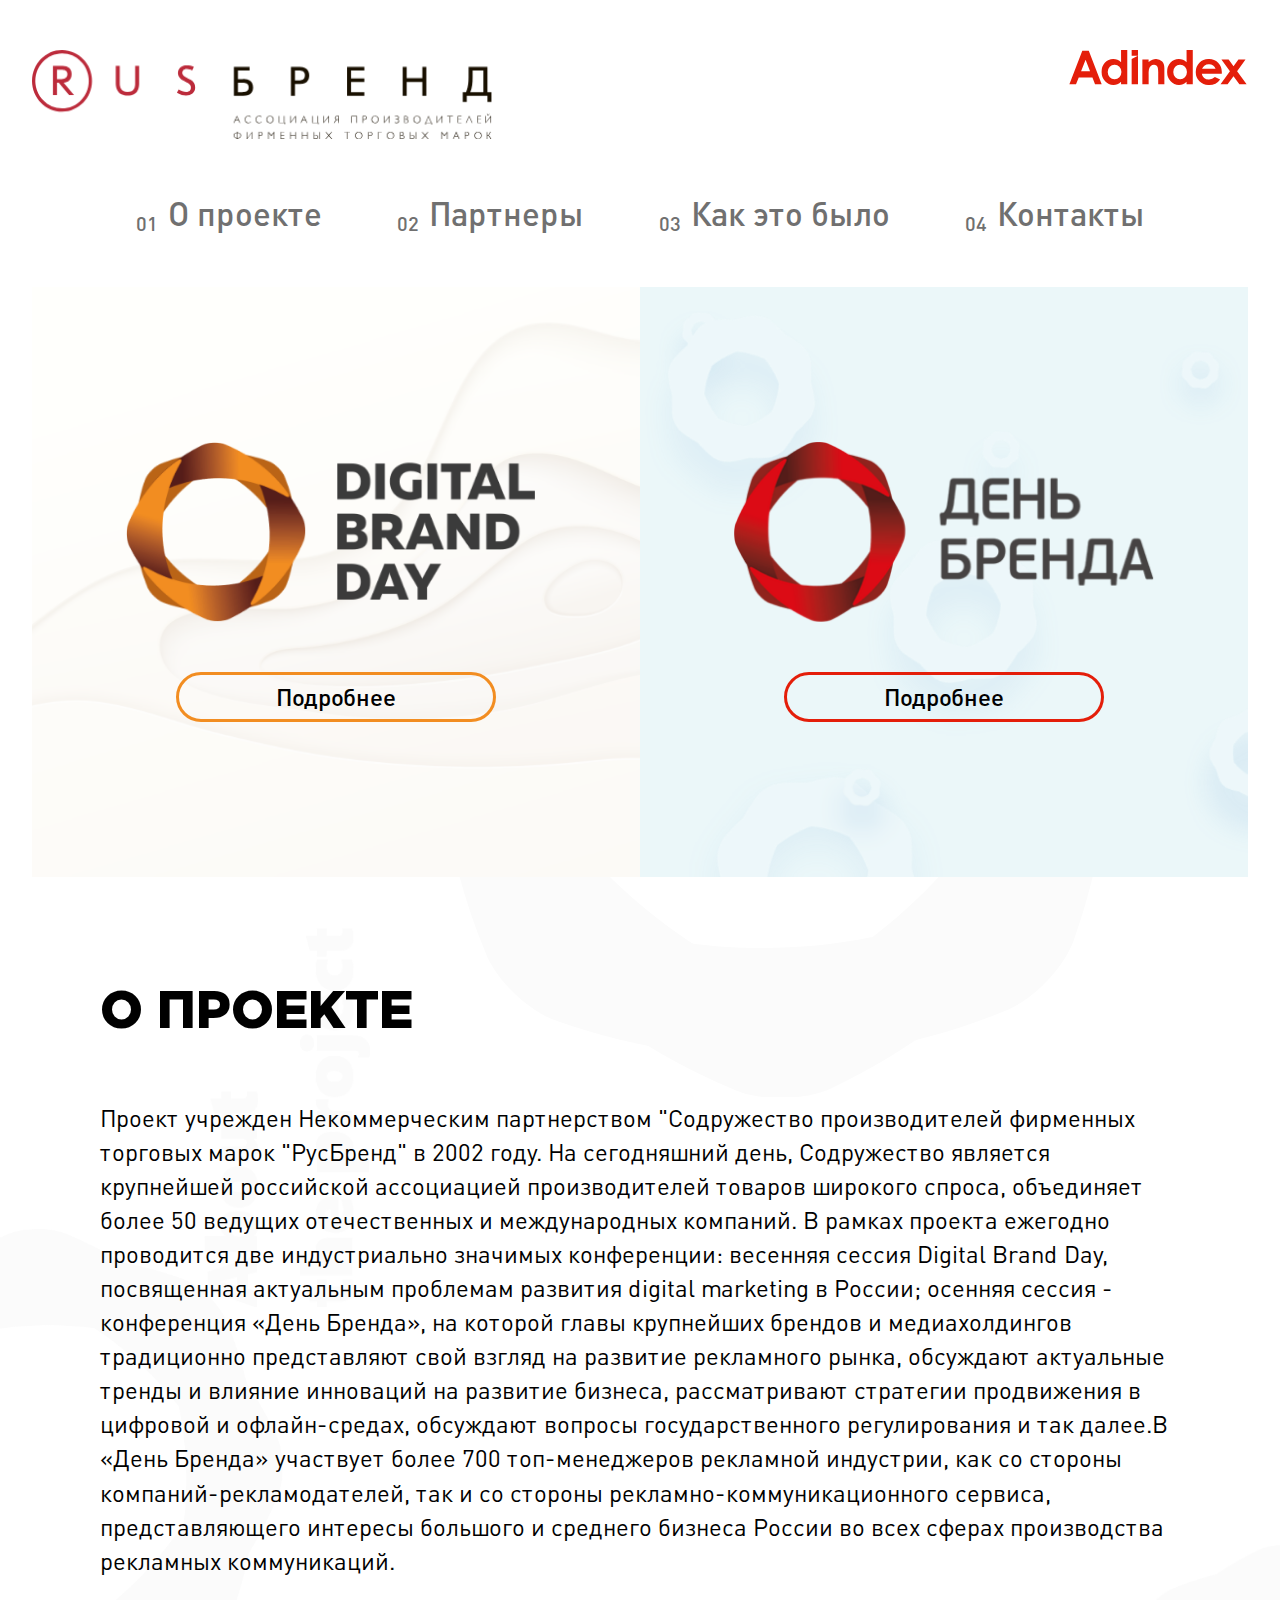
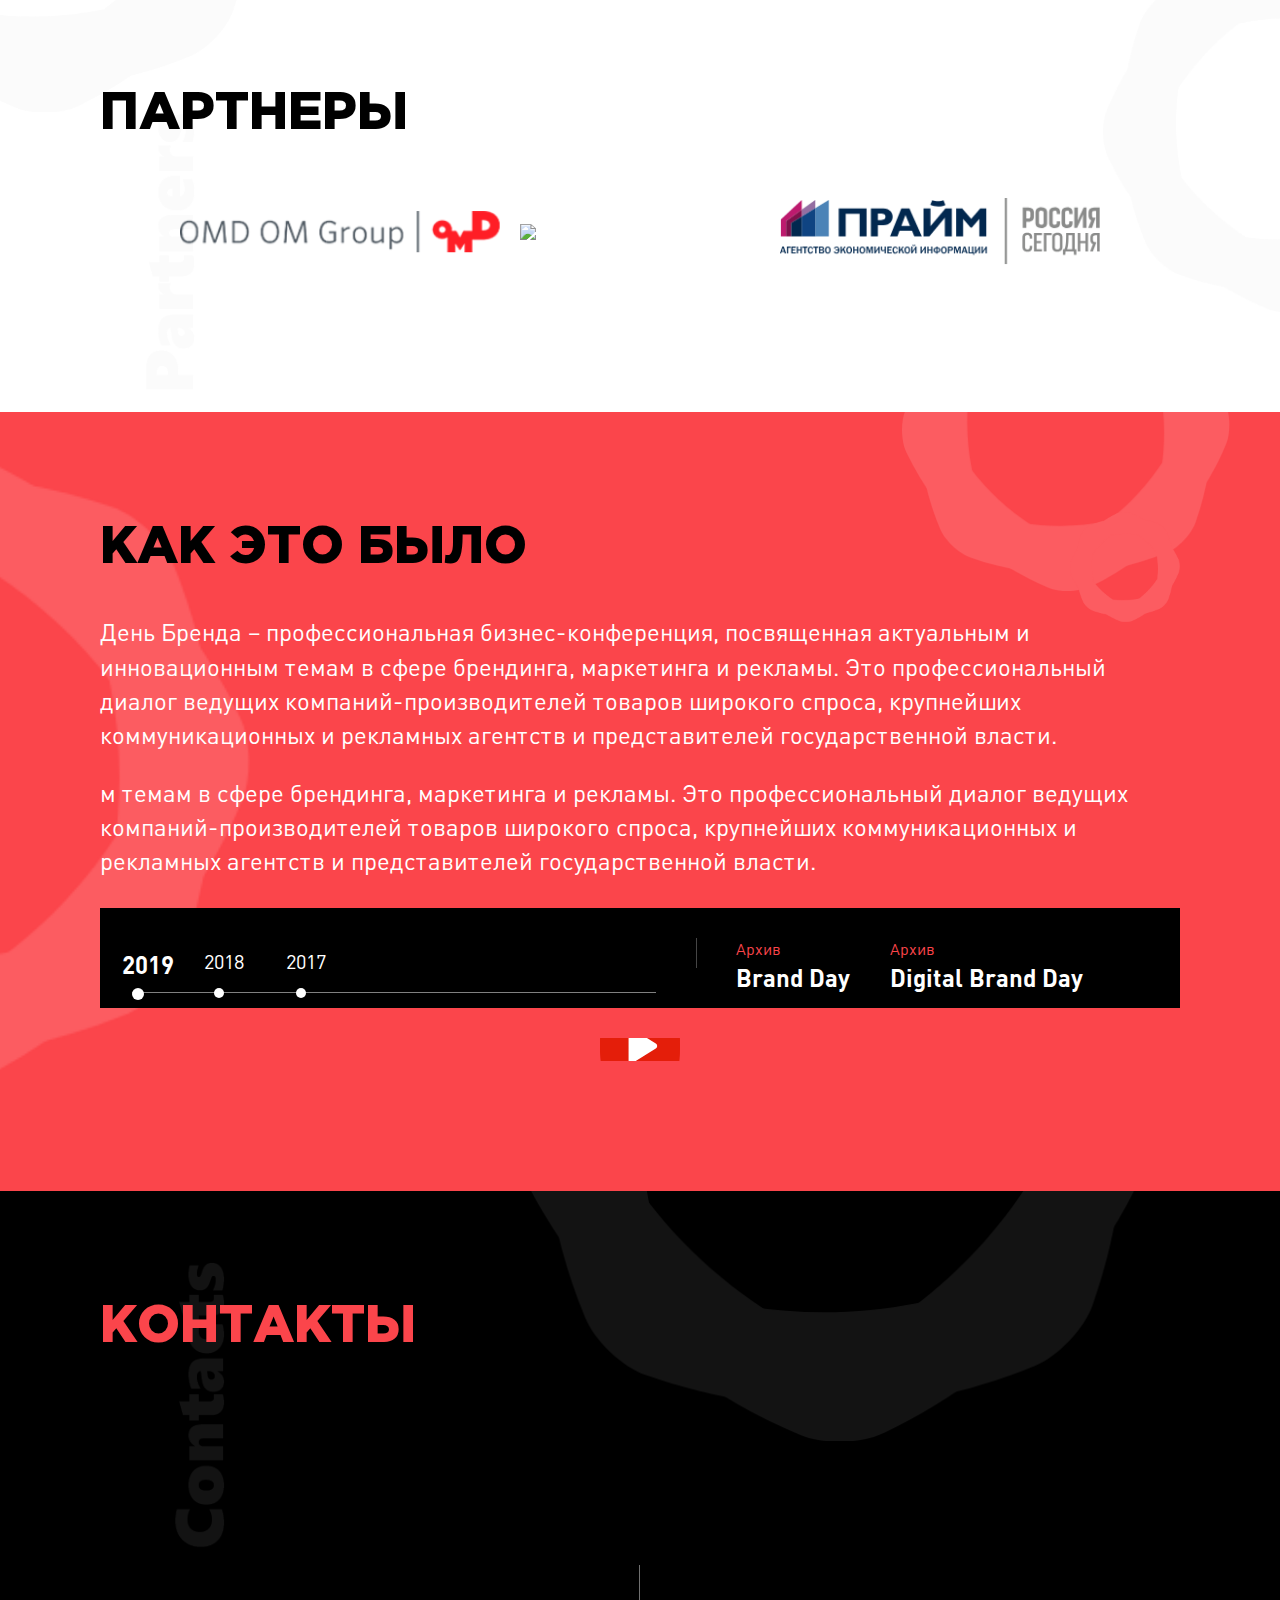
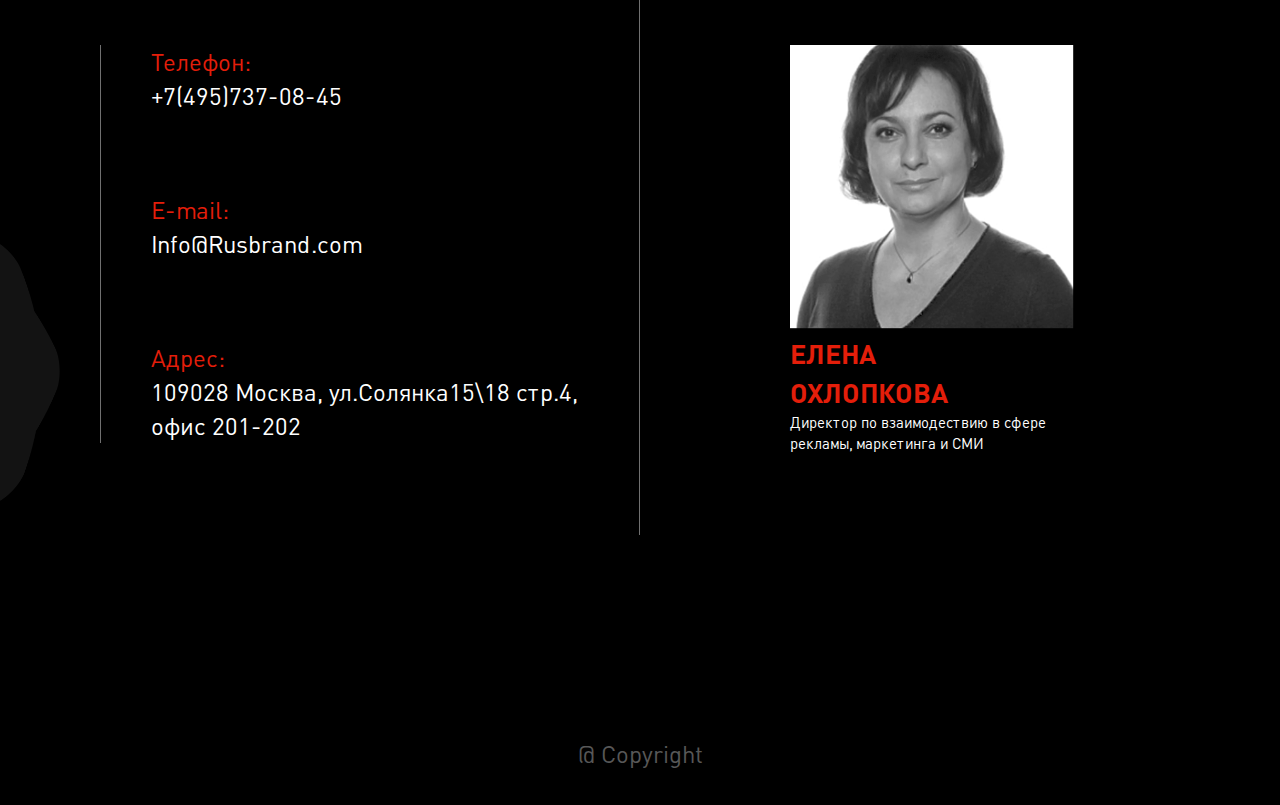
==== commit e53c81e8: "Правки по слайдеру(папка docs)" ====
--- a/docs/index.html
+++ b/docs/index.html
@@ -90,7 +90,7 @@
                 </div>
                 <ul class="slider__list">
                   <li class="slider__item one-slide">
-                    <div class="wrap__slider-content"><a class="slider__link group" href="https://www.youtube.com/watch?v=hfCjM4ze1m8&amp;autoplay=0&amp;feature=youtu.be"><img class="slider__image" src="//img.youtube.com/vi/hfCjM4ze1m8/sddefault.jpg">
+                    <div class="wrap__slider-content"><a class="slider__link group" href="https://www.youtube.com/watch?v=iaxVSQtSNzs&amp;autoplay=0&amp;feature=youtu.be"><img class="slider__image" src="//img.youtube.com/vi/iaxVSQtSNzs/0.jpg">
                         <div class="wrap__slider-svg">
                           <svg class="slider-content__icon">
                             <use xlink:href="assets/sprite/sprite.svg#youtube-logo"></use>
@@ -106,12 +106,12 @@
                         </div></a><a class="slider__link group" href="https://www.youtube.com/watch?v=YAtKS4gA-Gs&amp;autoplay=0&amp;feature=youtu.be"><img class="slider__image" src="//img.youtube.com/vi/YAtKS4gA-Gs/sddefault.jpg">
                         <div class="wrap__slider-svg">
                           <svg class="slider-content__icon">
-                            <use xlink:href="assets/sprite/sprite.svg#youtube-logo"></use>
+                            <use xlink:href="assets/sprite/sprite.svg#youtube-logo">             </use>
                           </svg>
                         </div></a></div>
                   </li>
                   <li class="slider__item one-slide">
-                    <div class="wrap__slider-content"><a class="slider__link group" href="https://www.youtube.com/watch?v=iaxVSQtSNzs&amp;autoplay=0&amp;feature=youtu.be"><img class="slider__image" src="//img.youtube.com/vi/iaxVSQtSNzs/0.jpg">
+                    <div class="wrap__slider-content"><a class="slider__link group" href="https://www.youtube.com/watch?v=hfCjM4ze1m8&amp;autoplay=0&amp;feature=youtu.be"><img class="slider__image" src="//img.youtube.com/vi/hfCjM4ze1m8/sddefault.jpg">
                         <div class="wrap__slider-svg">
                           <svg class="slider-content__icon">
                             <use xlink:href="assets/sprite/sprite.svg#youtube-logo"></use>
